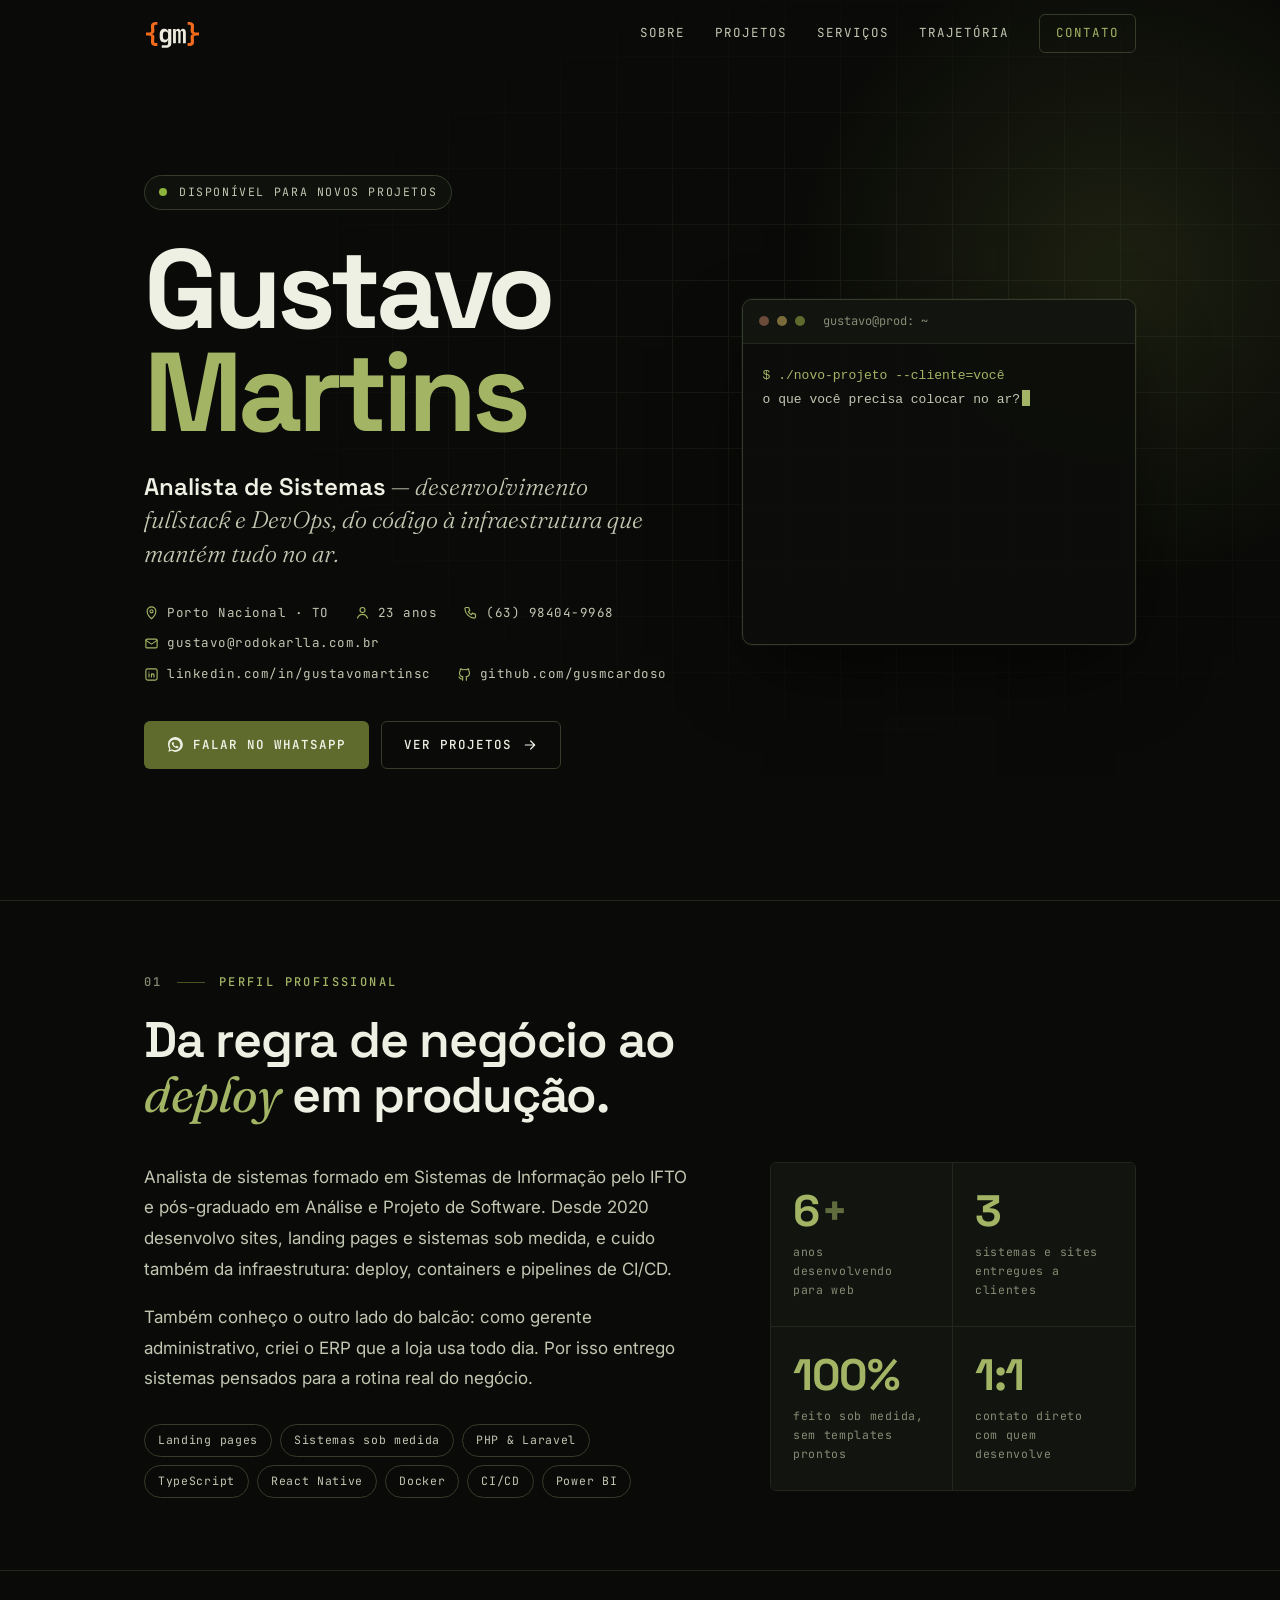
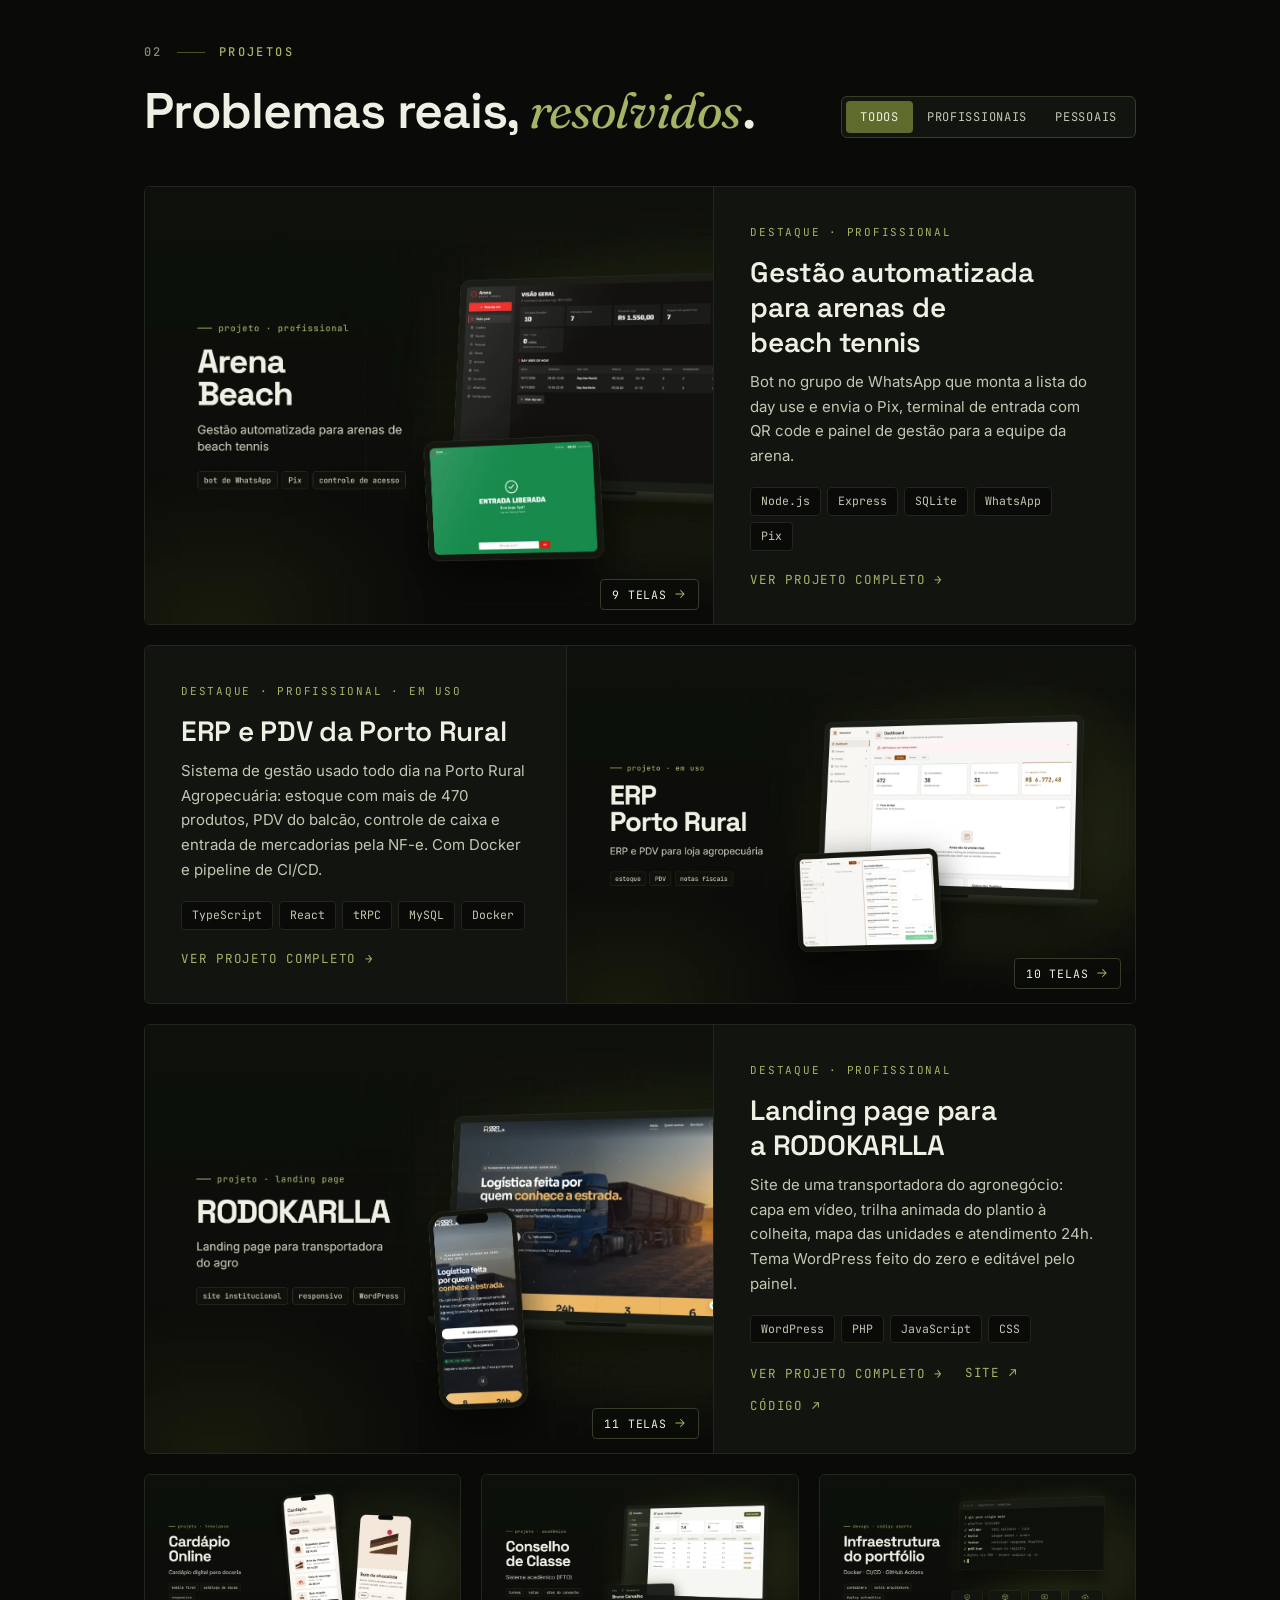
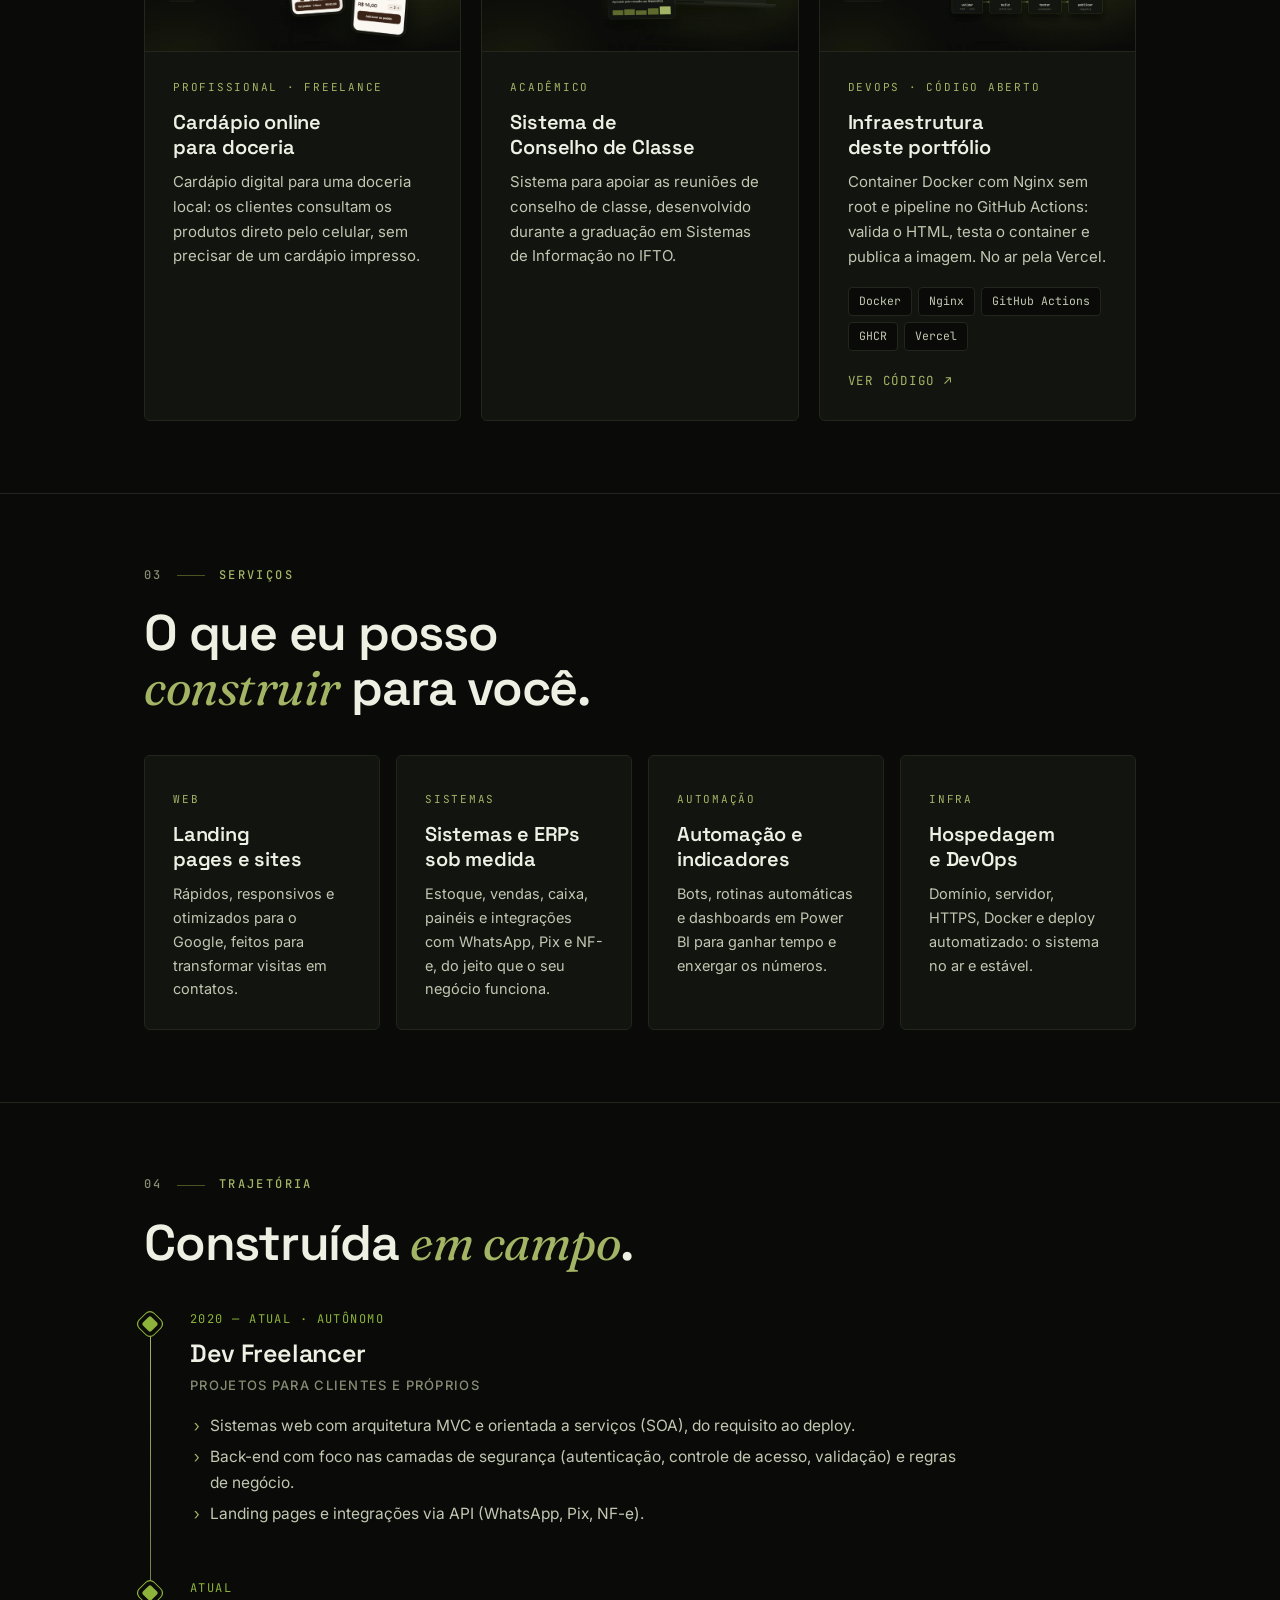
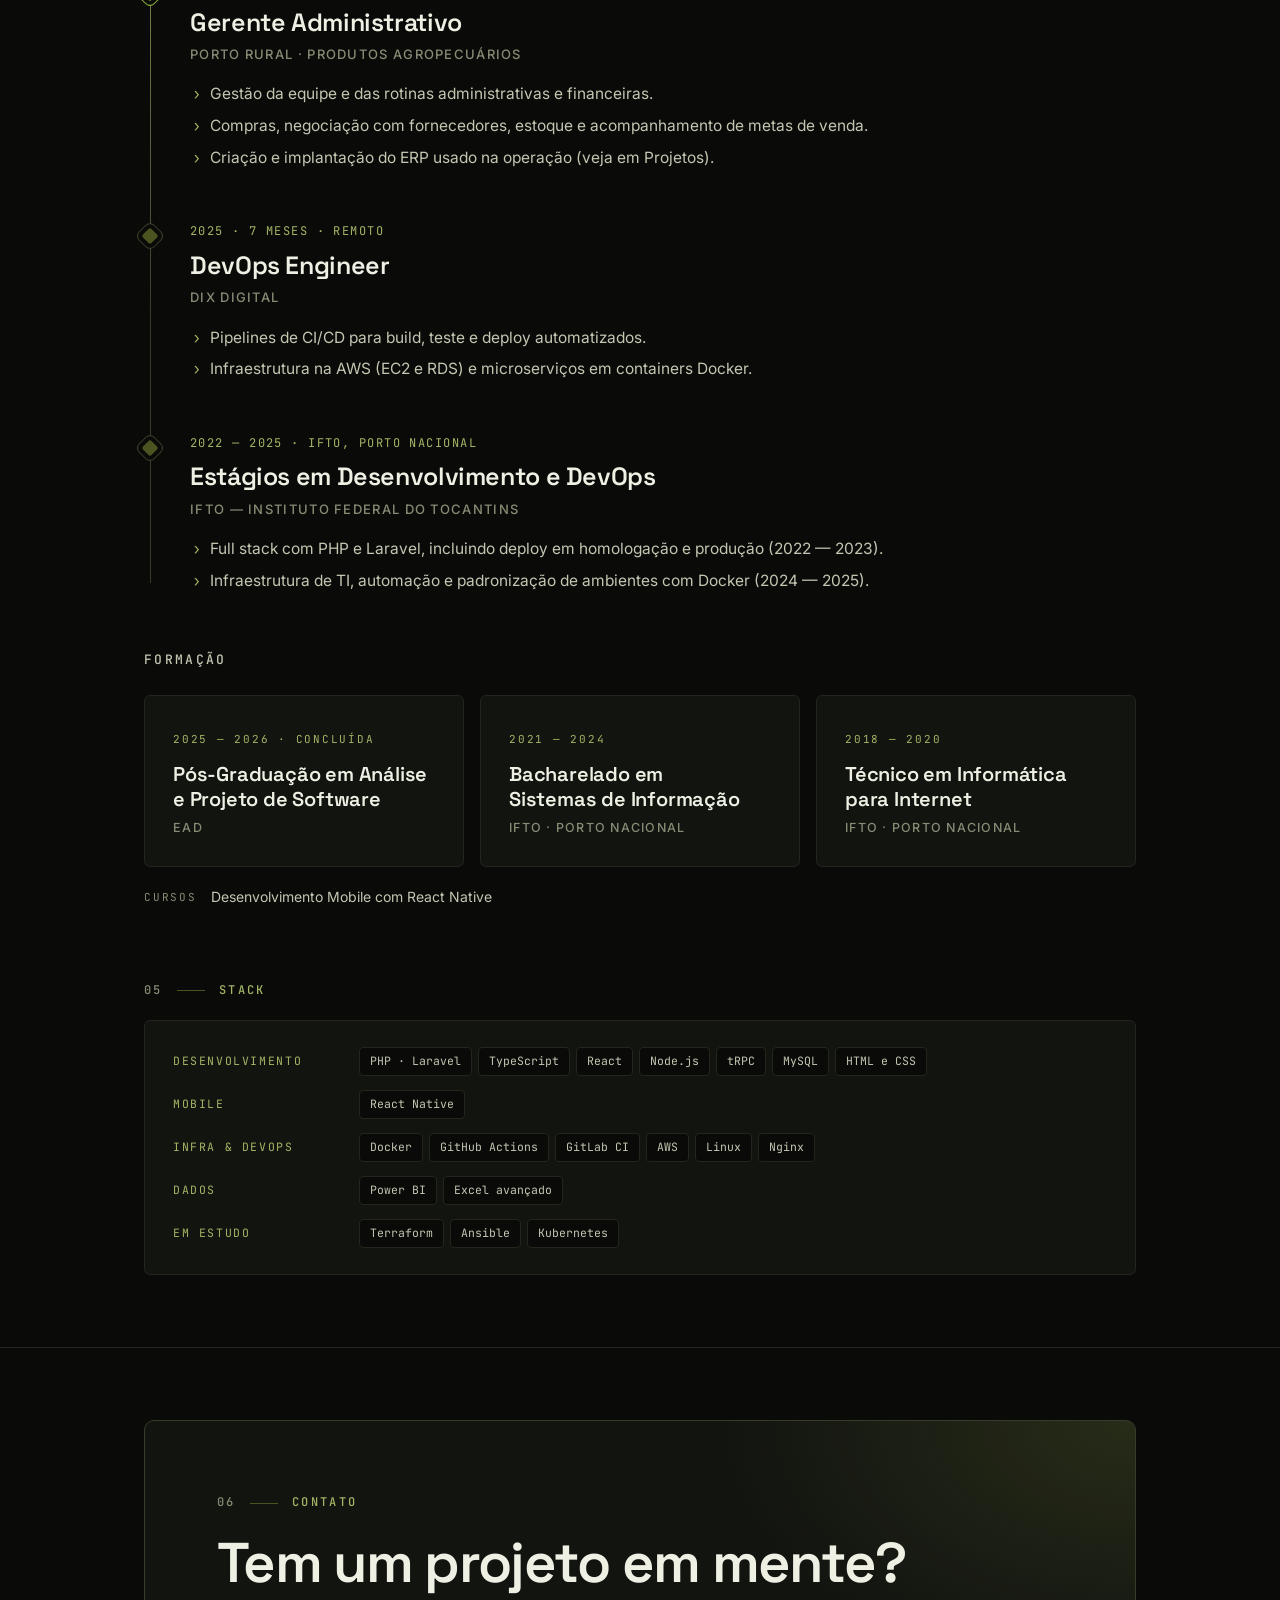
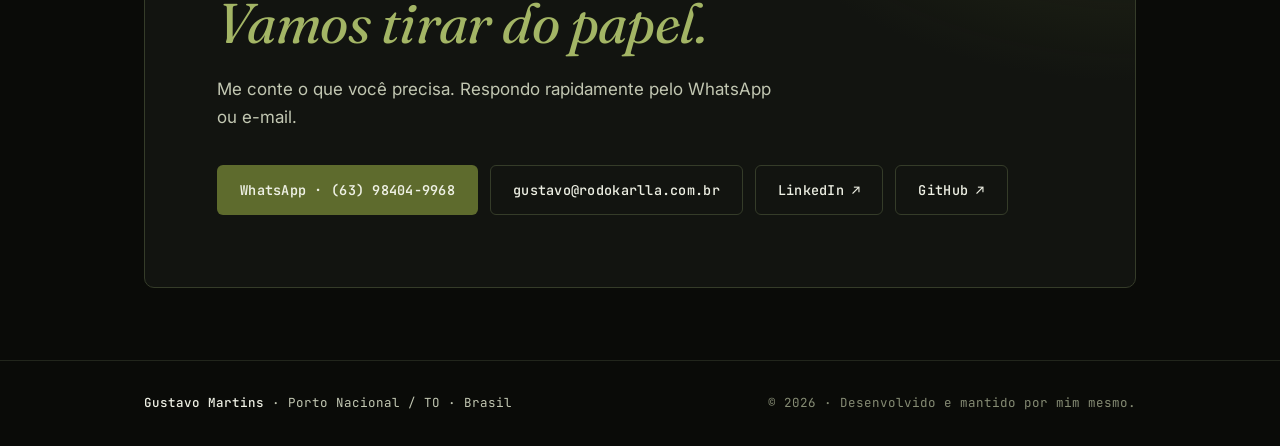
==== index.html @ 07afac82 "Portfólio mais enxuto, focado em quem quer contratar, e capas dos projetos - Menu só com o símbolo {" ====
<!doctype html>
<html lang="pt-BR" class="no-js">

<head>
  <meta charset="utf-8">
  <script>document.documentElement.classList.remove('no-js');</script>
  <meta name="viewport" content="width=device-width, initial-scale=1">
  <title>Gustavo Martins — Desenvolvedor Fullstack &amp; DevOps</title>
  <meta name="description"
    content="Gustavo Martins — Analista de Sistemas, desenvolvedor fullstack e DevOps em Porto Nacional/TO. Sistemas web, sites, APIs, automação e infraestrutura em nuvem.">
  <meta name="author" content="Gustavo Martins">
  <meta name="theme-color" content="#0A0B08">

  <!-- Open Graph (prévia ao compartilhar o link no WhatsApp/LinkedIn) -->
  <meta property="og:type" content="website">
  <meta property="og:title" content="Gustavo Martins — Fullstack &amp; DevOps">
  <meta property="og:description" content="Sistemas web, sites, APIs, automação e infraestrutura. Porto Nacional/TO.">
  <meta property="og:locale" content="pt_BR">
  <!-- WhatsApp/LinkedIn exigem URL absoluta: troque pelo domínio final, ex.: https://seudominio.com.br/assets/img/og-cover.png -->
  <meta property="og:image" content="assets/img/og-cover.png">
  <meta property="og:image:width" content="1200">
  <meta property="og:image:height" content="630">
  <meta property="og:image:alt" content="Logo {gm} — Gustavo Martins">

  <link rel="icon" href="assets/img/favicon.ico" sizes="any">
  <link rel="icon" href="assets/img/favicon.svg" type="image/svg+xml">
  <link rel="apple-touch-icon" href="assets/img/apple-touch-icon.png">
  <link rel="preconnect" href="https://fonts.googleapis.com">
  <link rel="preconnect" href="https://fonts.gstatic.com" crossorigin>
  <link rel="stylesheet"
    href="https://fonts.googleapis.com/css2?family=Space+Grotesk:wght@400;500;600;700&family=Inter:wght@400;500;600;700&family=JetBrains+Mono:wght@400;500;600&family=Fraunces:ital,opsz,wght@1,9..144,300;1,9..144,400&display=swap">
  <link rel="stylesheet" href="assets/css/style.css">
</head>

<body>

  <!-- ═══════════════ NAV ═══════════════ -->
  <header class="nav" id="nav">
    <div class="container nav-inner">
      <a href="#topo" class="brand" aria-label="Gustavo Martins — início">
        <img src="assets/img/logo/simbolo-escuro.svg" width="213" height="127" alt="">
      </a>

      <nav class="nav-links" id="navLinks" aria-label="Navegação principal">
        <a href="#sobre">Sobre</a>
        <a href="#projetos">Projetos</a>
        <a href="#servicos">Serviços</a>
        <a href="#trajetoria">Trajetória</a>
        <a href="#contato" class="nav-cta">Contato</a>
      </nav>

      <button type="button" class="nav-toggle" id="navToggle" aria-label="Abrir menu" aria-expanded="false"
        aria-controls="navLinks">
        <span></span><span></span>
      </button>
    </div>
  </header>

  <main id="topo">

    <!-- ═══════════════ HERO ═══════════════ -->
    <section class="hero">
      <div class="hero-grid-bg" aria-hidden="true"></div>
      <div class="container hero-inner">
        <div class="hero-text">
          <span class="status"><i></i> Disponível para novos projetos</span>

          <h1 class="hero-name">Gustavo<br><em>Martins</em></h1>

          <p class="hero-role">
            <strong>Analista de Sistemas</strong> — desenvolvimento fullstack e DevOps,
            do código à infraestrutura que mantém tudo no ar.
          </p>

          <ul class="hero-meta">
            <li>
              <svg viewBox="0 0 24 24" aria-hidden="true">
                <path d="M12 22s7-6.2 7-12a7 7 0 1 0-14 0c0 5.8 7 12 7 12Z" />
                <circle cx="12" cy="10" r="2.5" />
              </svg>
              Porto Nacional · TO
            </li>
            <li>
              <svg viewBox="0 0 24 24" aria-hidden="true">
                <circle cx="12" cy="8" r="4" />
                <path d="M4 21c1.5-4 4.5-6 8-6s6.5 2 8 6" />
              </svg>
              23 anos
            </li>
            <li>
              <svg viewBox="0 0 24 24" aria-hidden="true">
                <path d="M5 4h4l2 5-2.5 1.5a11 11 0 0 0 5 5L15 13l5 2v4a2 2 0 0 1-2 2A16 16 0 0 1 3 6a2 2 0 0 1 2-2Z" />
              </svg>
              <a href="tel:+5563984049968">(63)&nbsp;98404&#8209;9968</a>
            </li>
            <li>
              <svg viewBox="0 0 24 24" aria-hidden="true">
                <rect x="3" y="5" width="18" height="14" rx="2" />
                <path d="m3 7 9 6 9-6" />
              </svg>
              <a href="mailto:gustavo@rodokarlla.com.br">gustavo@rodokarlla.com.br</a>
            </li>
            <li>
              <svg viewBox="0 0 24 24" aria-hidden="true">
                <rect x="3" y="3" width="18" height="18" rx="3" />
                <path d="M8 11v5M8 8v.01M12 16v-5M16 16v-3a2 2 0 0 0-4 0" />
              </svg>
              <a href="https://www.linkedin.com/in/gustavomartinsc" target="_blank"
                rel="noopener">linkedin.com/in/gustavomartinsc</a>
            </li>
            <li>
              <svg viewBox="0 0 24 24" aria-hidden="true">
                <path
                  d="M9 19c-4.3 1.4-4.3-2.5-6-3m12 5v-3.5c0-1 .1-1.4-.5-2 2.8-.3 5.5-1.4 5.5-6a4.6 4.6 0 0 0-1.3-3.2 4.2 4.2 0 0 0-.1-3.2s-1.1-.3-3.5 1.3a12.3 12.3 0 0 0-6.2 0C6.5 2.8 5.4 3.1 5.4 3.1a4.2 4.2 0 0 0-.1 3.2A4.6 4.6 0 0 0 4 9.5c0 4.6 2.7 5.7 5.5 6-.6.6-.6 1.2-.5 2V21" />
              </svg>
              <a href="https://github.com/gusmcardoso" target="_blank" rel="noopener">github.com/gusmcardoso</a>
            </li>
          </ul>

          <div class="hero-actions">
            <a class="btn btn-primary"
              href="https://wa.me/5563984049968?text=Ol%C3%A1%20Gustavo%2C%20vi%20seu%20portf%C3%B3lio%20e%20gostaria%20de%20conversar%20sobre%20um%20projeto."
              target="_blank" rel="noopener">
              <svg viewBox="0 0 24 24" aria-hidden="true">
                <path
                  d="M20.5 3.5A11 11 0 0 0 3.3 17.1L2 22l5-1.3A11 11 0 0 0 20.5 3.5ZM12 20a8 8 0 0 1-4.2-1.2l-.3-.2-3 .8.8-2.9-.2-.3A8 8 0 1 1 12 20Zm4.4-6c-.2-.1-1.4-.7-1.6-.8-.2-.1-.4-.1-.5.1l-.7.9c-.1.2-.3.2-.5.1a6.6 6.6 0 0 1-3.3-2.9c-.2-.4.2-.4.7-1.3.1-.2 0-.3 0-.4l-.7-1.7c-.2-.4-.4-.4-.5-.4h-.5a.9.9 0 0 0-.6.3 2.7 2.7 0 0 0-.9 2c0 1.2.9 2.4 1 2.5.1.2 1.7 2.7 4.2 3.8 1.6.7 2.2.7 3 .6.5-.1 1.4-.6 1.6-1.1.2-.6.2-1 .1-1.1l-.3-.3Z" />
              </svg>
              Falar no WhatsApp
            </a>
            <a class="btn btn-ghost" href="#projetos">
              Ver projetos
              <svg viewBox="0 0 24 24" aria-hidden="true">
                <path d="M5 12h14M13 6l6 6-6 6" />
              </svg>
            </a>
            <!-- Quando tiver o currículo em PDF, coloque em assets/docs/ e descomente:
            <a class="btn btn-ghost" href="assets/docs/curriculo-gustavo-martins.pdf" download>Baixar CV</a>
            -->
          </div>
        </div>

        <!-- Terminal decorativo -->
        <div class="terminal reveal" aria-hidden="true">
          <div class="terminal-bar">
            <span></span><span></span><span></span>
            <p>gustavo@prod: ~</p>
          </div>
          <pre class="terminal-body"><code id="terminalCode"></code><span class="caret"></span></pre>
        </div>
      </div>
    </section>

    <!-- ═══════════════ SOBRE ═══════════════ -->
    <section id="sobre">
      <div class="container">
        <p class="section-label"><span>01</span> Perfil profissional</p>
        <h2 class="section-title reveal">Da regra de negócio ao <em>deploy</em> em produção.</h2>

        <div class="about-grid">
          <div class="about-body reveal">
            <p>
              Analista de sistemas formado em Sistemas de Informação pelo IFTO e pós-graduado em Análise e
              Projeto de Software. Desde 2020 desenvolvo sites, landing pages e sistemas sob medida, e cuido
              também da infraestrutura: deploy, containers e pipelines de CI/CD.
            </p>
            <p>
              Também conheço o outro lado do balcão: como gerente administrativo, criei o ERP que a loja usa
              todo dia. Por isso entrego sistemas pensados para a rotina real do negócio.
            </p>

            <div class="tags">
              <span>Landing pages</span>
              <span>Sistemas sob medida</span>
              <span>PHP &amp; Laravel</span>
              <span>TypeScript</span>
              <span>React Native</span>
              <span>Docker</span>
              <span>CI/CD</span>
              <span>Power BI</span>
            </div>
          </div>

          <ul class="stats reveal">
            <li><strong class="plus" data-count="6">0</strong><span>anos desenvolvendo para web</span></li>
            <li><strong data-count="3">0</strong><span>sistemas e sites entregues a clientes</span></li>
            <li><strong>100%</strong><span>feito sob medida, sem templates prontos</span></li>
            <li><strong>1:1</strong><span>contato direto com quem desenvolve</span></li>
          </ul>
        </div>
      </div>
    </section>

    <!-- ═══════════════ PROJETOS ═══════════════ -->
    <section id="projetos">
      <div class="container">
        <p class="section-label"><span>02</span> Projetos</p>
        <div class="section-head">
          <h2 class="section-title reveal">Problemas reais, <em>resolvidos</em>.</h2>

          <div class="filters" role="tablist" aria-label="Filtrar projetos">
            <button type="button" class="filter active" data-filter="all" role="tab" aria-selected="true">Todos</button>
            <button type="button" class="filter" data-filter="profissional" role="tab"
              aria-selected="false">Profissionais</button>
            <button type="button" class="filter" data-filter="pessoal" role="tab"
              aria-selected="false">Pessoais</button>
          </div>
        </div>

        <!-- Cada <article> é um projeto; data-type="profissional" ou "pessoal" controla o filtro.
             Capa: o atributo data-capa aponta para assets/img/projetos/NOME/capa.webp; se o arquivo
             existir, ele substitui a imagem/placeholder automaticamente (ver main.js). -->
        <div class="projects">
          <!-- Projeto em destaque. Clicar abre o modal com o conteúdo do <template id="projeto-arena"> -->
          <article class="card project featured reveal" data-type="profissional" data-projeto="arena">
            <button type="button" class="project-shot" data-abrir="arena"
              aria-label="Ver telas do sistema de gestão para arenas">
              <img src="assets/img/projetos/arena/01-visao-geral.webp" data-capa="assets/img/projetos/arena/capa.webp" width="1600" height="1000"
                alt="Painel do sistema de gestão para arenas de beach tennis" loading="lazy">
              <span class="project-shot-hint">9 telas <svg viewBox="0 0 24 24" aria-hidden="true">
                  <path d="M5 12h14M13 6l6 6-6 6" />
                </svg></span>
            </button>
            <div class="project-body">
              <span class="card-tag">Destaque · Profissional</span>
              <h3>Gestão automatizada para arenas de beach tennis</h3>
              <p>Bot no grupo de WhatsApp que monta a lista do day use e envia o Pix, terminal de entrada com QR code e
                painel de gestão para a equipe da arena.</p>
              <ul class="project-stack">
                <li>Node.js</li>
                <li>Express</li>
                <li>SQLite</li>
                <li>WhatsApp</li>
                <li>Pix</li>
              </ul>
              <div class="project-links">
                <button type="button" class="link-btn" data-abrir="arena">Ver projeto completo →</button>
                <!-- Descomentar quando o repositório ficar público:
                <a href="https://github.com/gusmcardoso/arena-beach" target="_blank" rel="noopener">Código ↗</a> -->
              </div>
            </div>
          </article>

          <article class="card project featured reverse reveal" data-type="profissional" data-projeto="porto-rural">
            <button type="button" class="project-shot" data-abrir="porto-rural"
              aria-label="Ver telas do ERP Porto Rural">
              <img src="assets/img/projetos/porto-rural/01-dashboard.webp" data-capa="assets/img/projetos/porto-rural/capa.webp" width="1600" height="1000"
                alt="Dashboard do ERP da Porto Rural Agropecuária" loading="lazy">
              <span class="project-shot-hint">10 telas <svg viewBox="0 0 24 24" aria-hidden="true">
                  <path d="M5 12h14M13 6l6 6-6 6" />
                </svg></span>
            </button>
            <div class="project-body">
              <span class="card-tag">Destaque · Profissional · Em uso</span>
              <h3>ERP e PDV da Porto Rural</h3>
              <p>Sistema de gestão usado todo dia na Porto Rural Agropecuária: estoque com mais de 470 produtos, PDV do
                balcão, controle de caixa e entrada de mercadorias pela NF-e. Com Docker e pipeline de CI/CD.</p>
              <ul class="project-stack">
                <li>TypeScript</li>
                <li>React</li>
                <li>tRPC</li>
                <li>MySQL</li>
                <li>Docker</li>
              </ul>
              <div class="project-links">
                <button type="button" class="link-btn" data-abrir="porto-rural">Ver projeto completo →</button>
                <!-- Descomentar quando o repositório ficar público:
                <a href="https://github.com/gusmcardoso/porto-rural" target="_blank" rel="noopener">Código ↗</a> -->
              </div>
            </div>
          </article>

          <article class="card project featured reveal" data-type="profissional" data-projeto="rodokarlla">
            <button type="button" class="project-shot" data-abrir="rodokarlla"
              aria-label="Ver telas da landing page da RODOKARLLA">
              <img src="assets/img/projetos/rodokarlla/01-inicio.webp" data-capa="assets/img/projetos/rodokarlla/capa.webp" width="1600" height="1000"
                alt="Capa da landing page da RODOKARLLA com vídeo de caminhão" loading="lazy">
              <span class="project-shot-hint">11 telas <svg viewBox="0 0 24 24" aria-hidden="true">
                  <path d="M5 12h14M13 6l6 6-6 6" />
                </svg></span>
            </button>
            <div class="project-body">
              <span class="card-tag">Destaque · Profissional</span>
              <h3>Landing page para a RODOKARLLA</h3>
              <p>Site de uma transportadora do agronegócio: capa em vídeo, trilha animada do plantio à colheita, mapa
                das unidades e atendimento 24h. Tema WordPress feito do zero e editável pelo painel.</p>
              <ul class="project-stack">
                <li>WordPress</li>
                <li>PHP</li>
                <li>JavaScript</li>
                <li>CSS</li>
              </ul>
              <div class="project-links">
                <button type="button" class="link-btn" data-abrir="rodokarlla">Ver projeto completo →</button>
                <a href="https://rodokarlla.com.br" target="_blank" rel="noopener">Site ↗</a>
                <a href="https://github.com/gusmcardoso/rodokarlla-tema" target="_blank" rel="noopener">Código ↗</a>
              </div>
            </div>
          </article>

          <article class="card project reveal" data-type="profissional">
            <div class="project-thumb" data-capa="assets/img/projetos/cardapio/capa.webp"><span>Menu</span></div>
            <div class="project-body">
              <span class="card-tag">Profissional · Freelance</span>
              <h3>Cardápio online para doceria</h3>
              <p>Cardápio digital para uma doceria local: os clientes consultam os produtos direto pelo celular, sem
                precisar de um cardápio impresso.</p>
              <!-- CONFIRMAR: tecnologias usadas -->
              <ul class="project-stack"></ul>
            </div>
          </article>

          <article class="card project reveal" data-type="pessoal">
            <div class="project-thumb" data-capa="assets/img/projetos/conselho/capa.webp"><span>IFTO</span></div>
            <div class="project-body">
              <span class="card-tag">Acadêmico</span>
              <h3>Sistema de Conselho de Classe</h3>
              <p>Sistema para apoiar as reuniões de conselho de classe, desenvolvido durante a graduação em Sistemas de
                Informação no IFTO.</p>
              <!-- CONFIRMAR: tecnologias usadas -->
              <ul class="project-stack"></ul>
            </div>
          </article>

          <article class="card project reveal" data-type="pessoal">
            <div class="project-thumb" data-capa="assets/img/projetos/infra/capa.webp"><span>CI/CD</span></div>
            <div class="project-body">
              <span class="card-tag">DevOps · Código aberto</span>
              <h3>Infraestrutura deste portfólio</h3>
              <p>Container Docker com Nginx sem root e pipeline no GitHub Actions: valida o HTML, testa o container e publica a imagem. No ar pela Vercel.</p>
              <ul class="project-stack">
                <li>Docker</li>
                <li>Nginx</li>
                <li>GitHub Actions</li>
                <li>GHCR</li>
                <li>Vercel</li>
              </ul>
              <div class="project-links">
                <a href="https://github.com/gusmcardoso/portfolio" target="_blank" rel="noopener">Ver código ↗</a>
              </div>
            </div>
          </article>
        </div>
      </div>
    </section>

    <!-- ═══════════════ SERVIÇOS ═══════════════ -->
    <section id="servicos">
      <div class="container">
        <p class="section-label"><span>03</span> Serviços</p>
        <h2 class="section-title reveal">O que eu posso <em>construir</em> para você.</h2>

        <div class="services">
          <article class="card service reveal">
            <span class="card-tag">Web</span>
            <h3>Landing pages e sites</h3>
            <p>Rápidos, responsivos e otimizados para o Google, feitos para transformar visitas em contatos.</p>
          </article>
          <article class="card service reveal">
            <span class="card-tag">Sistemas</span>
            <h3>Sistemas e ERPs sob medida</h3>
            <p>Estoque, vendas, caixa, painéis e integrações com WhatsApp, Pix e NF-e, do jeito que o seu negócio funciona.</p>
          </article>
          <article class="card service reveal">
            <span class="card-tag">Automação</span>
            <h3>Automação e indicadores</h3>
            <p>Bots, rotinas automáticas e dashboards em Power BI para ganhar tempo e enxergar os números.</p>
          </article>
          <article class="card service reveal">
            <span class="card-tag">Infra</span>
            <h3>Hospedagem e DevOps</h3>
            <p>Domínio, servidor, HTTPS, Docker e deploy automatizado: o sistema no ar e estável.</p>
          </article>
        </div>
      </div>
    </section>

    <!-- ═══════════════ TRAJETÓRIA (experiência + formação) ═══════════════ -->
    <section id="trajetoria">
      <div class="container">
        <p class="section-label"><span>04</span> Trajetória</p>
        <h2 class="section-title reveal">Construída <em>em campo</em>.</h2>

        <!-- Itens com class="current" ficam destacados como atuais. -->
        <ol class="timeline">
          <li class="tl-item current reveal">
            <span class="tl-period">2020 — atual · Autônomo</span>
            <h3 class="tl-role">Dev Freelancer</h3>
            <p class="tl-company">Projetos para clientes e próprios</p>
            <ul class="tl-bullets">
              <li>Sistemas web com arquitetura MVC e orientada a serviços (SOA), do requisito ao deploy.</li>
              <li>Back-end com foco nas camadas de segurança (autenticação, controle de acesso, validação) e regras de negócio.</li>
              <li>Landing pages e integrações via API (WhatsApp, Pix, NF-e).</li>
            </ul>
          </li>
          <li class="tl-item current reveal">
            <!-- CONFIRMAR: ano de início -->
            <span class="tl-period">Atual</span>
            <h3 class="tl-role">Gerente Administrativo</h3>
            <p class="tl-company">Porto Rural · Produtos agropecuários</p>
            <ul class="tl-bullets">
              <li>Gestão da equipe e das rotinas administrativas e financeiras.</li>
              <li>Compras, negociação com fornecedores, estoque e acompanhamento de metas de venda.</li>
              <li>Criação e implantação do ERP usado na operação (veja em Projetos).</li>
            </ul>
          </li>
          <li class="tl-item reveal">
            <!-- CONFIRMAR: período exato (mês de início e fim) dos 7 meses na DIX Digital -->
            <span class="tl-period">2025 · 7 meses · Remoto</span>
            <h3 class="tl-role">DevOps Engineer</h3>
            <p class="tl-company">DIX Digital</p>
            <ul class="tl-bullets">
              <li>Pipelines de CI/CD para build, teste e deploy automatizados.</li>
              <li>Infraestrutura na AWS (EC2 e RDS) e microserviços em containers Docker.</li>
            </ul>
          </li>
          <li class="tl-item reveal">
            <span class="tl-period">2022 — 2025 · IFTO, Porto Nacional</span>
            <h3 class="tl-role">Estágios em Desenvolvimento e DevOps</h3>
            <p class="tl-company">IFTO — Instituto Federal do Tocantins</p>
            <ul class="tl-bullets">
              <li>Full stack com PHP e Laravel, incluindo deploy em homologação e produção (2022 — 2023).</li>
              <li>Infraestrutura de TI, automação e padronização de ambientes com Docker (2024 — 2025).</li>
            </ul>
          </li>
        </ol>

        <h3 class="sub-title reveal">Formação</h3>
        <div class="edu-grid">
          <article class="card edu reveal">
            <!-- CONFIRMAR: ano de conclusão -->
            <span class="card-tag">2025 — 2026 · Concluída</span>
            <h3>Pós-Graduação em Análise e Projeto de Software</h3>
            <p class="edu-inst">EAD</p>
          </article>
          <article class="card edu reveal">
            <span class="card-tag">2021 — 2024</span>
            <h3>Bacharelado em Sistemas de Informação</h3>
            <p class="edu-inst">IFTO · Porto Nacional</p>
          </article>
          <article class="card edu reveal">
            <span class="card-tag">2018 — 2020</span>
            <h3>Técnico em Informática para Internet</h3>
            <p class="edu-inst">IFTO · Porto Nacional</p>
          </article>
        </div>
        <!-- CONFIRMAR: instituição/plataforma e ano do curso de React Native -->
        <p class="edu-extra reveal"><span>Cursos</span> Desenvolvimento Mobile com React Native</p>
      </div>
    </section>

    <!-- ═══════════════ STACK ═══════════════ -->
    <section id="stack" class="stack-section">
      <div class="container">
        <p class="section-label"><span>05</span> Stack</p>
        <div class="card stack-strip reveal">
          <div class="stack-row"><span class="stack-label">Desenvolvimento</span>
            <ul class="project-stack"><li>PHP · Laravel</li><li>TypeScript</li><li>React</li><li>Node.js</li><li>tRPC</li><li>MySQL</li><li>HTML e CSS</li></ul></div>
          <div class="stack-row"><span class="stack-label">Mobile</span>
            <ul class="project-stack"><li>React Native</li></ul></div>
          <div class="stack-row"><span class="stack-label">Infra &amp; DevOps</span>
            <ul class="project-stack"><li>Docker</li><li>GitHub Actions</li><li>GitLab CI</li><li>AWS</li><li>Linux</li><li>Nginx</li></ul></div>
          <div class="stack-row"><span class="stack-label">Dados</span>
            <ul class="project-stack"><li>Power BI</li><li>Excel avançado</li></ul></div>
          <div class="stack-row"><span class="stack-label">Em estudo</span>
            <ul class="project-stack"><li>Terraform</li><li>Ansible</li><li>Kubernetes</li></ul></div>
        </div>
      </div>
    </section>

    <!-- ═══════════════ CONTATO ═══════════════ -->
    <section id="contato" class="contact">
      <div class="container">
        <div class="contact-box reveal">
          <p class="section-label"><span>06</span> Contato</p>
          <h2 class="contact-title">Tem um projeto em mente?<br><em>Vamos tirar do papel.</em></h2>
          <p class="contact-text">Me conte o que você precisa. Respondo rapidamente pelo WhatsApp ou e-mail.</p>

          <div class="contact-actions">
            <a class="btn btn-primary"
              href="https://wa.me/5563984049968?text=Ol%C3%A1%20Gustavo%2C%20vi%20seu%20portf%C3%B3lio%20e%20gostaria%20de%20conversar%20sobre%20um%20projeto."
              target="_blank" rel="noopener">
              WhatsApp · (63) 98404-9968
            </a>
            <a class="btn btn-ghost" href="mailto:gustavo@rodokarlla.com.br?subject=Contato%20pelo%20portf%C3%B3lio">
              gustavo@rodokarlla.com.br
            </a>
            <a class="btn btn-ghost" href="https://www.linkedin.com/in/gustavomartinsc" target="_blank" rel="noopener">
              LinkedIn ↗
            </a>
            <a class="btn btn-ghost" href="https://github.com/gusmcardoso" target="_blank" rel="noopener">
              GitHub ↗
            </a>
          </div>
        </div>
      </div>
    </section>
  </main>


  <!-- ═══════════════ MODAL DE PROJETO ═══════════════ -->
  <dialog class="modal" id="modalProjeto" aria-labelledby="modalTitulo">
    <div class="modal-inner">
      <div class="modal-media">
        <div class="carousel" tabindex="0" aria-roledescription="carrossel" aria-label="Telas do projeto"></div>
        <button type="button" class="carousel-btn prev" aria-label="Tela anterior"><svg viewBox="0 0 24 24"
            aria-hidden="true">
            <path d="m15 18-6-6 6-6" />
          </svg></button>
        <button type="button" class="carousel-btn next" aria-label="Próxima tela"><svg viewBox="0 0 24 24"
            aria-hidden="true">
            <path d="m9 18 6-6-6-6" />
          </svg></button>
        <div class="carousel-foot">
          <p class="carousel-caption" aria-live="polite"></p>
          <div class="carousel-dots" role="group" aria-label="Escolher tela"></div>
        </div>
      </div>
      <div class="modal-info" tabindex="-1"></div>
      <button type="button" class="modal-close" aria-label="Fechar"><svg viewBox="0 0 24 24" aria-hidden="true">
          <path d="M18 6 6 18M6 6l12 12" />
        </svg></button>
    </div>
  </dialog>

  <!-- Conteúdo do projeto da arena. Cada <figure> vira um slide; .modal-text vai para o painel lateral. -->
  <template id="projeto-arena">
    <figure><img src="assets/img/projetos/arena/01-visao-geral.webp" width="1600" height="1000"
        alt="Visão geral do painel com entradas, faturamento e day uses do dia">
      <figcaption>Visão geral: entradas, faturamento e day uses do dia</figcaption>
    </figure>
    <figure><img src="assets/img/projetos/arena/02-agenda-quadras.webp" width="1600" height="1000"
        alt="Agenda das quadras por hora com aluguéis e quadras livres" loading="lazy">
      <figcaption>Agenda das quadras: aluguéis e quadras livres para o day use</figcaption>
    </figure>
    <figure><img src="assets/img/projetos/arena/03-day-use.webp" width="1600" height="1000"
        alt="Detalhe de um day use com ocupação e quadras livres no horário" loading="lazy">
      <figcaption>Day use: ocupação, quadras livres no horário e inscritos</figcaption>
    </figure>
    <figure><img src="assets/img/projetos/arena/04-lista-espera.webp" width="1600" height="1000"
        alt="Lista de inscritos com pagos, pendentes e lista de espera" loading="lazy">
      <figcaption>Lista lotada: pagos, pendentes e lista de espera automática</figcaption>
    </figure>
    <figure><img src="assets/img/projetos/arena/05-acessos.webp" width="1600" height="1000"
        alt="Registro de acessos liberados e negados com o motivo" loading="lazy">
      <figcaption>Registro de acessos com o motivo de cada decisão</figcaption>
    </figure>
    <figure><img src="assets/img/projetos/arena/06-pessoas.webp" width="1600" height="1000"
        alt="Cadastro de pessoas com planos ativos" loading="lazy">
      <figcaption>Cadastro de pessoas e planos (CPF e telefone mascarados)</figcaption>
    </figure>
    <figure><img src="assets/img/projetos/arena/07-terminal.webp" width="1600" height="1000"
        alt="Terminal de entrada aguardando leitura do QR code" loading="lazy">
      <figcaption>Terminal de entrada: leitor de QR code ou CPF + PIN</figcaption>
    </figure>
    <figure><img src="assets/img/projetos/arena/08-terminal-liberado.webp" width="1600" height="1000"
        alt="Terminal mostrando entrada liberada" loading="lazy">
      <figcaption>Entrada liberada pelo day use pago</figcaption>
    </figure>
    <figure><img src="assets/img/projetos/arena/09-terminal-negado.webp" width="1600" height="1000"
        alt="Terminal mostrando entrada negada por pagamento pendente" loading="lazy">
      <figcaption>Entrada negada: pagamento pendente</figcaption>
    </figure>

    <div class="modal-text">
      <span class="card-tag">Profissional · Sistema completo</span>
      <h2 id="modalTitulo">Gestão automatizada para arenas de beach tennis</h2>
      <p class="modal-lead">Do grupo do WhatsApp à porta da arena: lista, cobrança, controle de entrada e gestão num
        sistema só.</p>

      <!-- CONFIRMAR: o contexto abaixo foi escrito a partir do sistema; ajuste se a realidade do cliente for outra -->
      <h3>O problema</h3>
      <p>Numa arena de beach tennis, quase tudo acontece no grupo do WhatsApp. A lista do day use é montada à mão,
        alguém precisa cobrar cada jogador e conferir quem pagou, e na porta é preciso saber quem pode entrar. Com
        quadras alugadas ao longo do dia, também fica fácil vender mais vagas do que a arena comporta.</p>

      <h3>A solução</h3>
      <p>Um sistema que atende os jogadores onde eles já estão. O bot publica a lista no grupo, inscreve quem responde e
        manda o Pix no privado. A equipe acompanha tudo num painel e, na entrada, um terminal com leitor de QR code
        libera ou barra a pessoa em segundos, registrando o motivo.</p>

      <h3>Como funciona</h3>
      <ol class="modal-steps">
        <li>O bot publica a lista do day use no grupo da arena</li>
        <li>O jogador manda <code>!eu</code> e entra na lista; quem é novo já é cadastrado</li>
        <li>No privado, recebe o QR do Pix com o valor e o código copia e cola</li>
        <li>A equipe confirma o pagamento no painel e o bot avisa o jogador</li>
        <li>Na arena, um QR temporário enviado pelo bot (ou CPF + PIN) libera a entrada no terminal</li>
      </ol>

      <h3>Funcionalidades</h3>
      <ul class="modal-list">
        <li>Day use com vagas e horário, e lista de espera que sobe sozinha quando alguém cancela</li>
        <li>Planos mensais e trimestrais com acesso livre no período</li>
        <li>Agenda de quadras com aluguéis, quadras livres por hora e aviso quando um aluguel aperta o day use</li>
        <li>Terminal de entrada com leitor de QR code USB ou CPF + PIN</li>
        <li>Registro de cada tentativa de acesso, liberada ou negada, com o motivo</li>
        <li>Painel com faturamento do dia, ocupação, pessoas e planos ativos</li>
        <li>Landing page para o link da bio do Instagram, com vitrine de reels e métricas sem cookies</li>
        <li>Modo noturno e fontes locais: o painel funciona mesmo sem internet na arena</li>
      </ul>

      <h3>Segurança e LGPD</h3>
      <ul class="modal-list">
        <li>QR de entrada temporário, assinado com HMAC e com a validade dentro do código: um print repassado depois do
          prazo não abre nada</li>
        <li>Trava anti-passback, por tempo ou por registro de saída</li>
        <li>PIN guardado com hash, recusa de PINs fáceis e bloqueio após 5 erros</li>
        <li>Limite de tentativas no login do painel</li>
        <li>Cadastro facial só com termo de consentimento aceito pelo WhatsApp, e foto fora da pasta pública</li>
        <li>Política de privacidade, e mapa do Google carregado só depois do aceite de cookies</li>
      </ul>

      <h3>Tecnologias</h3>
      <ul class="project-stack">
        <li>Node.js 22</li>
        <li>Express 5</li>
        <li>SQLite (node:sqlite)</li>
        <li>Baileys · WhatsApp</li>
        <li>Pix BR Code</li>
        <li>HMAC</li>
        <li>JavaScript</li>
        <li>HTML &amp; CSS</li>
      </ul>

      <h3>Próximos passos</h3>
      <ul class="modal-list">
        <li>Pix automático: cobrança com QR dinâmico pela API Pix e confirmação sem a equipe</li>
        <li>Integração com a catraca Control iD e reconhecimento facial (a API de validação para a catraca já está
          pronta)</li>
      </ul>

      <p class="modal-note">As telas são de uma instância de demonstração com dados fictícios. A identidade visual do
        cliente foi omitida.</p>
    </div>
  </template>


  <!-- Conteúdo do projeto da RODOKARLLA -->
  <template id="projeto-rodokarlla">
    <figure><img src="assets/img/projetos/rodokarlla/01-inicio.webp" width="1600" height="1000"
        alt="Capa com vídeo de caminhão na estrada">
      <figcaption>Capa: vídeo em loop, partículas e chamada para o atendimento 24h</figcaption>
    </figure>
    <figure><img src="assets/img/projetos/rodokarlla/02-numeros-parceiros.webp" width="1600" height="1000"
        alt="Faixa de números e carrossel de parceiros" loading="lazy">
      <figcaption>Números animados e parceiros do agronegócio</figcaption>
    </figure>
    <figure><img src="assets/img/projetos/rodokarlla/03-do-plantio-a-colheita.webp" width="1600" height="1000"
        alt="Trilha do plantio à colheita" loading="lazy">
      <figcaption>Do plantio à colheita: trilha animada com os segmentos atendidos</figcaption>
    </figure>
    <figure><img src="assets/img/projetos/rodokarlla/04-unidades.webp" width="1600" height="1000"
        alt="Mapa do Brasil com as unidades" loading="lazy">
      <figcaption>Onde estamos: mapa com as unidades no TO, MA e PI</figcaption>
    </figure>
    <figure><img src="assets/img/projetos/rodokarlla/05-quem-somos.webp" width="1600" height="1000"
        alt="Página Quem somos" loading="lazy">
      <figcaption>Quem somos: a história da empresa</figcaption>
    </figure>
    <figure><img src="assets/img/projetos/rodokarlla/06-servicos.webp" width="1600" height="1000"
        alt="Página de serviços" loading="lazy">
      <figcaption>Serviços: fretes, CT-e, MDF-e, NF-e e frota própria</figcaption>
    </figure>
    <figure><img src="assets/img/projetos/rodokarlla/07-como-trabalhamos.webp" width="1600" height="1000"
        alt="Seção Como trabalhamos" loading="lazy">
      <figcaption>Como trabalhamos: cada viagem em 4 passos</figcaption>
    </figure>
    <figure><img src="assets/img/projetos/rodokarlla/08-contato.webp" width="1600" height="1000" alt="Página de contato"
        loading="lazy">
      <figcaption>Contato: canais de atendimento e unidades</figcaption>
    </figure>
    <figure><img src="assets/img/projetos/rodokarlla/09-perguntas.webp" width="1600" height="1000"
        alt="Perguntas frequentes" loading="lazy">
      <figcaption>Perguntas frequentes em acordeão</figcaption>
    </figure>
    <figure><img src="assets/img/projetos/rodokarlla/10-chamada-rodape.webp" width="1600" height="1000"
        alt="Chamada para contato e rodapé" loading="lazy">
      <figcaption>Chamada para contato e rodapé</figcaption>
    </figure>
    <figure><img src="assets/img/projetos/rodokarlla/11-celular.webp" width="1600" height="1000"
        alt="Versão para celular" loading="lazy">
      <figcaption>Responsivo: pensado primeiro para o celular</figcaption>
    </figure>

    <div class="modal-text">
      <span class="card-tag">Profissional · Landing page</span>
      <h2 id="modalTitulo">Landing page para a RODOKARLLA</h2>
      <p class="modal-lead">Um site com a cara de quem conhece a estrada, que leva o visitante direto ao atendimento
        24h.</p>

      <!-- CONFIRMAR: contexto escrito a partir do site; ajuste se o pedido do cliente foi outro -->
      <h3>O desafio</h3>
      <p>A RODOKARLLA agencia fretes, emite os documentos de transporte e leva cargas do agronegócio, com matriz no
        Tocantins e filiais no Maranhão e no Piauí. Ela precisava de um site que passasse a seriedade de quem vive a
        estrada, mostrasse os parceiros e as unidades e colocasse o cliente em contato com a equipe a qualquer hora.</p>

      <h3>A solução</h3>
      <p>Um tema WordPress feito do zero, sem page builder. O visual escuro e dourado conversa com a marca, a capa em
        vídeo coloca o visitante na estrada e o WhatsApp está sempre a um toque. E tudo pode ser atualizado pela própria
        empresa, pelo painel do WordPress, sem mexer em código.</p>

      <h3>Destaques</h3>
      <ul class="modal-list">
        <li>Capa com vídeo em loop, botão de pausa e partículas animadas em canvas</li>
        <li>Faixa de números com contadores animados</li>
        <li>Carrossel infinito com as logos dos parceiros do agro</li>
        <li>Trilha "do plantio à colheita" com um caminhão que percorre as etapas</li>
        <li>Mapa do Brasil em SVG com os estados das unidades</li>
        <li>Botão flutuante do WhatsApp com selo "Online 24h"</li>
        <li>Perguntas frequentes em acordeão</li>
        <li>Tela de carregamento, cursor personalizado e entrada animada dos blocos</li>
      </ul>

      <h3>Editável pelo painel</h3>
      <ul class="modal-list">
        <li>17 seções no Personalizar: textos, vídeos, imagens, contatos, SEO e liga/desliga de cada bloco</li>
        <li>Tipos de conteúdo próprios para Serviços, Parceiros e Avaliações, com campos personalizados</li>
        <li>Conteúdo inicial criado automaticamente ao ativar o tema</li>
      </ul>

      <h3>SEO e desempenho</h3>
      <ul class="modal-list">
        <li>Open Graph e Twitter Card para uma prévia bonita no WhatsApp</li>
        <li>Dados estruturados schema.org LocalBusiness, com endereço, horário e contato</li>
        <li>Fontes e ícones servidos pelo próprio tema, sem bibliotecas externas</li>
        <li>Animações que respeitam a preferência por menos movimento</li>
      </ul>

      <h3>Tecnologias</h3>
      <ul class="project-stack">
        <li>WordPress</li>
        <li>PHP</li>
        <li>JavaScript</li>
        <li>CSS</li>
        <li>Customizer API</li>
        <li>Custom Post Types</li>
        <li>Schema.org</li>
      </ul>

      <h3>Links</h3>
      <ul class="modal-list">
        <li><a href="https://rodokarlla.com.br" target="_blank" rel="noopener">rodokarlla.com.br</a></li>
        <li><a href="https://github.com/gusmcardoso/rodokarlla-tema" target="_blank" rel="noopener">Código no GitHub</a>
        </li>
      </ul>
    </div>
  </template>


  <!-- Conteúdo do projeto ERP Porto Rural -->
  <template id="projeto-porto-rural">
    <figure><img src="assets/img/projetos/porto-rural/01-dashboard.webp" width="1600" height="1000"
        alt="Dashboard com indicadores da loja">
      <figcaption>Dashboard: produtos, pedidos, receita e alerta de estoque baixo</figcaption>
    </figure>
    <figure><img src="assets/img/projetos/porto-rural/02-produtos.webp" width="1600" height="1000"
        alt="Lista de produtos com custo, preço e margem" loading="lazy">
      <figcaption>Produtos: custo, preço, margem calculada e avisos de estoque</figcaption>
    </figure>
    <figure><img src="assets/img/projetos/porto-rural/03-cadastro-produto.webp" width="1600" height="1000"
        alt="Formulário de cadastro de produto" loading="lazy">
      <figcaption>Cadastro de produto com preço sugerido pela margem</figcaption>
    </figure>
    <figure><img src="assets/img/projetos/porto-rural/04-lista-de-falta.webp" width="1600" height="1000"
        alt="Nova lista de falta com busca no estoque" loading="lazy">
      <figcaption>Lista de Falta: itens do estoque para pedir cotação</figcaption>
    </figure>
    <figure><img src="assets/img/projetos/porto-rural/05-pdv.webp" width="1600" height="1000"
        alt="PDV com busca de produtos" loading="lazy">
      <figcaption>PDV do balcão: busca rápida, carrinho e desconto</figcaption>
    </figure>
    <figure><img src="assets/img/projetos/porto-rural/06-controle-de-caixa.webp" width="1600" height="1000"
        alt="Controle de caixa com formas de pagamento" loading="lazy">
      <figcaption>Controle de caixa: fundo de troco, entradas, sangrias e pagamentos</figcaption>
    </figure>
    <figure><img src="assets/img/projetos/porto-rural/07-notas-fiscais.webp" width="1600" height="1000"
        alt="Notas fiscais importadas dos fornecedores" loading="lazy">
      <figcaption>Notas fiscais importadas dos fornecedores</figcaption>
    </figure>
    <figure><img src="assets/img/projetos/porto-rural/08-nfe-detalhe.webp" width="1600" height="1000"
        alt="Detalhe de uma NF-e com itens e NCM" loading="lazy">
      <figcaption>NF-e: chave de acesso, itens, NCM e valores</figcaption>
    </figure>
    <figure><img src="assets/img/projetos/porto-rural/09-importar-nfe.webp" width="1600" height="1000"
        alt="Importação de NF-e por XML ou SEFAZ" loading="lazy">
      <figcaption>Importar NF-e por XML ou consulta na SEFAZ</figcaption>
    </figure>
    <figure><img src="assets/img/projetos/porto-rural/10-configuracoes.webp" width="1600" height="1000"
        alt="Configurações da loja" loading="lazy">
      <figcaption>Configurações: dados da loja, razão social, CNPJ e WhatsApp</figcaption>
    </figure>

    <div class="modal-text">
      <span class="card-tag">Profissional · Em uso</span>
      <h2 id="modalTitulo">ERP e PDV da Porto Rural</h2>
      <p class="modal-lead">Um sistema feito dentro da loja, por quem vive a rotina do balcão.</p>

      <!-- CONFIRMAR: contexto escrito a partir do sistema e da sua função de gerente; ajuste se quiser -->
      <h3>O desafio</h3>
      <p>Uma loja agropecuária vende de tudo: ração, arame, ferragens, veterinária e defensivos, em unidade, metro ou
        quilo. Controlar centenas de itens, saber o que está acabando, vender no balcão, fechar o caixa e dar entrada
        nas notas dos fornecedores exigia um sistema que acompanhasse a operação de verdade.</p>

      <h3>A solução</h3>
      <p>Um ERP sob medida, que desenvolvi como gerente da loja. O estoque é alimentado pela própria NF-e do fornecedor,
        o PDV agiliza o balcão e o caixa fecha com a conferência por forma de pagamento. Cada tela resolve uma
        necessidade real do dia a dia.</p>

      <h3>Funcionalidades</h3>
      <ul class="modal-list">
        <li>Dashboard com indicadores e alerta de estoque baixo</li>
        <li>Produtos com custo, preço, margem calculada, unidades e queima de estoque</li>
        <li>Lista de Falta para montar compras e pedir cotação aos fornecedores</li>
        <li>PDV do balcão com fila de pedidos, busca rápida e desconto</li>
        <li>Controle de caixa: fundo de troco, suprimento, sangria e fechamento</li>
        <li>Importação de NF-e por XML ou consulta na SEFAZ com certificado A1</li>
        <li>Auditoria de cada movimentação de estoque</li>
        <li>Relatórios por período com exportação em PDF e CSV</li>
      </ul>

      <h3>Infra e DevOps</h3>
      <ul class="modal-list">
        <li>Dockerfile multi-stage: imagem final só com dependências de produção, sem root e com healthcheck</li>
        <li>docker compose com MySQL 8.4, serviço de migrations e o app</li>
        <li>Pipeline no GitHub Actions: typecheck, build, ambiente completo no Docker e teste de fumaça (health, login,
          catálogo)</li>
        <li>Imagem publicada no GitHub Container Registry a cada push; produção no Railway</li>
      </ul>

      <h3>Segurança</h3>
      <ul class="modal-list">
        <li>Senhas com bcrypt e sessão JWT em cookie HttpOnly</li>
        <li>Helmet, CORS restrito e limite de tentativas no login e na API</li>
        <li>Preços sempre validados no servidor, e custo nunca exposto em rotas públicas</li>
      </ul>

      <h3>Tecnologias</h3>
      <ul class="project-stack">
        <li>TypeScript</li>
        <li>React 19</li>
        <li>tRPC</li>
        <li>Express</li>
        <li>Drizzle ORM</li>
        <li>MySQL</li>
        <li>Tailwind</li>
        <li>Docker</li>
        <li>GitHub Actions</li>
      </ul>

      <p class="modal-note">Nos prints, nomes, telefones e e-mails de clientes e usuários foram substituídos por dados
        fictícios.</p>
    </div>
  </template>

  <!-- ═══════════════ FOOTER ═══════════════ -->
  <footer class="footer">
    <div class="container footer-inner">
      <p><strong>Gustavo Martins</strong> · Porto Nacional / TO · Brasil</p>
      <p class="footer-dim">© <span id="year"></span> · Desenvolvido e mantido por mim mesmo.</p>
    </div>
  </footer>

  <script src="assets/js/main.js" defer></script>
</body>

</html>
---- assets/css/style.css ----
/* ==========================================================
   Gustavo Martins — Portfólio
   Tema: verde militar + preto
   Para mudar a identidade visual, altere apenas as variáveis do :root
   ========================================================== */

:root {
  /* Base (pretos esverdeados) */
  --ink: #0A0B08;
  --surface: #121410;
  --surface-2: #181B14;
  --line: #22261C;
  --line-strong: #353C29;

  /* Texto */
  --text: #EEF0E4;
  --text-dim: #C2C7B2;
  --muted: #868C74;

  /* Verde militar */
  --olive: #4B5320;        /* olive drab clássico — fundos */
  --accent: #5E6B2D;       /* botões */
  --accent-hover: #6F7E36;
  --accent-lift: #A3B565;  /* texto/destaques sobre o preto */
  --accent-glow: rgba(163, 181, 101, .14);
  --on-accent: #EEF0E4;    /* texto sobre os botões verdes */
  --signal: #8DB33A;       /* status "online" */

  /* Tipografia */
  --display: "Space Grotesk", system-ui, sans-serif;
  --sans: "Inter", -apple-system, BlinkMacSystemFont, "Segoe UI", sans-serif;
  --mono: "JetBrains Mono", ui-monospace, "Cascadia Code", Consolas, monospace;
  --serif: "Fraunces", Georgia, serif;

  --pad-x: clamp(16px, 5vw, 72px);
  --radius: 6px;
  --nav-h: 68px;
}

/* ---------- Reset / base ---------- */
*, *::before, *::after { box-sizing: border-box; }
html { scroll-behavior: smooth; scroll-padding-top: var(--nav-h); }
body {
  margin: 0;
  background: var(--ink);
  color: var(--text);
  font-family: var(--sans);
  font-size: 16px;
  line-height: 1.65;
  -webkit-font-smoothing: antialiased;
  overflow-x: hidden;
}
a { color: inherit; text-decoration: none; transition: color .2s ease; }
a:hover { color: var(--accent-lift); }
h1, h2, h3, p { margin: 0; }
h1, h2, h3 { text-wrap: balance; }
ul, ol { margin: 0; padding: 0; list-style: none; }
svg { fill: none; stroke: currentColor; stroke-width: 1.8; stroke-linecap: round; stroke-linejoin: round; }
::selection { background: var(--olive); color: var(--text); }
:focus-visible { outline: 2px solid var(--accent-lift); outline-offset: 3px; border-radius: 2px; }

.container {
  max-width: 1120px;
  margin: 0 auto;
  padding-inline: var(--pad-x);
}

/* ---------- Botões ---------- */
.btn {
  display: inline-flex;
  align-items: center;
  gap: 10px;
  padding: 13px 22px;
  border-radius: var(--radius);
  border: 1px solid transparent;
  font-family: var(--mono);
  font-size: 12.5px;
  font-weight: 500;
  letter-spacing: .08em;
  text-transform: uppercase;
  transition: background .2s ease, border-color .2s ease, color .2s ease, transform .2s ease;
}
.btn svg { width: 16px; height: 16px; }
.btn-primary { background: var(--accent); color: var(--on-accent); font-weight: 600; }
.btn-primary svg { fill: currentColor; stroke: none; }
.btn-primary:hover { background: var(--accent-hover); color: var(--on-accent); transform: translateY(-2px); }
.btn-ghost { border-color: var(--line-strong); color: var(--text); }
.btn-ghost:hover { border-color: var(--accent-lift); color: var(--accent-lift); }

/* ---------- Navegação ---------- */
.nav {
  position: fixed;
  inset: 0 0 auto;
  z-index: 50;
  height: var(--nav-h);
  transition: background .3s ease, border-color .3s ease;
  border-bottom: 1px solid transparent;
}
.nav.scrolled {
  background: rgba(10, 11, 8, .82);
  backdrop-filter: blur(12px);
  -webkit-backdrop-filter: blur(12px);
  border-color: var(--line);
}
.nav-inner { height: 100%; display: flex; align-items: center; justify-content: space-between; gap: 24px; }

.brand { display: inline-flex; align-items: center; gap: 12px; }
.brand:hover { color: var(--text); }
/* Logo {gm} — o cursor pisca via CSS dentro do próprio SVG */
.brand img { display: block; height: 36px; width: auto; }
@media (max-width: 400px) { .brand img { height: 30px; } }

.nav-links { display: flex; align-items: center; gap: 30px; }
.nav-links a {
  font-family: var(--mono);
  font-size: 12.5px;
  letter-spacing: .08em;
  text-transform: uppercase;
  color: var(--text-dim);
}
.nav-links a:hover, .nav-links a.active { color: var(--accent-lift); }
.nav-links .nav-cta {
  padding: 8px 16px;
  border: 1px solid var(--line-strong);
  border-radius: var(--radius);
  color: var(--text);
}
.nav-links .nav-cta:hover { border-color: var(--accent-lift); }

.nav-toggle {
  display: none;
  width: 42px; height: 42px;
  background: none;
  border: 1px solid var(--line-strong);
  border-radius: var(--radius);
  cursor: pointer;
  position: relative;
}
.nav-toggle span {
  position: absolute; left: 11px; right: 11px;
  height: 1.5px; background: var(--text);
  transition: transform .25s ease, top .25s ease;
}
.nav-toggle span:first-child { top: 16px; }
.nav-toggle span:last-child { top: 24px; }
.nav-toggle[aria-expanded="true"] span:first-child { top: 20px; transform: rotate(45deg); }
.nav-toggle[aria-expanded="true"] span:last-child { top: 20px; transform: rotate(-45deg); }

@media (max-width: 860px) {
  .nav-toggle { display: block; }
  .nav-links {
    position: fixed;
    top: var(--nav-h); left: 0; right: 0;
    flex-direction: column;
    align-items: stretch;
    gap: 0;
    padding: 8px var(--pad-x) 24px;
    background: rgba(10, 11, 8, .97);
    border-bottom: 1px solid var(--line);
    transform: translateY(-8px);
    opacity: 0;
    visibility: hidden;
    transition: opacity .25s ease, transform .25s ease, visibility .25s;
  }
  .nav-links.open { opacity: 1; visibility: visible; transform: none; }
  .nav-links a { padding: 14px 0; border-bottom: 1px solid var(--line); font-size: 13px; }
  .nav-links .nav-cta { margin-top: 16px; text-align: center; border-bottom: 1px solid var(--line-strong); }
  .nav.menu-open { background: rgba(10, 11, 8, .97); border-color: var(--line); }
}

/* ---------- Seções (padrão) ---------- */
section {
  padding: clamp(72px, 11vh, 120px) 0;
  border-top: 1px solid var(--line);
  position: relative;
}
.section-label {
  display: flex;
  align-items: center;
  gap: 14px;
  margin-bottom: 20px;
  font-family: var(--mono);
  font-size: 12px;
  font-weight: 500;
  letter-spacing: .2em;
  text-transform: uppercase;
  color: var(--accent-lift);
}
.section-label span {
  color: var(--muted);
  display: inline-flex; align-items: center; gap: 14px;
}
.section-label span::after { content: ""; width: 28px; height: 1px; background: var(--olive); }

.section-title {
  font-family: var(--display);
  font-size: clamp(30px, 4.4vw, 50px);
  font-weight: 600;
  line-height: 1.08;
  letter-spacing: -.025em;
  max-width: 22ch;
  margin-bottom: 48px;
}
.section-title em, .contact-title em {
  font-family: var(--serif);
  font-style: italic;
  font-weight: 400;
  color: var(--accent-lift);
  letter-spacing: -.01em;
}

/* ---------- Cards (cantos estilo HUD/tático) ---------- */
.card {
  position: relative;
  background: var(--surface);
  border: 1px solid var(--line);
  border-radius: var(--radius);
  padding: 28px;
  transition: border-color .25s ease, transform .25s ease, background .25s ease;
}
.card::before, .card::after {
  content: "";
  position: absolute;
  width: 14px; height: 14px;
  border-color: var(--accent-lift);
  border-style: solid;
  opacity: 0;
  transition: opacity .25s ease;
  pointer-events: none;
}
.card::before { top: -1px; left: -1px; border-width: 1px 0 0 1px; border-top-left-radius: var(--radius); }
.card::after { bottom: -1px; right: -1px; border-width: 0 1px 1px 0; border-bottom-right-radius: var(--radius); }
.card:hover { border-color: var(--line-strong); background: var(--surface-2); transform: translateY(-3px); }
.card:hover::before, .card:hover::after { opacity: 1; }

.card-tag {
  display: inline-block;
  margin-bottom: 14px;
  font-family: var(--mono);
  font-size: 11px;
  letter-spacing: .16em;
  text-transform: uppercase;
  color: var(--accent-lift);
}
.card h3 {
  font-family: var(--display);
  font-size: 20px;
  font-weight: 600;
  letter-spacing: -.01em;
  line-height: 1.25;
  margin-bottom: 10px;
}
.card p { color: var(--text-dim); font-size: 15px; line-height: 1.65; }

/* ---------- Hero ---------- */
.hero {
  border-top: 0;
  min-height: 100vh;
  min-height: 100svh;
  display: flex;
  align-items: center;
  padding: calc(var(--nav-h) + 48px) 0 72px;
  overflow: hidden;
}
.hero-grid-bg {
  position: absolute; inset: 0;
  background-image:
    linear-gradient(var(--line) 1px, transparent 1px),
    linear-gradient(90deg, var(--line) 1px, transparent 1px);
  background-size: 56px 56px;
  mask-image: radial-gradient(ellipse 70% 60% at 70% 40%, #000 20%, transparent 75%);
  -webkit-mask-image: radial-gradient(ellipse 70% 60% at 70% 40%, #000 20%, transparent 75%);
  opacity: .55;
  pointer-events: none;
}
.hero::after {
  content: "";
  position: absolute;
  top: -10%; right: -15%;
  width: 720px; height: 720px;
  background: radial-gradient(circle, rgba(94, 107, 45, .22), transparent 62%);
  pointer-events: none;
}
.hero-inner {
  position: relative;
  z-index: 1;
  width: 100%;
  display: grid;
  grid-template-columns: 1.15fr .85fr;
  gap: clamp(32px, 5vw, 64px);
  align-items: center;
}

.status {
  display: inline-flex;
  align-items: center;
  gap: 12px;
  padding: 7px 14px;
  border: 1px solid var(--line-strong);
  border-radius: 999px;
  background: rgba(18, 20, 16, .7);
  font-family: var(--mono);
  font-size: 11.5px;
  letter-spacing: .14em;
  text-transform: uppercase;
  color: var(--text-dim);
  margin-bottom: 28px;
}
.status i {
  width: 8px; height: 8px;
  border-radius: 50%;
  background: var(--signal);
  box-shadow: 0 0 0 0 rgba(141, 179, 58, .6);
  animation: pulse 2.2s infinite;
}
@keyframes pulse {
  0% { box-shadow: 0 0 0 0 rgba(141, 179, 58, .55); }
  70% { box-shadow: 0 0 0 9px rgba(141, 179, 58, 0); }
  100% { box-shadow: 0 0 0 0 rgba(141, 179, 58, 0); }
}

.hero-name {
  font-family: var(--display);
  font-weight: 700;
  font-size: clamp(52px, 9vw, 112px);
  line-height: .92;
  letter-spacing: -.045em;
}
.hero-name em { font-style: normal; color: var(--accent-lift); }

.hero-role {
  margin-top: 26px;
  max-width: 44ch;
  font-family: var(--serif);
  font-style: italic;
  font-weight: 300;
  font-size: clamp(19px, 2.2vw, 24px);
  line-height: 1.4;
  color: var(--text-dim);
}
.hero-role strong { font-family: var(--display); font-style: normal; font-weight: 600; color: var(--text); }

.hero-meta {
  margin-top: 32px;
  display: flex;
  flex-wrap: wrap;
  gap: 10px 26px;
  font-family: var(--mono);
  font-size: 12.5px;
  letter-spacing: .04em;
  color: var(--text-dim);
}
.hero-meta li { display: inline-flex; align-items: center; gap: 8px; }
.hero-meta svg { width: 15px; height: 15px; color: var(--accent-lift); flex-shrink: 0; }
.hero-meta a { overflow-wrap: anywhere; }

.hero-actions { margin-top: 36px; display: flex; flex-wrap: wrap; gap: 12px; }

/* Terminal */
.terminal {
  background: rgba(12, 14, 10, .92);
  border: 1px solid var(--line-strong);
  border-radius: 10px;
  box-shadow: 0 30px 80px -20px rgba(0, 0, 0, .7), 0 0 0 1px rgba(163, 181, 101, .05);
  overflow: hidden;
  min-width: 0;
}
.terminal-bar {
  display: flex; align-items: center; gap: 8px;
  padding: 12px 16px;
  border-bottom: 1px solid var(--line);
  background: var(--surface);
}
.terminal-bar span { width: 10px; height: 10px; border-radius: 50%; background: var(--line-strong); }
.terminal-bar span:first-child { background: #6B4A3A; }
.terminal-bar span:nth-child(2) { background: #7A6B3A; }
.terminal-bar span:nth-child(3) { background: var(--accent); }
.terminal-bar p { margin-left: 10px; font-family: var(--mono); font-size: 12px; color: var(--muted); }
.terminal-body {
  margin: 0;
  padding: 20px 20px 24px;
  min-height: 300px;
  font-family: var(--mono);
  font-size: 13px;
  line-height: 1.75;
  color: var(--text-dim);
  white-space: pre-wrap;
  word-break: break-word;
}
.terminal-body .t-prompt { color: var(--accent-lift); }
.terminal-body .t-key { color: var(--muted); }
.terminal-body .t-ok { color: var(--signal); }
.caret {
  display: inline-block;
  width: 8px; height: 16px;
  margin-left: 2px;
  vertical-align: -3px;
  background: var(--accent-lift);
  animation: blink 1s steps(1) infinite;
}
@keyframes blink { 50% { opacity: 0; } }

@media (max-width: 900px) {
  .hero-inner { grid-template-columns: 1fr; }
  .terminal-body { min-height: 0; }
}

/* ---------- Sobre ---------- */
.about-grid {
  display: grid;
  grid-template-columns: 1.5fr 1fr;
  gap: clamp(32px, 6vw, 80px);
  align-items: start;
}
.about-body p { color: var(--text-dim); font-size: 17px; line-height: 1.8; max-width: 64ch; }
.about-body p + p { margin-top: 18px; }

.tags { margin-top: 30px; display: flex; flex-wrap: wrap; gap: 8px; }
.tags span {
  padding: 6px 13px;
  border: 1px solid var(--line-strong);
  border-radius: 999px;
  font-family: var(--mono);
  font-size: 11.5px;
  letter-spacing: .06em;
  color: var(--text-dim);
}

.stats {
  display: grid;
  grid-template-columns: 1fr 1fr;
  border: 1px solid var(--line);
  border-radius: var(--radius);
  overflow: hidden;
}
.stats li {
  padding: 26px 22px;
  border-right: 1px solid var(--line);
  border-bottom: 1px solid var(--line);
  background: var(--surface);
}
.stats li:nth-child(2n) { border-right: 0; }
.stats li:nth-last-child(-n+2) { border-bottom: 0; }
.stats strong {
  display: block;
  font-family: var(--display);
  font-size: clamp(32px, 4vw, 44px);
  font-weight: 700;
  line-height: 1;
  letter-spacing: -.03em;
  color: var(--accent-lift);
}
.stats strong.plus::after { content: "+"; color: var(--accent-lift); opacity: .55; margin-left: 2px; }
.stats span {
  display: block;
  margin-top: 10px;
  font-family: var(--mono);
  font-size: 11.5px;
  letter-spacing: .06em;
  color: var(--muted);
}

@media (max-width: 860px) {
  .about-grid { grid-template-columns: 1fr; }
}

/* ---------- Serviços ---------- */
.services {
  display: grid;
  grid-template-columns: repeat(3, 1fr);
  gap: 16px;
}
@media (max-width: 960px) { .services { grid-template-columns: repeat(2, 1fr); } }
@media (max-width: 600px) { .services { grid-template-columns: 1fr; } }

/* ---------- Timeline ---------- */
.timeline {
  position: relative;
  margin-left: 6px;
  padding-left: 40px;
  max-width: 820px;
}
.timeline::before {
  content: "";
  position: absolute;
  left: 0; top: 10px; bottom: 10px;
  width: 1px;
  background: linear-gradient(180deg, var(--accent-lift), var(--line-strong) 70%);
}
.tl-item { position: relative; padding-bottom: 52px; }
.tl-item:last-child { padding-bottom: 0; }
.tl-item::before {
  content: "";
  position: absolute;
  left: -46px; top: 8px;
  width: 12px; height: 12px;
  border-radius: 2px;
  transform: rotate(45deg);
  background: var(--olive);
  box-shadow: 0 0 0 4px var(--ink), 0 0 0 5px var(--line-strong);
}
.tl-item.current::before { background: var(--signal); box-shadow: 0 0 0 4px var(--ink), 0 0 0 5px var(--signal); }
.tl-period {
  display: block;
  margin-bottom: 8px;
  font-family: var(--mono);
  font-size: 12px;
  letter-spacing: .12em;
  text-transform: uppercase;
  color: var(--accent-lift);
}
.tl-item.current .tl-period { color: var(--signal); }
.tl-role {
  font-family: var(--display);
  font-size: clamp(20px, 2.4vw, 25px);
  font-weight: 600;
  letter-spacing: -.015em;
  line-height: 1.25;
}
.tl-company {
  margin-top: 6px;
  font-size: 13px;
  font-weight: 500;
  letter-spacing: .1em;
  text-transform: uppercase;
  color: var(--muted);
}
.tl-bullets { margin-top: 16px; color: var(--text-dim); font-size: 15.5px; }
.tl-bullets li { position: relative; padding-left: 20px; }
.tl-bullets li + li { margin-top: 6px; }
.tl-bullets li::before {
  content: "›";
  position: absolute; left: 2px;
  color: var(--accent-lift);
  font-family: var(--mono);
}

/* ---------- Formação ---------- */
.sub-title {
  margin: 72px 0 24px;
  font-family: var(--mono);
  font-size: 13px;
  font-weight: 500;
  letter-spacing: .18em;
  text-transform: uppercase;
  color: var(--text-dim);
}
.edu-grid {
  display: grid;
  grid-template-columns: repeat(2, 1fr);
  gap: 16px;
  max-width: 920px;
}
.edu .edu-inst {
  margin: -4px 0 12px;
  font-size: 12.5px;
  font-weight: 500;
  letter-spacing: .1em;
  text-transform: uppercase;
  color: var(--muted);
}
.edu-live { color: var(--signal); }
@media (max-width: 700px) { .edu-grid { grid-template-columns: 1fr; } }

/* ---------- Projetos ---------- */
.section-head {
  display: flex;
  justify-content: space-between;
  align-items: flex-end;
  gap: 24px;
  flex-wrap: wrap;
  margin-bottom: 48px;
}
.section-head .section-title { margin-bottom: 0; }

.filters {
  display: inline-flex;
  padding: 4px;
  border: 1px solid var(--line-strong);
  border-radius: var(--radius);
  background: var(--surface);
}
.filter {
  padding: 8px 14px;
  border: 0;
  border-radius: 4px;
  background: transparent;
  color: var(--text-dim);
  font-family: var(--mono);
  font-size: 12px;
  letter-spacing: .06em;
  text-transform: uppercase;
  cursor: pointer;
  transition: background .2s ease, color .2s ease;
}
.filter:hover { color: var(--text); }
.filter.active { background: var(--accent); color: var(--on-accent); }

.projects {
  display: grid;
  grid-template-columns: repeat(2, 1fr);
  gap: 20px;
}
.project { padding: 0; overflow: hidden; display: flex; flex-direction: column; }
.project.hidden { display: none; }
.project-thumb {
  display: grid;
  place-items: center;
  width: 100%;
  aspect-ratio: 16 / 9;
  object-fit: cover;
  border-bottom: 1px solid var(--line);
  background:
    repeating-linear-gradient(135deg, transparent 0 14px, rgba(163, 181, 101, .04) 14px 15px),
    linear-gradient(135deg, #1A1E13, #0E100B);
}
.project-thumb span {
  font-family: var(--display);
  font-size: 56px;
  font-weight: 700;
  color: var(--line-strong);
  letter-spacing: -.04em;
}
.project-body { padding: 26px 28px 28px; display: flex; flex-direction: column; flex: 1; }
.project-body p { flex: 1; }
.project-stack:empty { display: none; }
.project-stack { margin-top: 18px; display: flex; flex-wrap: wrap; gap: 6px; }
.project-stack li {
  padding: 4px 10px;
  background: var(--ink);
  border: 1px solid var(--line);
  border-radius: 4px;
  font-family: var(--mono);
  font-size: 11.5px;
  color: var(--text-dim);
}
.project-links { margin-top: 20px; display: flex; gap: 20px; }
.project-links a {
  font-family: var(--mono);
  font-size: 12.5px;
  letter-spacing: .06em;
  text-transform: uppercase;
  color: var(--accent-lift);
}
.project-links a:hover { color: var(--text); }

/* Projeto em destaque */
.project.featured {
  grid-column: 1 / -1;
  display: grid;
  grid-template-columns: 1.15fr .85fr;
}
.project.featured .project-body { padding: 36px; justify-content: center; }
.project.featured h3 { font-size: clamp(22px, 2.4vw, 28px); }
.project[data-projeto] { cursor: pointer; }

.project-shot {
  position: relative;
  display: block;
  padding: 0;
  border: 0;
  border-right: 1px solid var(--line);
  background: #060705;
  cursor: zoom-in;
  overflow: hidden;
}
.project-shot img {
  display: block;
  width: 100%;
  height: 100%;
  aspect-ratio: 16 / 10;
  object-fit: cover;
  object-position: left top;
  transition: transform .6s ease;
}
.project.featured:hover .project-shot img { transform: scale(1.03); }
.project-shot-hint {
  position: absolute;
  right: 14px; bottom: 14px;
  display: inline-flex; align-items: center; gap: 6px;
  padding: 7px 11px;
  border: 1px solid var(--line-strong);
  border-radius: 4px;
  background: rgba(10, 11, 8, .82);
  font-family: var(--mono);
  font-size: 11.5px;
  letter-spacing: .08em;
  text-transform: uppercase;
  color: var(--text);
}
.project-shot-hint svg { width: 14px; height: 14px; color: var(--accent-lift); }

.link-btn {
  padding: 0;
  border: 0;
  background: none;
  font-family: var(--mono);
  font-size: 12.5px;
  letter-spacing: .06em;
  text-transform: uppercase;
  color: var(--accent-lift);
  cursor: pointer;
}
.link-btn:hover { color: var(--text); }

@media (max-width: 860px) {
  .project.featured { grid-template-columns: 1fr; }
  .project-shot { border-right: 0; border-bottom: 1px solid var(--line); }
  .project.featured .project-body { padding: 26px 28px 28px; }
}

/* ---------- Modal de projeto (estilo post: carrossel + texto ao lado) ---------- */
body.modal-open { overflow: hidden; }
.modal {
  width: 100%; height: 100%;
  max-width: none; max-height: none;
  margin: 0; padding: 0;
  border: 0;
  background: transparent;
  color: var(--text);
}
.modal[open] { display: grid; place-items: center; }
.modal::backdrop { background: rgba(5, 6, 4, .88); backdrop-filter: blur(6px); }
.modal[open] .modal-inner { animation: modal-in .28s ease; }
@keyframes modal-in { from { opacity: 0; transform: translateY(12px) scale(.985); } to { opacity: 1; transform: none; } }

.modal-inner {
  position: relative;
  width: min(1320px, calc(100vw - 48px));
  height: min(800px, calc(100vh - 48px));
  display: grid;
  grid-template-columns: minmax(0, 1.7fr) minmax(340px, 1fr);
  background: var(--surface);
  border: 1px solid var(--line-strong);
  border-radius: 10px;
  overflow: hidden;
  box-shadow: 0 40px 120px -30px rgba(0, 0, 0, .8);
}

.modal-media {
  position: relative;
  display: flex;
  flex-direction: column;
  min-height: 0;
  background: #060705;
  border-right: 1px solid var(--line);
}
.carousel {
  flex: 1;
  display: flex;
  min-height: 0;
  overflow-x: auto;
  overflow-y: hidden;
  scroll-snap-type: x mandatory;
  scroll-behavior: smooth;
  scrollbar-width: none;
  outline: none;
}
.carousel::-webkit-scrollbar { display: none; }
.carousel figure {
  flex: 0 0 100%;
  margin: 0;
  padding: 24px 24px 8px;
  scroll-snap-align: center;
  min-height: 0;
}
.carousel img { display: block; width: 100%; height: 100%; object-fit: contain; }
.carousel figcaption { display: none; }

.carousel-btn {
  position: absolute;
  top: calc(50% - 40px);
  display: grid; place-items: center;
  width: 44px; height: 44px;
  border: 1px solid var(--line-strong);
  border-radius: 50%;
  background: rgba(10, 11, 8, .78);
  color: var(--text);
  cursor: pointer;
  transition: opacity .2s ease, border-color .2s ease;
}
.carousel-btn:hover { border-color: var(--accent-lift); }
.carousel-btn:disabled { opacity: 0; pointer-events: none; }
.carousel-btn svg { width: 20px; height: 20px; }
.carousel-btn.prev { left: 16px; }
.carousel-btn.next { right: 16px; }

.carousel-foot {
  display: flex;
  align-items: center;
  justify-content: space-between;
  gap: 16px;
  padding: 12px 24px 18px;
}
.carousel-caption { font-family: var(--mono); font-size: 12.5px; color: var(--text-dim); }
.carousel-caption b { color: var(--accent-lift); font-weight: 500; margin-right: 10px; }
.carousel-dots { display: flex; gap: 6px; flex-shrink: 0; }
.carousel-dots button {
  width: 8px; height: 8px;
  padding: 0;
  border: 0;
  border-radius: 50%;
  background: var(--line-strong);
  cursor: pointer;
  transition: background .2s ease, width .2s ease;
}
.carousel-dots button[aria-current="true"] { width: 22px; border-radius: 4px; background: var(--accent-lift); }

.modal-info {
  min-height: 0;
  overflow-y: auto;
  padding: 40px 34px 36px;
  outline: none;
  scrollbar-width: thin;
  scrollbar-color: var(--line-strong) transparent;
}
.modal-info h2 {
  font-family: var(--display);
  font-size: 26px;
  font-weight: 600;
  line-height: 1.15;
  letter-spacing: -.02em;
  padding-right: 32px;
}
.modal-lead { margin-top: 12px; font-family: var(--serif); font-style: italic; font-weight: 300; font-size: 18px; line-height: 1.45; color: var(--text-dim); }
.modal-info h3 {
  margin: 30px 0 10px;
  font-family: var(--mono);
  font-size: 11.5px;
  font-weight: 500;
  letter-spacing: .18em;
  text-transform: uppercase;
  color: var(--accent-lift);
}
.modal-info p { color: var(--text-dim); font-size: 15px; line-height: 1.7; }
.modal-info code {
  padding: 1px 6px;
  border: 1px solid var(--line-strong);
  border-radius: 3px;
  background: var(--ink);
  font-family: var(--mono);
  font-size: 12.5px;
  color: var(--text);
}
.modal-list { display: grid; gap: 8px; }
.modal-list li { position: relative; padding-left: 20px; font-size: 14.5px; line-height: 1.6; color: var(--text-dim); }
.modal-list li::before { content: "›"; position: absolute; left: 2px; color: var(--accent-lift); font-family: var(--mono); }
.modal-steps { display: grid; gap: 10px; counter-reset: passo; }
.modal-steps li {
  position: relative;
  padding-left: 40px;
  min-height: 28px;
  font-size: 14.5px;
  line-height: 1.55;
  color: var(--text-dim);
  counter-increment: passo;
}
.modal-steps li::before {
  content: counter(passo, decimal-leading-zero);
  position: absolute; left: 0; top: -1px;
  display: grid; place-items: center;
  width: 28px; height: 28px;
  border: 1px solid var(--line-strong);
  border-radius: 4px;
  background: var(--ink);
  font-family: var(--mono);
  font-size: 11px;
  color: var(--accent-lift);
}
.modal-info .project-stack { margin-top: 0; }
.modal-note {
  margin-top: 30px;
  padding-top: 16px;
  border-top: 1px solid var(--line);
  font-size: 12.5px !important;
  color: var(--muted) !important;
}

.modal-close {
  position: absolute;
  top: 14px; right: 14px;
  z-index: 2;
  display: grid; place-items: center;
  width: 40px; height: 40px;
  border: 1px solid var(--line-strong);
  border-radius: 50%;
  background: rgba(18, 20, 16, .9);
  color: var(--text);
  cursor: pointer;
}
.modal-close:hover { border-color: var(--accent-lift); color: var(--accent-lift); }
.modal-close svg { width: 18px; height: 18px; }

@media (max-width: 900px) {
  .modal-inner {
    width: 100vw;
    height: 100vh;
    height: 100dvh;
    display: block;
    overflow-y: auto;
    border: 0;
    border-radius: 0;
  }
  .modal-media { border-right: 0; border-bottom: 1px solid var(--line); }
  .carousel { flex: none; aspect-ratio: 16 / 10.4; }
  .carousel figure { padding: 12px 12px 4px; }
  .carousel-btn { top: calc(50% - 46px); width: 38px; height: 38px; }
  .carousel-btn.prev { left: 8px; }
  .carousel-btn.next { right: 8px; }
  .carousel-foot { flex-direction: column; align-items: flex-start; gap: 10px; padding: 10px 16px 16px; }
  .modal-info { overflow: visible; padding: 28px 16px 40px; }
  .modal-close { position: fixed; }
}

@media (max-width: 680px) { .projects { grid-template-columns: 1fr; } }

/* ---------- Stack ---------- */
.stack-grid {
  display: grid;
  grid-template-columns: repeat(3, 1fr);
  gap: 16px;
}
.stack-col ul { margin-top: 6px; }
.stack-col li {
  padding: 9px 0;
  border-bottom: 1px dashed var(--line);
  font-size: 14.5px;
  color: var(--text-dim);
}
.stack-col li:last-child { border-bottom: 0; }
.stack-col small {
  display: inline-block;
  margin-left: 6px;
  font-family: var(--mono);
  font-size: 10.5px;
  letter-spacing: .04em;
  color: var(--muted);
}
@media (max-width: 960px) { .stack-grid { grid-template-columns: repeat(2, 1fr); } }
@media (max-width: 520px) { .stack-grid { grid-template-columns: 1fr; } }

/* ---------- Contato ---------- */
.contact-box {
  position: relative;
  padding: clamp(36px, 6vw, 72px);
  border: 1px solid var(--line-strong);
  border-radius: 10px;
  overflow: hidden;
  background:
    radial-gradient(ellipse 60% 80% at 100% 0%, rgba(94, 107, 45, .28), transparent 70%),
    var(--surface);
}
.contact-title {
  font-family: var(--display);
  font-size: clamp(30px, 5vw, 56px);
  font-weight: 600;
  line-height: 1.08;
  letter-spacing: -.03em;
}
.contact-text { margin-top: 20px; max-width: 52ch; color: var(--text-dim); font-size: 17px; }
.contact-actions { margin-top: 34px; display: flex; flex-wrap: wrap; gap: 12px; }
.contact-actions .btn { text-transform: none; letter-spacing: .02em; font-size: 13.5px; }

/* ---------- Footer ---------- */
.footer { border-top: 1px solid var(--line); padding: 32px 0; }
.footer-inner {
  display: flex;
  justify-content: space-between;
  align-items: center;
  gap: 12px 24px;
  flex-wrap: wrap;
  font-family: var(--mono);
  font-size: 12.5px;
  color: var(--text-dim);
}
.footer strong { color: var(--text); font-weight: 500; }
.footer-dim { color: var(--muted); }

/* ---------- Animação de entrada ---------- */
.reveal { opacity: 0; transform: translateY(18px); transition: opacity .7s ease, transform .7s ease; }
.reveal.visible { opacity: 1; transform: none; }
.no-js .reveal { opacity: 1; transform: none; }

@media (prefers-reduced-motion: reduce) {
  html { scroll-behavior: auto; }
  *, *::before, *::after { animation: none !important; transition: none !important; }
  .reveal { opacity: 1; transform: none; }
}

/* Destaque com a imagem à direita (alterna com o anterior) */
.project.featured.reverse { grid-template-columns: .85fr 1.15fr; }
.project.featured.reverse .project-shot { order: 2; border-right: 0; border-left: 1px solid var(--line); }
.modal-info a { color: var(--accent-lift); text-decoration: underline; text-underline-offset: 3px; }
.modal-info a:hover { color: var(--text); }
@media (max-width: 860px) {
  .project.featured.reverse { grid-template-columns: 1fr; }
  .project.featured.reverse .project-shot { order: 0; border-left: 0; }
}
.project-links { flex-wrap: wrap; gap: 12px 22px; }
.project-links a, .project-links .link-btn { white-space: nowrap; text-align: left; }

/* Grade de projetos: destaques na largura toda; cards menores em 3 colunas */
.projects { grid-template-columns: repeat(6, minmax(0, 1fr)); }
.projects > .project:not(.featured) { grid-column: span 2; }
@media (max-width: 1000px) { .projects > .project:not(.featured) { grid-column: span 3; } }
@media (max-width: 680px) {
  .projects { grid-template-columns: repeat(6, minmax(0, 1fr)); }
  .projects > .project:not(.featured) { grid-column: 1 / -1; }
}

/* ==========================================================
   Página mais enxuta (reorganização de 2026-11)
   ========================================================== */
section { padding: clamp(56px, 8vh, 96px) 0; }
.section-title { margin-bottom: 40px; }

/* Menu: só o símbolo {gm} */
.brand img { height: 34px; }
@media (max-width: 400px) { .brand img { height: 30px; } }

/* Serviços: 4 cards compactos */
.services { grid-template-columns: repeat(4, minmax(0, 1fr)); }
.service p { font-size: 14.5px; }
@media (max-width: 1000px) { .services { grid-template-columns: repeat(2, minmax(0, 1fr)); } }
@media (max-width: 560px) { .services { grid-template-columns: 1fr; } }

/* Formação: técnico, faculdade e pós lado a lado; cursos numa linha discreta */
.sub-title { margin-top: 56px; }
.edu-grid { grid-template-columns: repeat(3, minmax(0, 1fr)); max-width: none; }
.edu .edu-inst { margin-bottom: 0; }
@media (max-width: 860px) { .edu-grid { grid-template-columns: 1fr; } }
.edu-extra {
  margin-top: 18px;
  display: flex; flex-wrap: wrap; align-items: center; gap: 8px 14px;
  font-size: 14px;
  color: var(--text-dim);
}
.edu-extra span {
  font-family: var(--mono);
  font-size: 11px;
  letter-spacing: .16em;
  text-transform: uppercase;
  color: var(--muted);
}

/* Stack: um bloco só, com grupos de etiquetas */
.stack-section { padding-top: 0; border-top: 0; }
.stack-strip { display: grid; gap: 14px; padding: 26px 28px; }
.stack-strip:hover { transform: none; }
.stack-row { display: grid; grid-template-columns: 170px 1fr; align-items: center; gap: 16px; }
.stack-row .project-stack { margin-top: 0; }
.stack-label {
  font-family: var(--mono);
  font-size: 11.5px;
  letter-spacing: .14em;
  text-transform: uppercase;
  color: var(--accent-lift);
}
@media (max-width: 640px) {
  .stack-row { grid-template-columns: 1fr; gap: 8px; }
  .stack-strip { padding: 22px 20px; }
}

/* Capa no lugar do placeholder dos cards menores */
img.project-thumb { display: block; height: auto; }
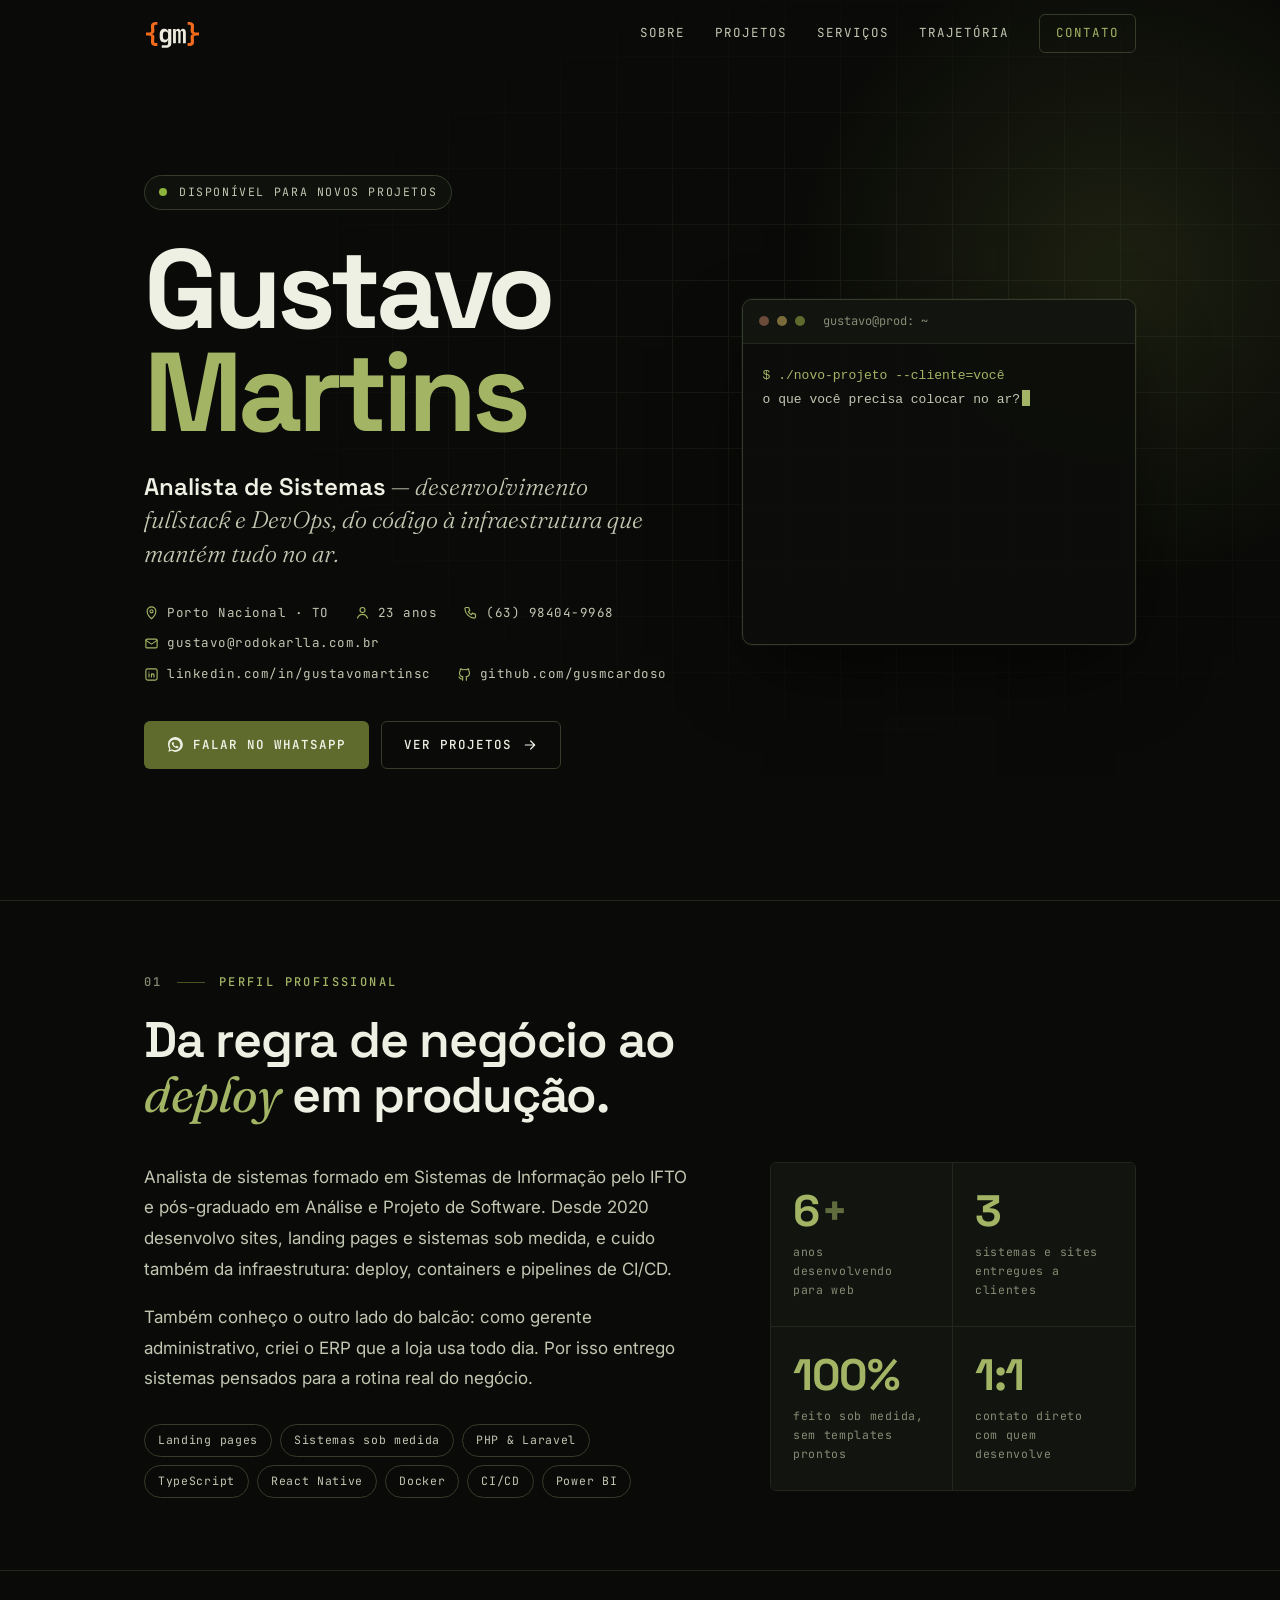
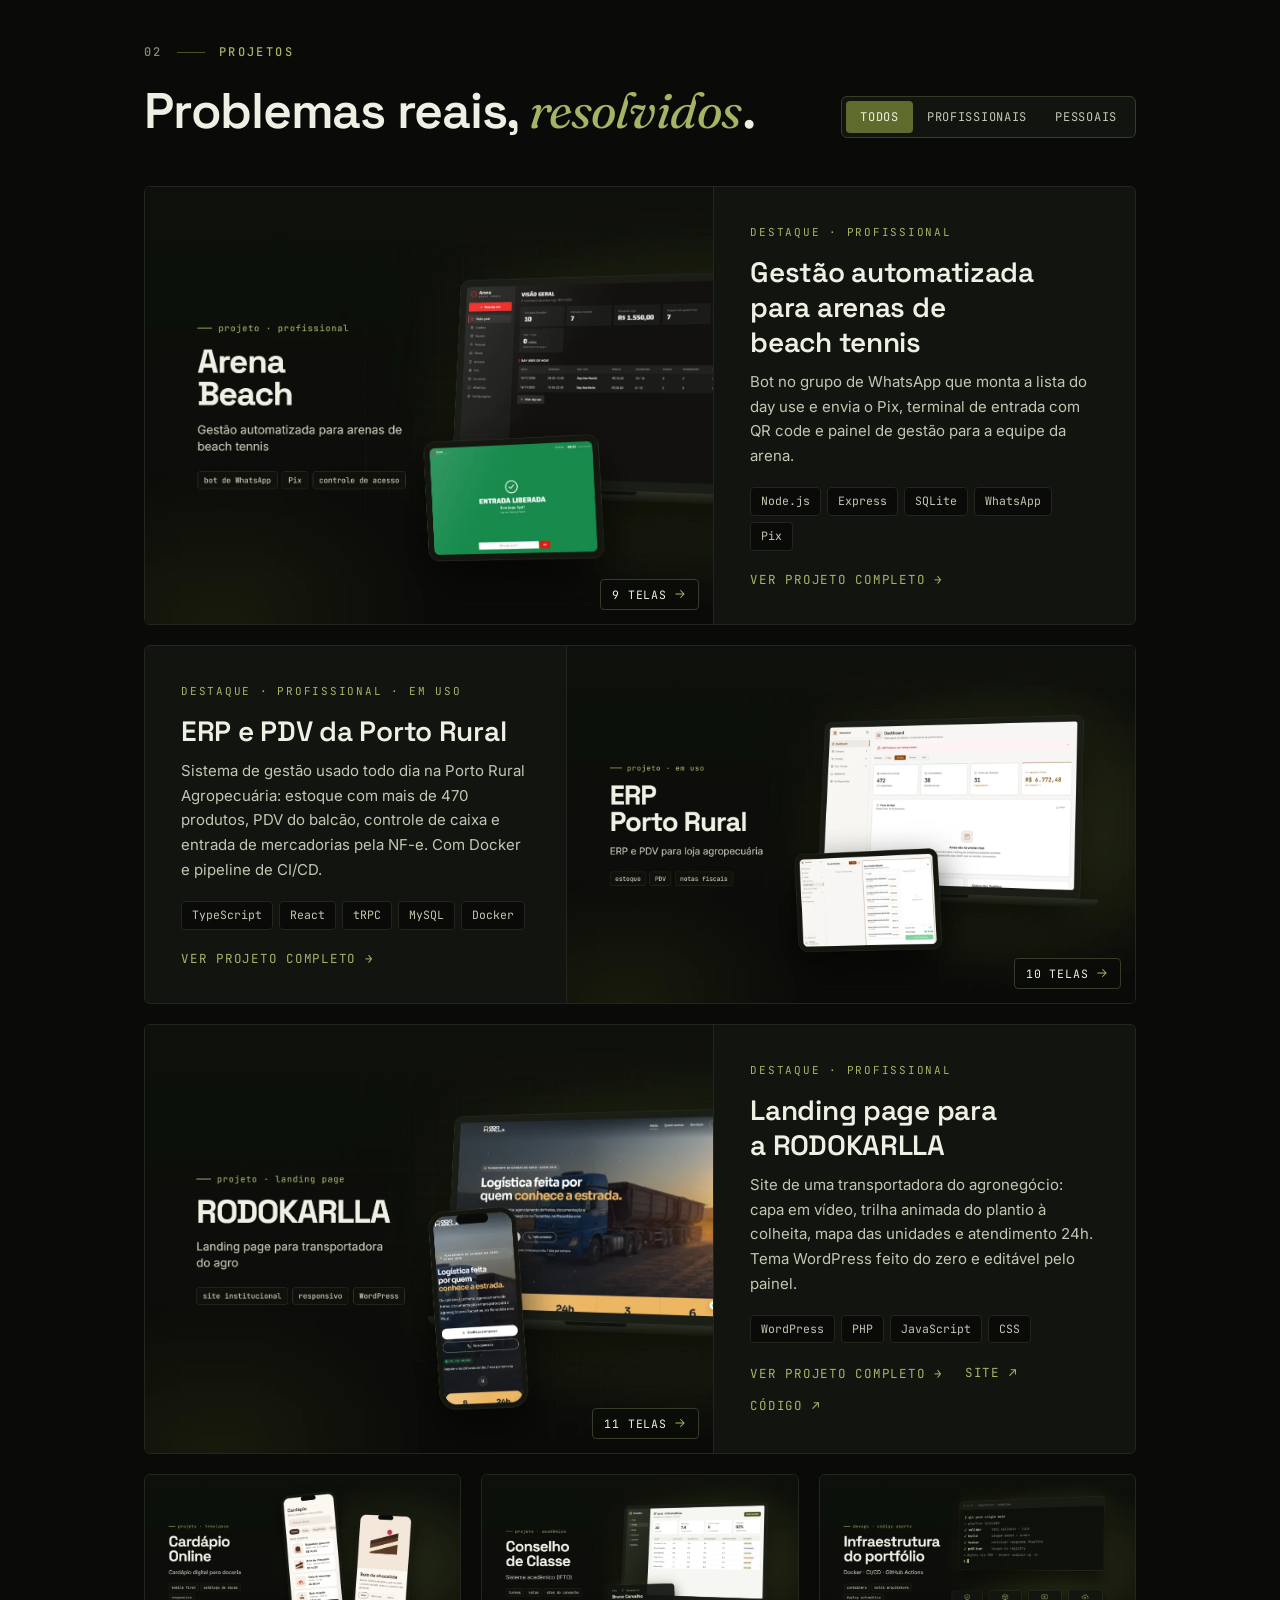
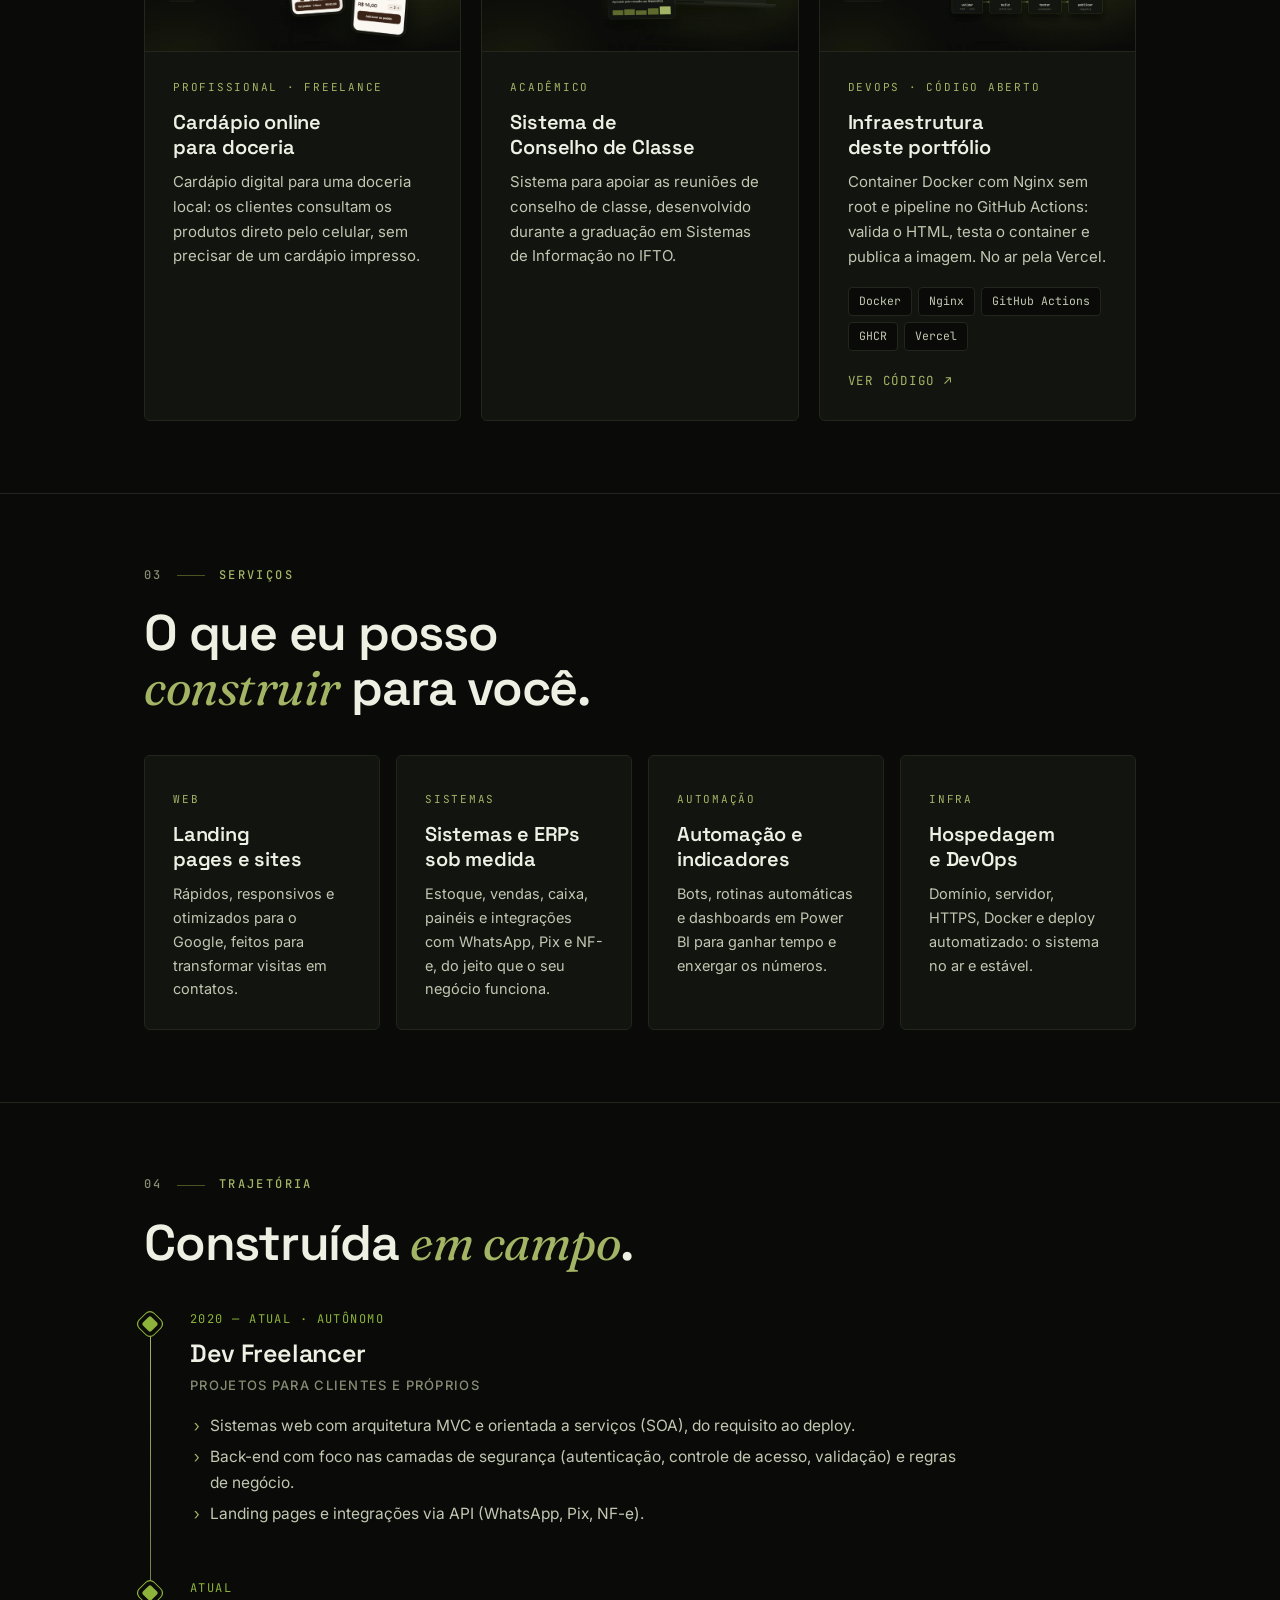
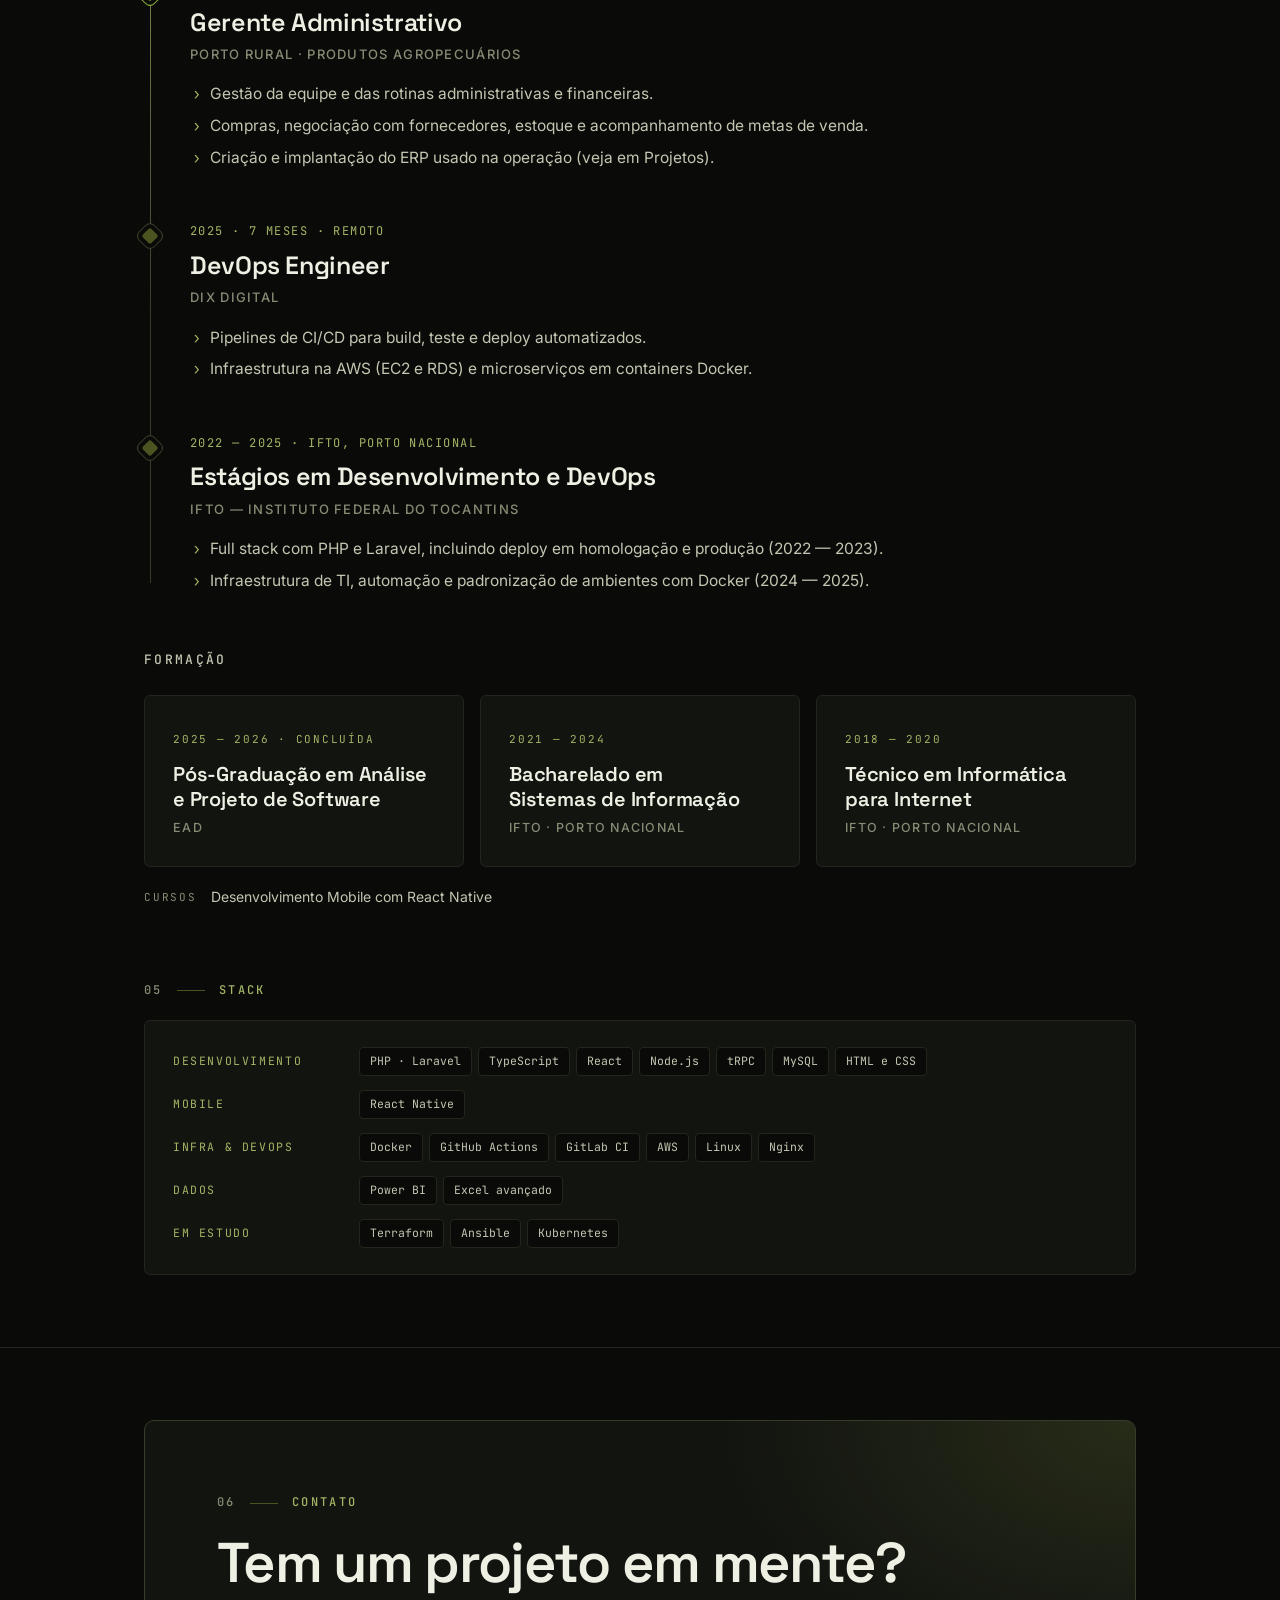
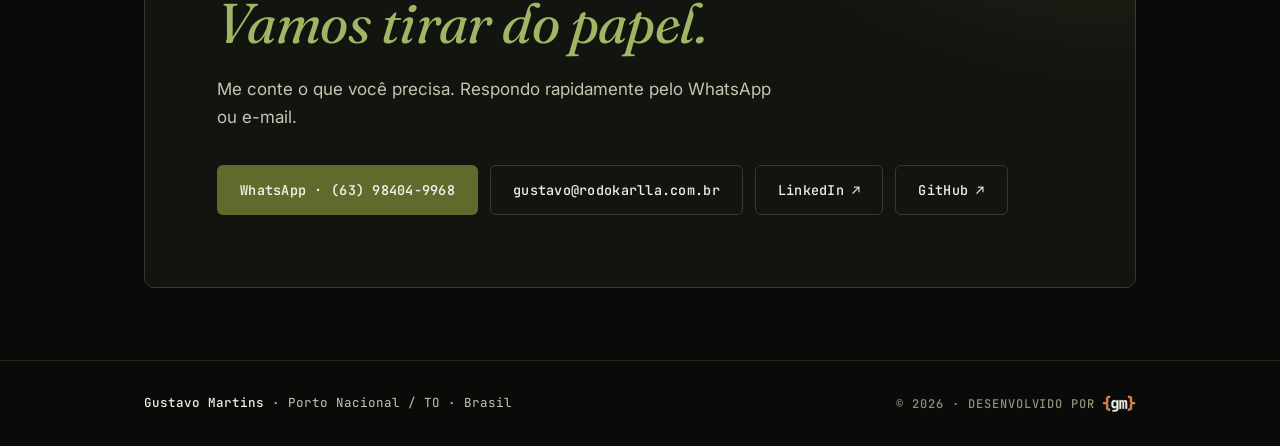
==== commit 73d6bfa4: "Selo "Desenvolvido por {gm}" com luz verde no rodapé e na página de crédito Trechos prontos para cop" ====
--- a/index.html
+++ b/index.html
@@ -856,7 +856,7 @@
   <footer class="footer">
     <div class="container footer-inner">
       <p><strong>Gustavo Martins</strong> · Porto Nacional / TO · Brasil</p>
-      <p class="footer-dim">© <span id="year"></span> · Desenvolvido e mantido por mim mesmo.</p>
+      <a class="gm-credito" href="#topo" title="Gustavo Martins — Desenvolvimento web"><span class="gm-credito__texto">© 2026 · Desenvolvido por</span><svg class="gm-credito__logo" viewBox="0 0 213 127" role="img" aria-label="gm"><path d="M43.392 108.656C39.808 108.656 36.64 107.952 33.888 106.544C31.2 105.136 29.152 103.152 27.744 100.592C26.336 98.096 25.728 95.088 25.92 91.568L26.88 76.976C27.072 74.352 26.528 72.368 25.248 71.024C24.032 69.68 21.952 69.008 19.008 69.008H7.584V57.968H19.008C21.952 57.968 24.032 57.296 25.248 55.952C26.528 54.608 27.072 52.656 26.88 50.096L25.92 35.024C25.728 31.568 26.336 28.592 27.744 26.096C29.152 23.6 31.2 21.68 33.888 20.336C36.64 18.992 39.808 18.32 43.392 18.32H50.016V29.36H45.12C42.816 29.36 40.992 29.904 39.648 30.992C38.368 32.08 37.792 33.808 37.92 36.176L38.88 51.152C39.136 54.928 38.016 57.968 35.52 60.272C33.024 62.576 29.536 63.728 25.056 63.728V63.056C29.472 63.056 32.928 64.24 35.424 66.608C37.984 68.912 39.136 71.984 38.88 75.824L37.92 90.8C37.856 92.912 38.464 94.576 39.744 95.792C41.088 96.944 42.88 97.52 45.12 97.52H50.016V108.656H43.392ZM162.992 108.656V97.52H167.888C170.128 97.52 171.92 96.944 173.264 95.792C174.608 94.576 175.216 92.912 175.088 90.8L174.128 75.824C173.872 71.984 174.992 68.912 177.488 66.608C180.048 64.24 183.536 63.056 187.952 63.056V63.728C183.536 63.728 180.048 62.576 177.488 60.272C174.992 57.968 173.872 54.928 174.128 51.152L175.088 36.176C175.216 33.808 174.608 32.08 173.264 30.992C171.984 29.904 170.192 29.36 167.888 29.36H162.992V18.32H169.616C173.2 18.32 176.336 18.992 179.024 20.336C181.776 21.68 183.856 23.6 185.264 26.096C186.672 28.592 187.28 31.568 187.088 35.024L186.128 50.096C185.936 52.656 186.48 54.608 187.76 55.952C189.04 57.296 191.12 57.968 194 57.968H205.424V69.008H194C191.12 69.008 189.04 69.68 187.76 71.024C186.48 72.368 185.936 74.352 186.128 76.976L187.088 91.568C187.28 95.088 186.672 98.096 185.264 100.592C183.856 103.152 181.776 105.136 179.024 106.544C176.336 107.952 173.2 108.656 169.616 108.656H162.992Z" fill="#F26B1D"/><path d="M66.3945 115.28V105.296H82.0425C84.7305 105.296 86.7465 104.624 88.0905 103.28C89.4345 102 90.1065 100.144 90.1065 97.712V93.776L90.2985 83.888H87.7065L90.2985 81.296C90.2985 85.584 89.0185 88.944 86.4585 91.376C83.9625 93.744 80.5705 94.928 76.2825 94.928C70.9065 94.928 66.6185 93.104 63.4185 89.456C60.2825 85.808 58.7145 80.88 58.7145 74.672V64.4C58.7145 58.256 60.2825 53.36 63.4185 49.712C66.6185 46.064 70.9065 44.24 76.2825 44.24C80.5705 44.24 83.9625 45.456 86.4585 47.888C89.0185 50.256 90.2985 53.584 90.2985 57.872L87.7065 55.28H90.2985L90.0105 45.2H102.01V98C102.01 103.312 100.25 107.504 96.7305 110.576C93.2105 113.712 88.3785 115.28 82.2345 115.28H66.3945ZM80.3145 84.56C83.3865 84.56 85.7545 83.664 87.4185 81.872C89.1465 80.016 90.0105 77.456 90.0105 74.192V64.976C90.0105 61.712 89.1465 59.184 87.4185 57.392C85.7545 55.536 83.3865 54.608 80.3145 54.608C77.2425 54.608 74.8745 55.504 73.2105 57.296C71.5465 59.088 70.7145 61.648 70.7145 64.976V74.192C70.7145 77.52 71.5465 80.08 73.2105 81.872C74.8745 83.664 77.2425 84.56 80.3145 84.56ZM108.597 98V45.2H118.389V52.304H120.405L118.773 54.032C118.773 51.088 119.605 48.72 121.269 46.928C122.933 45.136 125.077 44.24 127.701 44.24C130.517 44.24 132.693 45.392 134.229 47.696C135.829 50 136.629 53.104 136.629 57.008L134.517 52.304H137.781L136.533 54.032C136.533 51.088 137.365 48.72 139.029 46.928C140.693 45.136 142.901 44.24 145.653 44.24C148.917 44.24 151.509 45.456 153.429 47.888C155.349 50.32 156.309 53.616 156.309 57.776V98H145.749V58.256C145.749 56.528 145.365 55.184 144.597 54.224C143.829 53.2 142.709 52.688 141.237 52.688C139.829 52.688 138.709 53.168 137.877 54.128C137.109 55.088 136.725 56.464 136.725 58.256V98H128.085V58.256C128.085 56.464 127.701 55.088 126.933 54.128C126.165 53.168 125.045 52.688 123.573 52.688C122.101 52.688 120.981 53.168 120.213 54.128C119.509 55.088 119.157 56.464 119.157 58.256V98H108.597Z" fill="currentColor"/></svg></a>
     </div>
   </footer>
 
--- a/assets/css/style.css
+++ b/assets/css/style.css
@@ -1063,3 +1063,44 @@
 
 /* Capa no lugar do placeholder dos cards menores */
 img.project-thumb { display: block; height: auto; }
+
+
+/* >>> gm-credito */
+/* Selo "Desenvolvido por {gm}" — luz verde passando da esquerda para a direita */
+.gm-credito {
+  display: inline-flex;
+  align-items: center;
+  gap: .55em;
+  font: 500 12px/1 "JetBrains Mono", ui-monospace, "Cascadia Code", Consolas, monospace;
+  letter-spacing: .08em;
+  text-transform: uppercase;
+  text-decoration: none;
+  color: #9AA088;
+  --gm-luz: #D4EC7E;
+  --gm-base: rgba(154, 160, 136, .9);
+  --gm-letras: #EEF0E4;
+}
+.gm-credito--claro { color: #5B6150; --gm-luz: #5E7A12; --gm-base: rgba(91, 97, 80, .95); --gm-letras: #0B0C0A; }
+.gm-credito__logo { height: 1.7em; width: auto; flex: none; color: var(--gm-letras); }
+@supports ((-webkit-background-clip: text) or (background-clip: text)) {
+  .gm-credito__texto {
+    background-image: linear-gradient(100deg, var(--gm-base) 38%, var(--gm-luz) 50%, var(--gm-base) 62%);
+    background-size: 250% 100%;
+    -webkit-background-clip: text;
+    background-clip: text;
+    -webkit-text-fill-color: transparent;
+    animation: gm-credito-luz 4.5s linear infinite;
+  }
+  /* quando a luz chega ao fim do texto, o {gm} acende em verde */
+  .gm-credito__logo { animation: gm-credito-brilho 4.5s linear infinite; }
+}
+.gm-credito:hover .gm-credito__texto { -webkit-text-fill-color: var(--gm-luz); }
+@keyframes gm-credito-luz { from { background-position: 100% 0; } to { background-position: 0 0; } }
+@keyframes gm-credito-brilho {
+  0%, 55%, 100% { filter: none; }
+  70% { filter: drop-shadow(0 0 6px var(--gm-luz)); }
+}
+@media (prefers-reduced-motion: reduce) {
+  .gm-credito__texto, .gm-credito__logo { animation: none; }
+}
+/* <<< gm-credito */
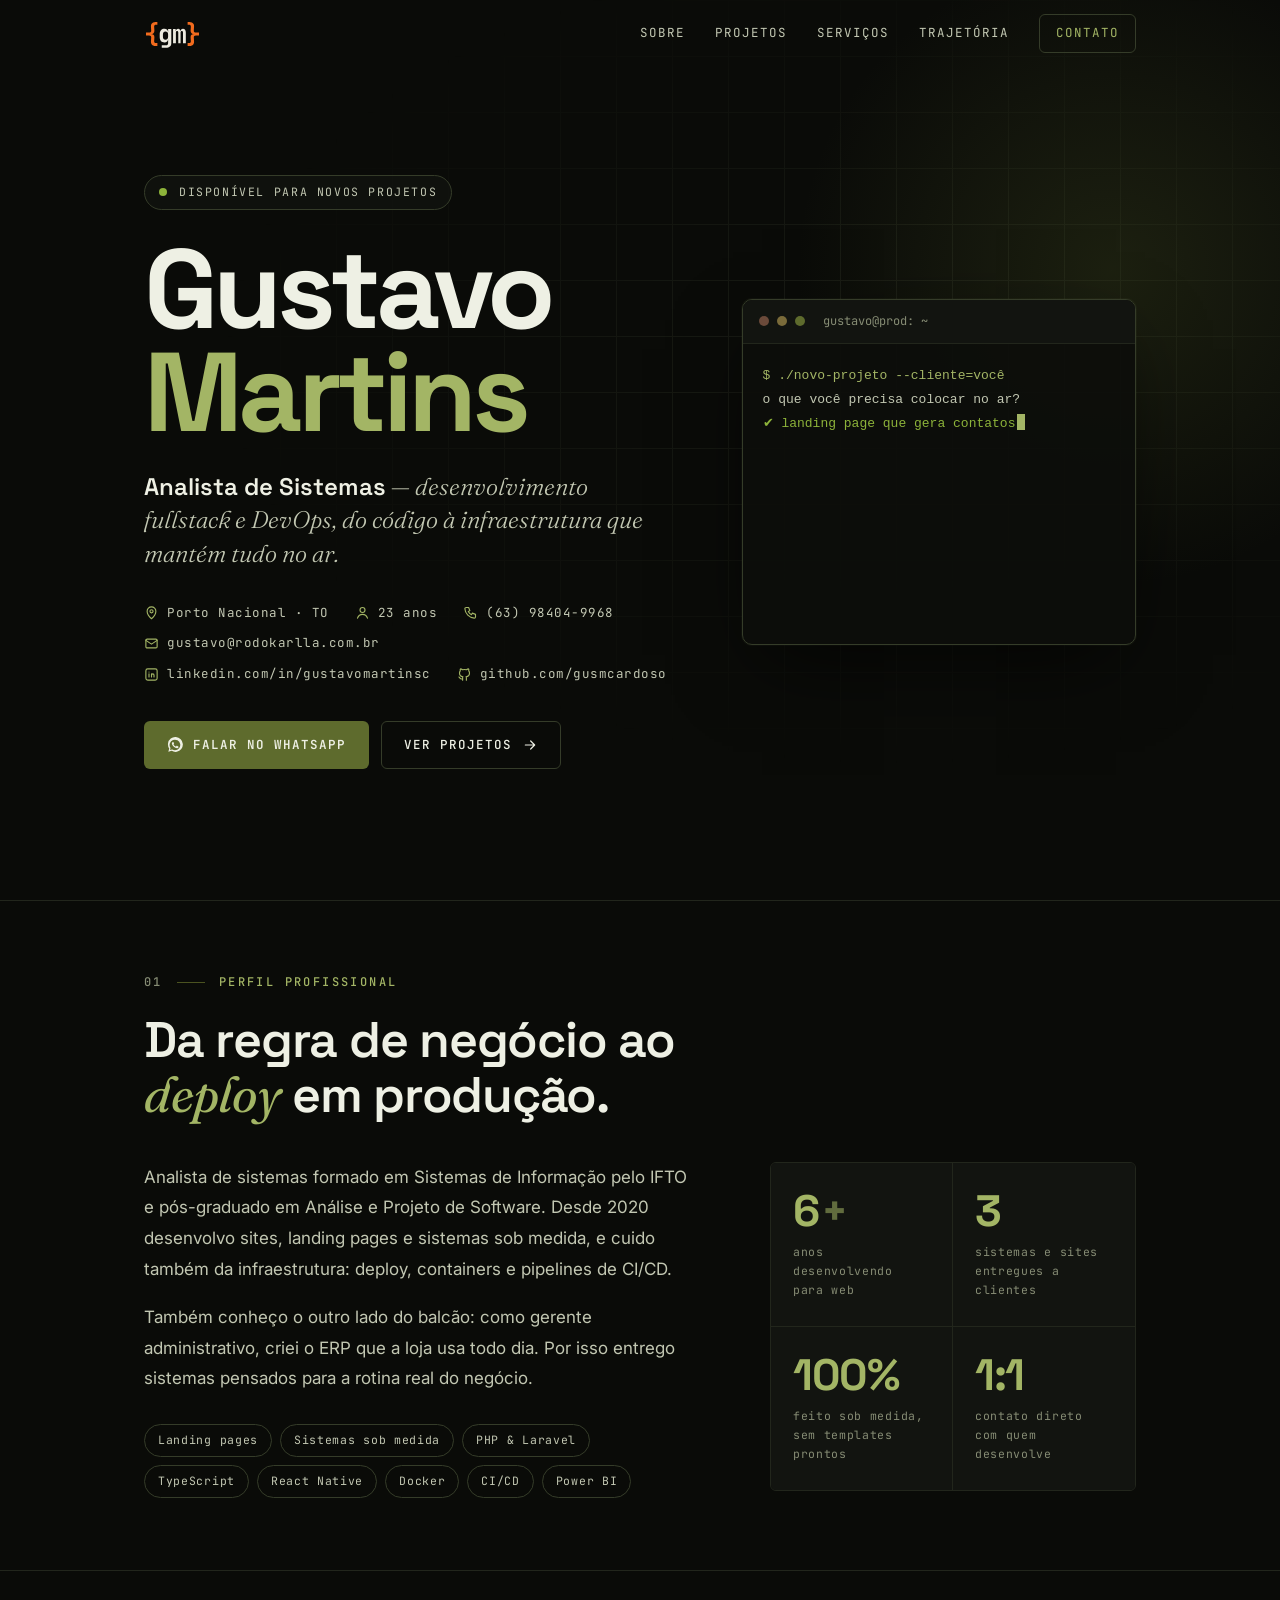
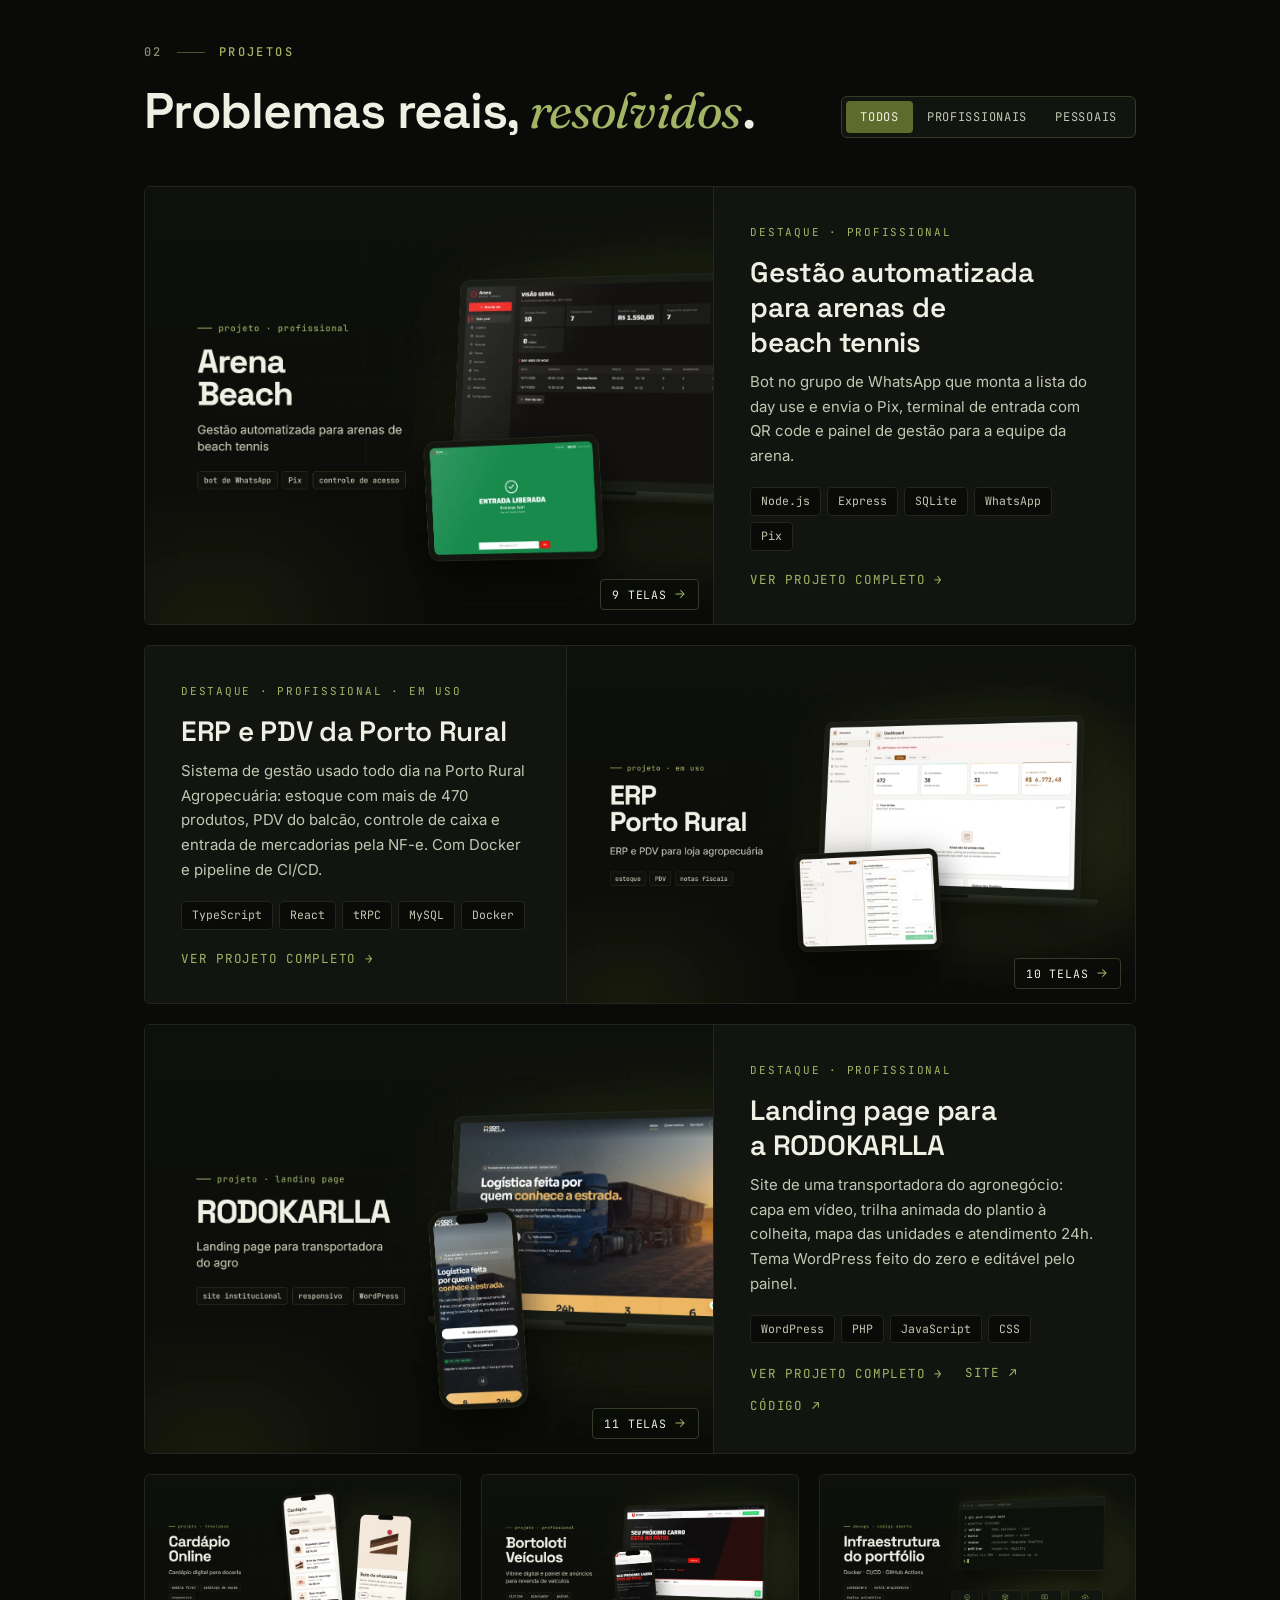
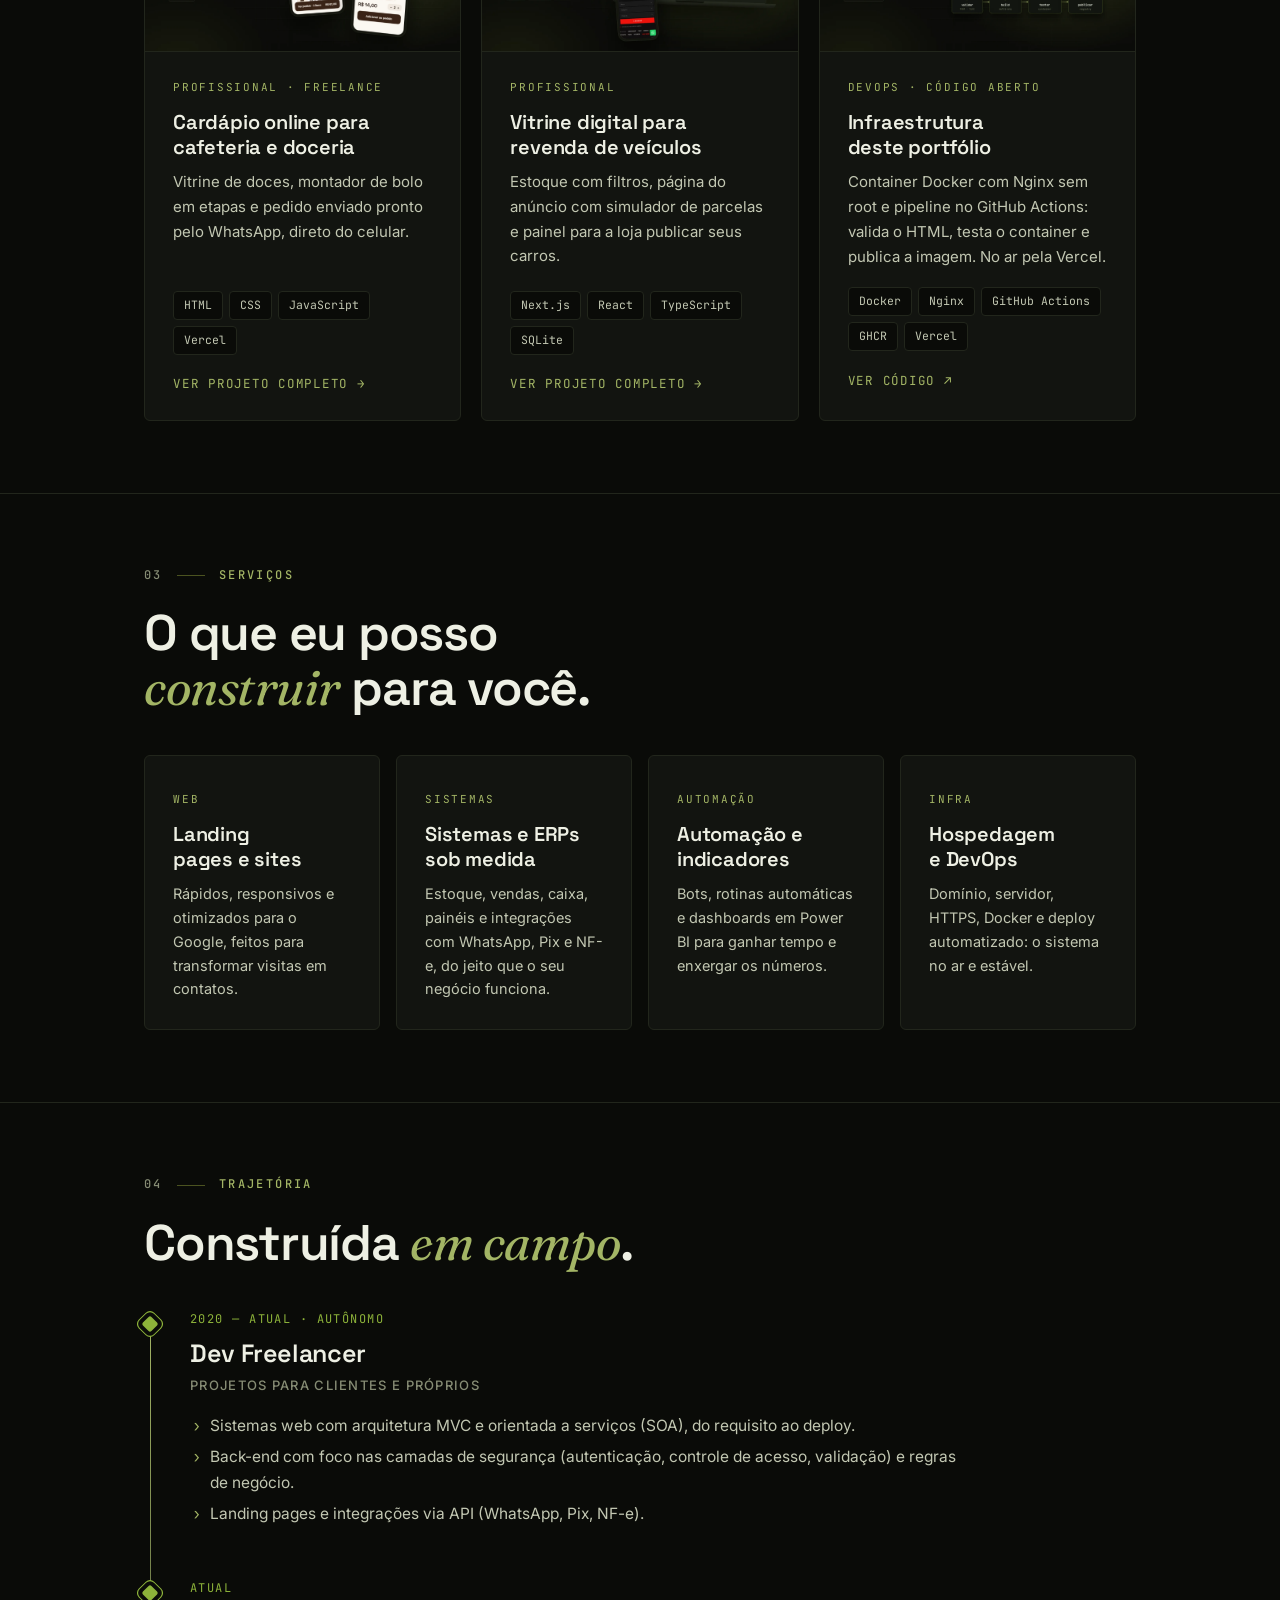
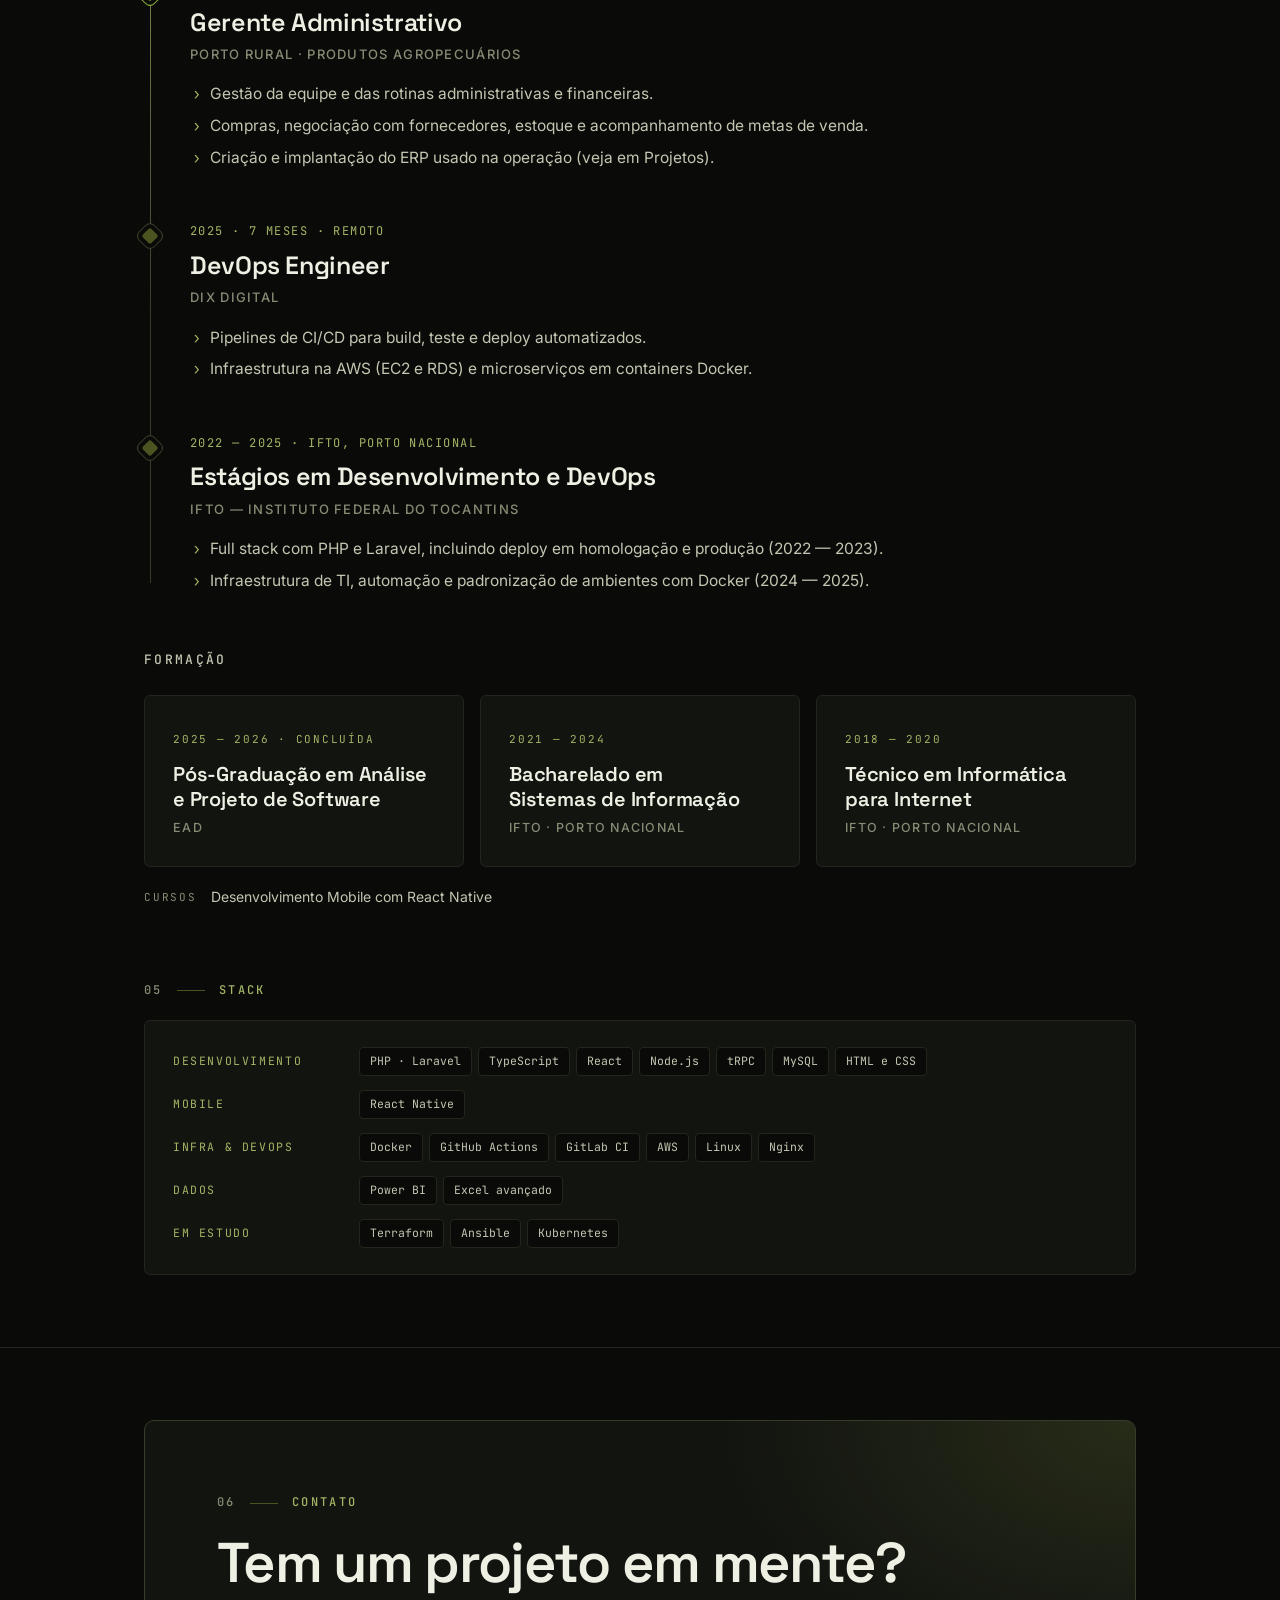
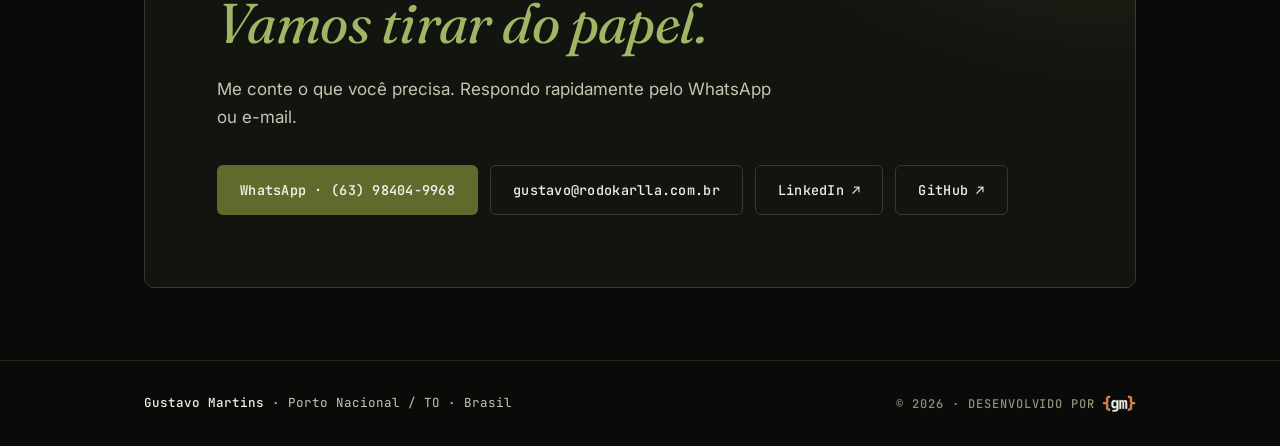
==== commit a4a27760: "Projetos: cardápio online (marca oculta) e vitrine de veículos no lugar do conselho de classe Modais" ====
--- a/index.html
+++ b/index.html
@@ -297,27 +297,29 @@
             </div>
           </article>
 
-          <article class="card project reveal" data-type="profissional">
+          <article class="card project reveal" data-type="profissional" data-projeto="cardapio">
             <div class="project-thumb" data-capa="assets/img/projetos/cardapio/capa.webp"><span>Menu</span></div>
             <div class="project-body">
               <span class="card-tag">Profissional · Freelance</span>
-              <h3>Cardápio online para doceria</h3>
-              <p>Cardápio digital para uma doceria local: os clientes consultam os produtos direto pelo celular, sem
-                precisar de um cardápio impresso.</p>
-              <!-- CONFIRMAR: tecnologias usadas -->
-              <ul class="project-stack"></ul>
+              <h3>Cardápio online para cafeteria e doceria</h3>
+              <p>Vitrine de doces, montador de bolo em etapas e pedido enviado pronto pelo WhatsApp, direto do celular.</p>
+              <ul class="project-stack"><li>HTML</li><li>CSS</li><li>JavaScript</li><li>Vercel</li></ul>
+              <div class="project-links">
+                <button type="button" class="link-btn" data-abrir="cardapio">Ver projeto completo →</button>
+              </div>
             </div>
           </article>
 
-          <article class="card project reveal" data-type="pessoal">
-            <div class="project-thumb" data-capa="assets/img/projetos/conselho/capa.webp"><span>IFTO</span></div>
+          <article class="card project reveal" data-type="profissional" data-projeto="veiculos">
+            <div class="project-thumb" data-capa="assets/img/projetos/veiculos/capa.webp"><span>Auto</span></div>
             <div class="project-body">
-              <span class="card-tag">Acadêmico</span>
-              <h3>Sistema de Conselho de Classe</h3>
-              <p>Sistema para apoiar as reuniões de conselho de classe, desenvolvido durante a graduação em Sistemas de
-                Informação no IFTO.</p>
-              <!-- CONFIRMAR: tecnologias usadas -->
-              <ul class="project-stack"></ul>
+              <span class="card-tag">Profissional</span>
+              <h3>Vitrine digital para revenda de veículos</h3>
+              <p>Estoque com filtros, página do anúncio com simulador de parcelas e painel para a loja publicar seus carros.</p>
+              <ul class="project-stack"><li>Next.js</li><li>React</li><li>TypeScript</li><li>SQLite</li></ul>
+              <div class="project-links">
+                <button type="button" class="link-btn" data-abrir="veiculos">Ver projeto completo →</button>
+              </div>
             </div>
           </article>
 
@@ -852,6 +854,85 @@
     </div>
   </template>
 
+
+  <!-- Cardápio online (marca da cliente oculta: em negociação) -->
+  <template id="projeto-cardapio">
+    <figure><img src="assets/img/projetos/cardapio/01-inicio.webp" width="1600" height="1000" alt="Capa do cardápio com horário de funcionamento"><figcaption>Capa: status "aberto agora" e horários ao vivo</figcaption></figure>
+    <figure><img src="assets/img/projetos/cardapio/02-vitrine.webp" width="1600" height="1000" alt="Vitrine de doces com busca e categorias" loading="lazy"><figcaption>Vitrine com busca e categorias</figcaption></figure>
+    <figure><img src="assets/img/projetos/cardapio/03-monte-seu-bolo.webp" width="1600" height="1000" alt="Montador de bolo por tamanho" loading="lazy"><figcaption>Monte seu bolo: tamanho, massa, recheios e toque final</figcaption></figure>
+    <figure><img src="assets/img/projetos/cardapio/04-lojas.webp" width="1600" height="1000" alt="Lojas com mapa" loading="lazy"><figcaption>Duas lojas, com mapa carregado só após o consentimento</figcaption></figure>
+    <figure><img src="assets/img/projetos/cardapio/05-celular.webp" width="1600" height="1000" alt="Cardápio no celular" loading="lazy"><figcaption>Pensado primeiro para o celular</figcaption></figure>
+
+    <div class="modal-text">
+      <span class="card-tag">Profissional · Freelance</span>
+      <h2 id="modalTitulo">Cardápio online para cafeteria e doceria</h2>
+      <p class="modal-lead">Do cardápio impresso para o celular: o cliente escolhe, monta o bolo e envia o pedido pronto pelo WhatsApp.</p>
+
+      <h3>O desafio</h3>
+      <p>Uma cafeteria e doceria com duas lojas recebia pedidos de bolos e doces por mensagens soltas, com muita troca de informação até fechar cada encomenda.</p>
+
+      <h3>A solução</h3>
+      <p>Um cardápio digital rápido e bonito no celular. O cliente navega pela vitrine, monta o bolo passo a passo e o pedido chega organizado no WhatsApp da loja escolhida.</p>
+
+      <h3>Destaques</h3>
+      <ul class="modal-list">
+        <li>Vitrine de produtos com busca e categorias (sob encomenda, pronta entrega, doces, salgados, bebidas…)</li>
+        <li>Montador de bolo em etapas: tamanho, massa, recheios e toque final, com o preço de cada opção</li>
+        <li>Pedido enviado pronto pelo WhatsApp</li>
+        <li>Status "aberto agora" e horários de funcionamento</li>
+        <li>Duas lojas, com o mapa do Google carregado só depois do aceite de cookies (LGPD)</li>
+        <li>Campanhas sazonais que ligam e desligam sem mexer no layout</li>
+      </ul>
+
+      <h3>Tecnologias</h3>
+      <ul class="project-stack"><li>HTML</li><li>CSS</li><li>JavaScript</li><li>Schema.org</li><li>Vercel</li></ul>
+
+      <p class="modal-note">Projeto em fase de aprovação com a cliente: nome, logo, endereços e telefones foram ocultados nas telas.</p>
+    </div>
+  </template>
+
+  <!-- Bortoloti Veículos -->
+  <template id="projeto-veiculos">
+    <figure><img src="assets/img/projetos/veiculos/01-inicio.webp" width="1600" height="1000" alt="Página inicial da Bortoloti Veículos"><figcaption>Início: busca por marca, categoria e preço</figcaption></figure>
+    <figure><img src="assets/img/projetos/veiculos/02-estoque.webp" width="1600" height="1000" alt="Estoque de veículos com filtros" loading="lazy"><figcaption>Estoque com filtros por marca, categoria e combustível</figcaption></figure>
+    <figure><img src="assets/img/projetos/veiculos/03-anuncio.webp" width="1600" height="1000" alt="Página do anúncio com galeria de fotos" loading="lazy"><figcaption>Anúncio com galeria de fotos e contato pelo WhatsApp</figcaption></figure>
+    <figure><img src="assets/img/projetos/veiculos/04-ficha-e-simulador.webp" width="1600" height="1000" alt="Ficha técnica e simulador de financiamento" loading="lazy"><figcaption>Ficha técnica, opcionais e simulador de parcelas</figcaption></figure>
+    <figure><img src="assets/img/projetos/veiculos/05-contato.webp" width="1600" height="1000" alt="Página de contato" loading="lazy"><figcaption>Contato: a mensagem cai direto no painel</figcaption></figure>
+    <figure><img src="assets/img/projetos/veiculos/06-painel.webp" width="1600" height="1000" alt="Visão geral do painel" loading="lazy"><figcaption>Painel: anúncios no ar, mensagens e mais vistos</figcaption></figure>
+    <figure><img src="assets/img/projetos/veiculos/07-anuncios.webp" width="1600" height="1000" alt="Lista de anúncios no painel" loading="lazy"><figcaption>Anúncios: no ar, rascunho, destaque e vendido</figcaption></figure>
+    <figure><img src="assets/img/projetos/veiculos/08-novo-anuncio.webp" width="1600" height="1000" alt="Cadastro de novo anúncio" loading="lazy"><figcaption>Novo anúncio com envio de fotos</figcaption></figure>
+    <figure><img src="assets/img/projetos/veiculos/09-mensagens.webp" width="1600" height="1000" alt="Mensagens recebidas" loading="lazy"><figcaption>Mensagens dos interessados (dados fictícios)</figcaption></figure>
+
+    <div class="modal-text">
+      <span class="card-tag">Profissional</span>
+      <h2 id="modalTitulo">Vitrine digital para revenda de veículos</h2>
+      <p class="modal-lead">Site e painel da Bortoloti Veículos: o cliente encontra o carro, simula a parcela e chama no WhatsApp; a loja publica sozinha.</p>
+
+      <h3>O desafio</h3>
+      <p>Uma revenda de seminovos precisava mostrar o estoque de forma profissional e publicar carros novos sem depender de terceiros.</p>
+
+      <h3>A solução</h3>
+      <p>Uma vitrine rápida com filtros e página completa de cada veículo, mais um painel onde o vendedor cadastra, destaca e marca como vendido em poucos cliques.</p>
+
+      <h3>Destaques</h3>
+      <ul class="modal-list">
+        <li>Busca e filtros por marca, categoria, combustível e preço</li>
+        <li>Página do anúncio com galeria, ficha técnica e opcionais</li>
+        <li>Simulador de financiamento com entrada e prazo</li>
+        <li>Favoritos salvos no navegador do visitante</li>
+        <li>Formulário de contato que vira mensagem no painel, com resposta pelo WhatsApp</li>
+        <li>Painel: anúncios no ar, rascunhos, destaques, vendidos, visualizações e envio de fotos</li>
+        <li>Login com senha protegida (scrypt) e sessão em cookie assinado</li>
+        <li>SEO com sitemap e robots</li>
+      </ul>
+
+      <h3>Tecnologias</h3>
+      <ul class="project-stack"><li>Next.js 16</li><li>React 19</li><li>TypeScript</li><li>Tailwind 4</li><li>SQLite</li><li>Server Actions</li></ul>
+
+      <p class="modal-note">Nas telas, os dados de interessados foram substituídos por fictícios.</p>
+    </div>
+  </template>
+
   <!-- ═══════════════ FOOTER ═══════════════ -->
   <footer class="footer">
     <div class="container footer-inner">
--- a/assets/css/style.css
+++ b/assets/css/style.css
@@ -1065,8 +1065,7 @@
 img.project-thumb { display: block; height: auto; }
 
 
-/* >>> gm-credito */
-/* Selo "Desenvolvido por {gm}" — luz verde passando da esquerda para a direita */
+/* >>> gm-credito: selo "Desenvolvido por {gm}" (luz verde passando) */
 .gm-credito {
   display: inline-flex;
   align-items: center;
@@ -1081,7 +1080,13 @@
   --gm-letras: #EEF0E4;
 }
 .gm-credito--claro { color: #5B6150; --gm-luz: #5E7A12; --gm-base: rgba(91, 97, 80, .95); --gm-letras: #0B0C0A; }
+.dark .gm-credito--claro, [data-tema="escuro"] .gm-credito--claro {
+  color: #9AA088; --gm-luz: #D4EC7E; --gm-base: rgba(154, 160, 136, .9); --gm-letras: #EEF0E4;
+}
 .gm-credito__logo { height: 1.7em; width: auto; flex: none; color: var(--gm-letras); }
+.gm-credito__texto { white-space: nowrap; }
+.gm-credito__ano { white-space: nowrap; color: var(--gm-base); }
+.gm-credito--compacto { font-size: 10px; letter-spacing: .04em; gap: .45em; }
 @supports ((-webkit-background-clip: text) or (background-clip: text)) {
   .gm-credito__texto {
     background-image: linear-gradient(100deg, var(--gm-base) 38%, var(--gm-luz) 50%, var(--gm-base) 62%);
@@ -1091,7 +1096,6 @@
     -webkit-text-fill-color: transparent;
     animation: gm-credito-luz 4.5s linear infinite;
   }
-  /* quando a luz chega ao fim do texto, o {gm} acende em verde */
   .gm-credito__logo { animation: gm-credito-brilho 4.5s linear infinite; }
 }
 .gm-credito:hover .gm-credito__texto { -webkit-text-fill-color: var(--gm-luz); }
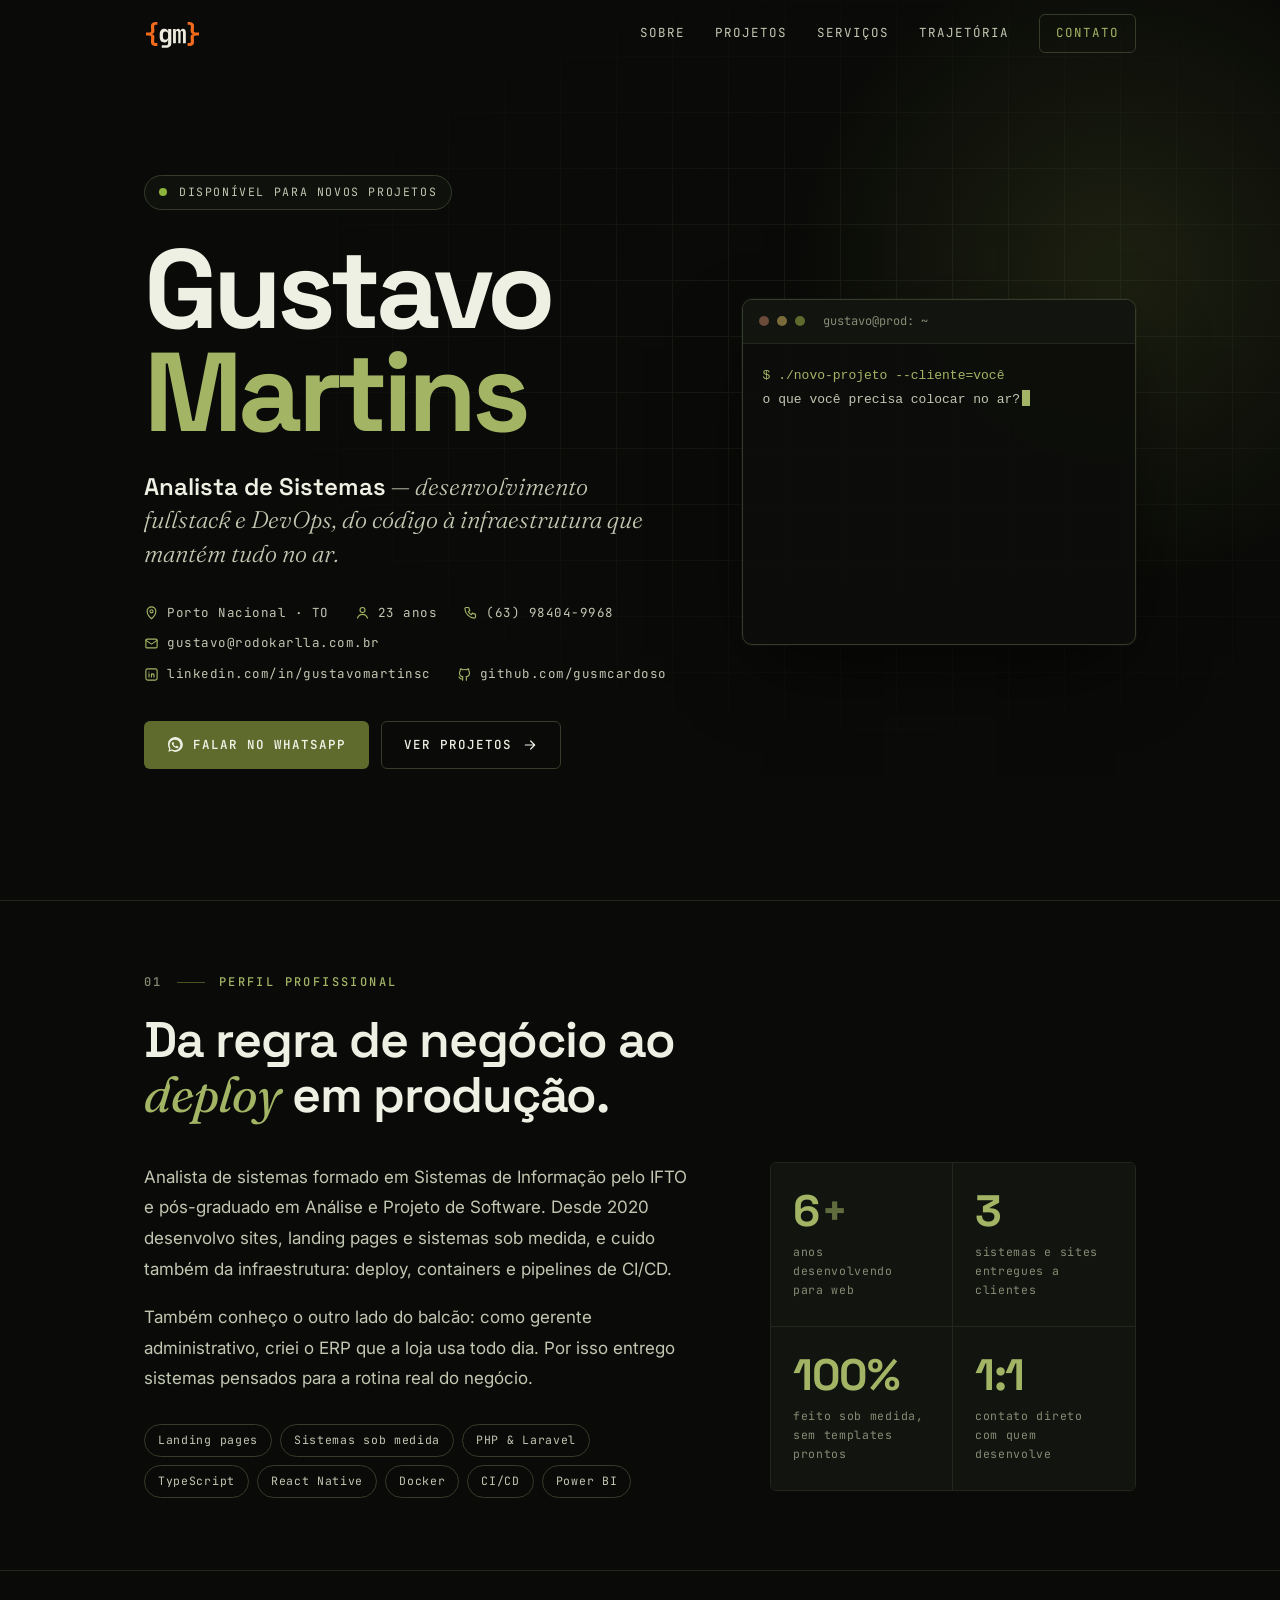
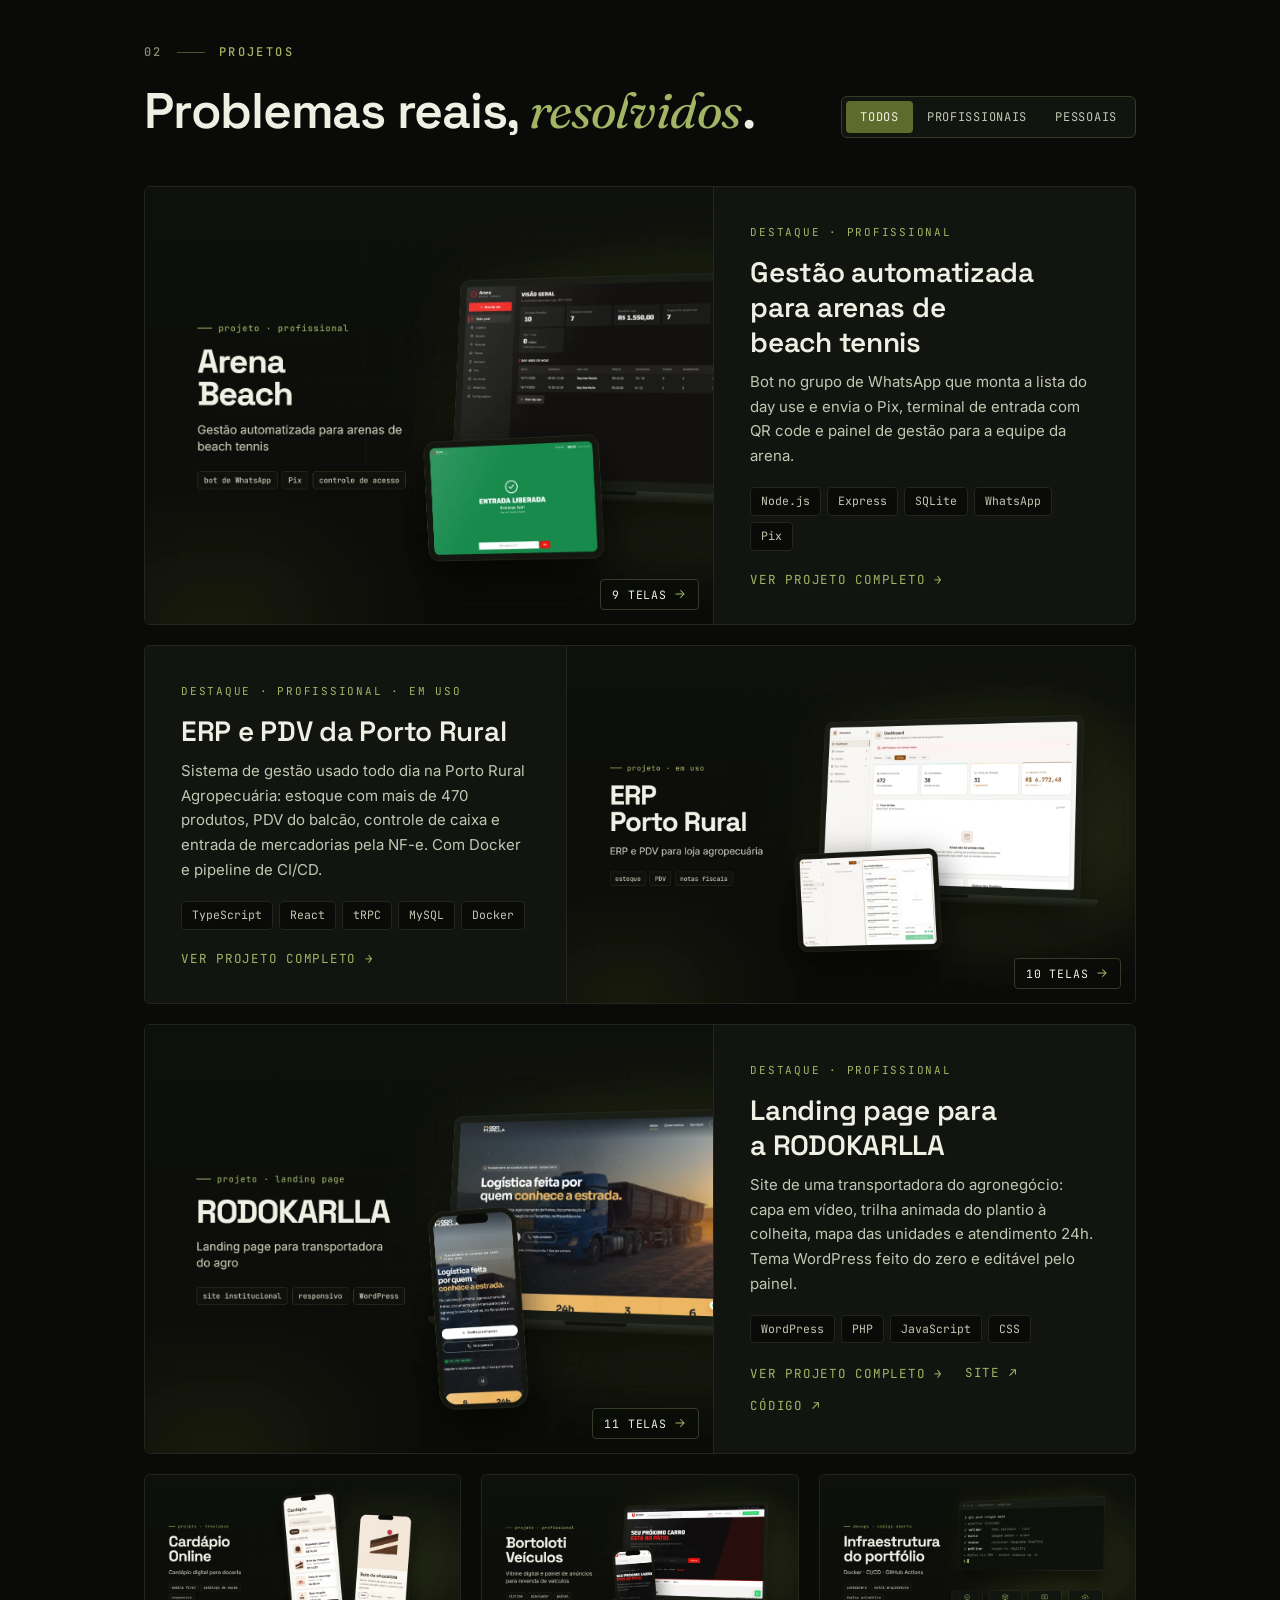
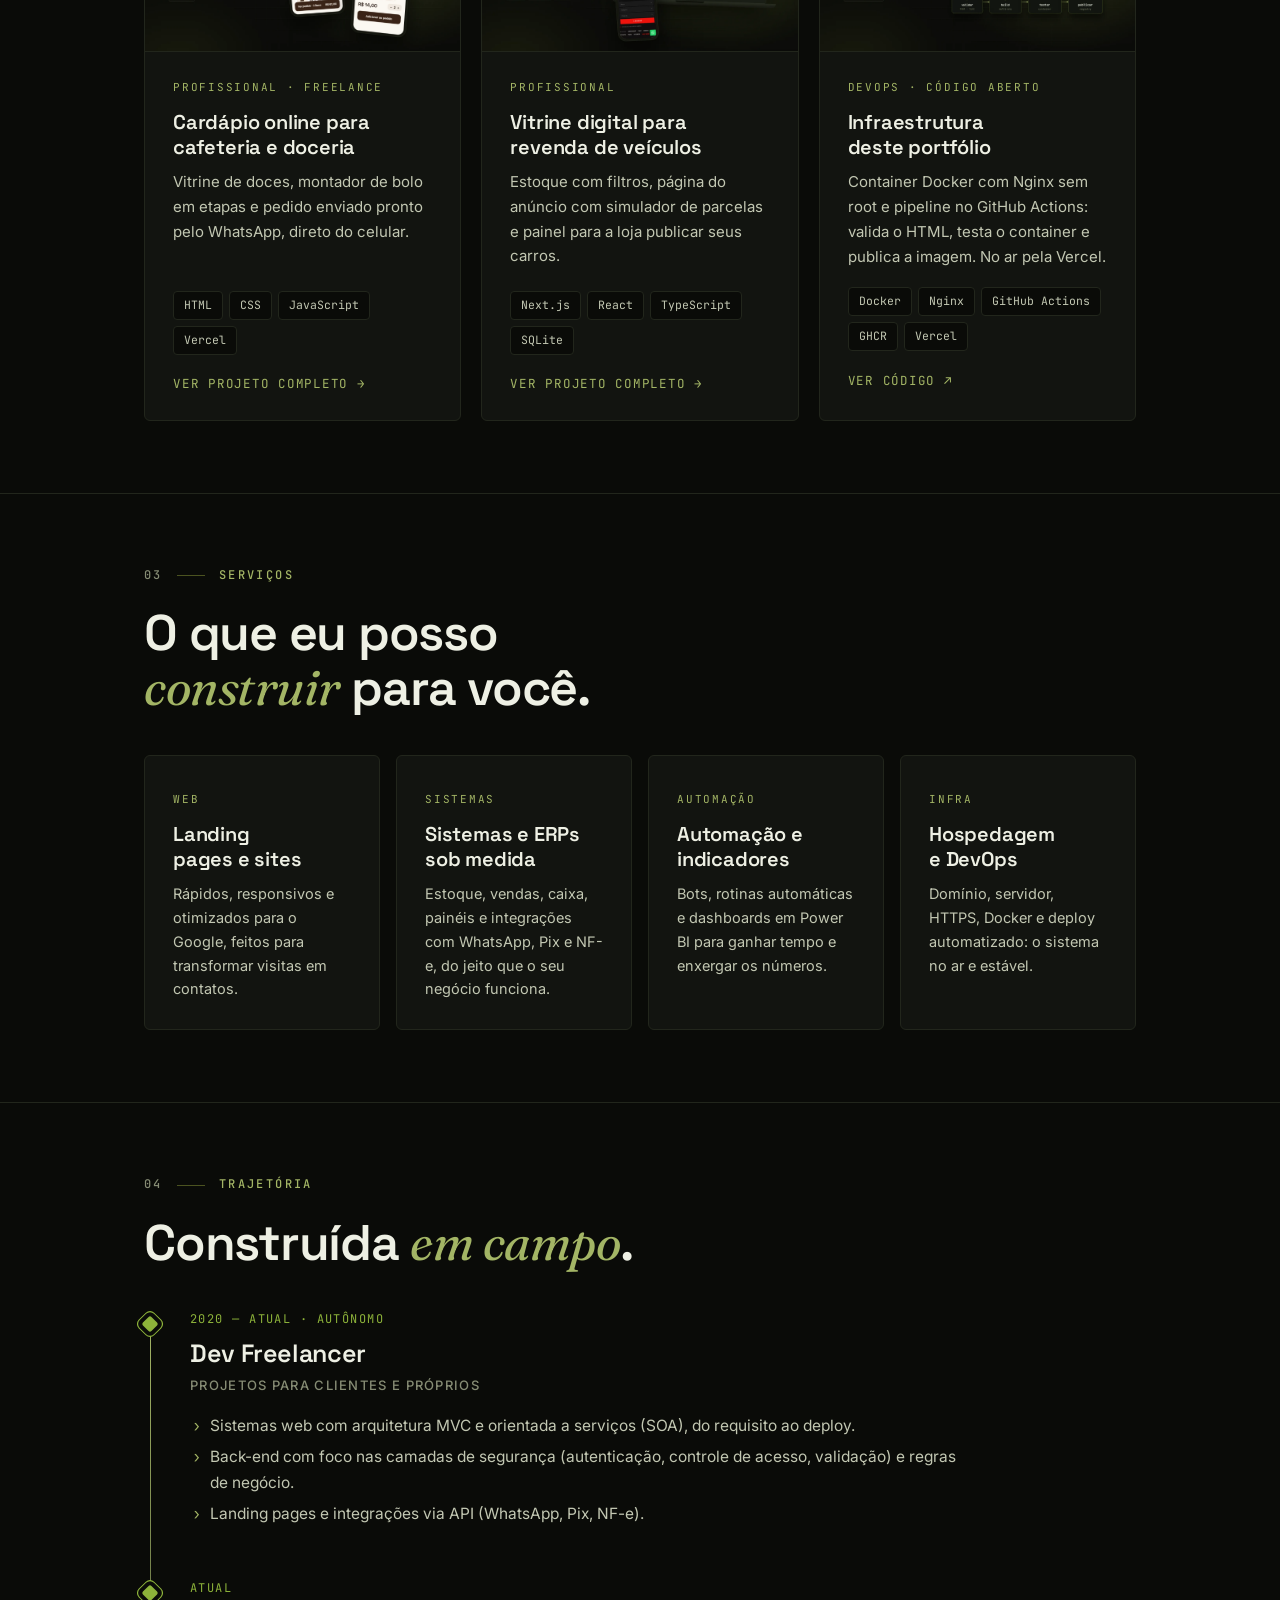
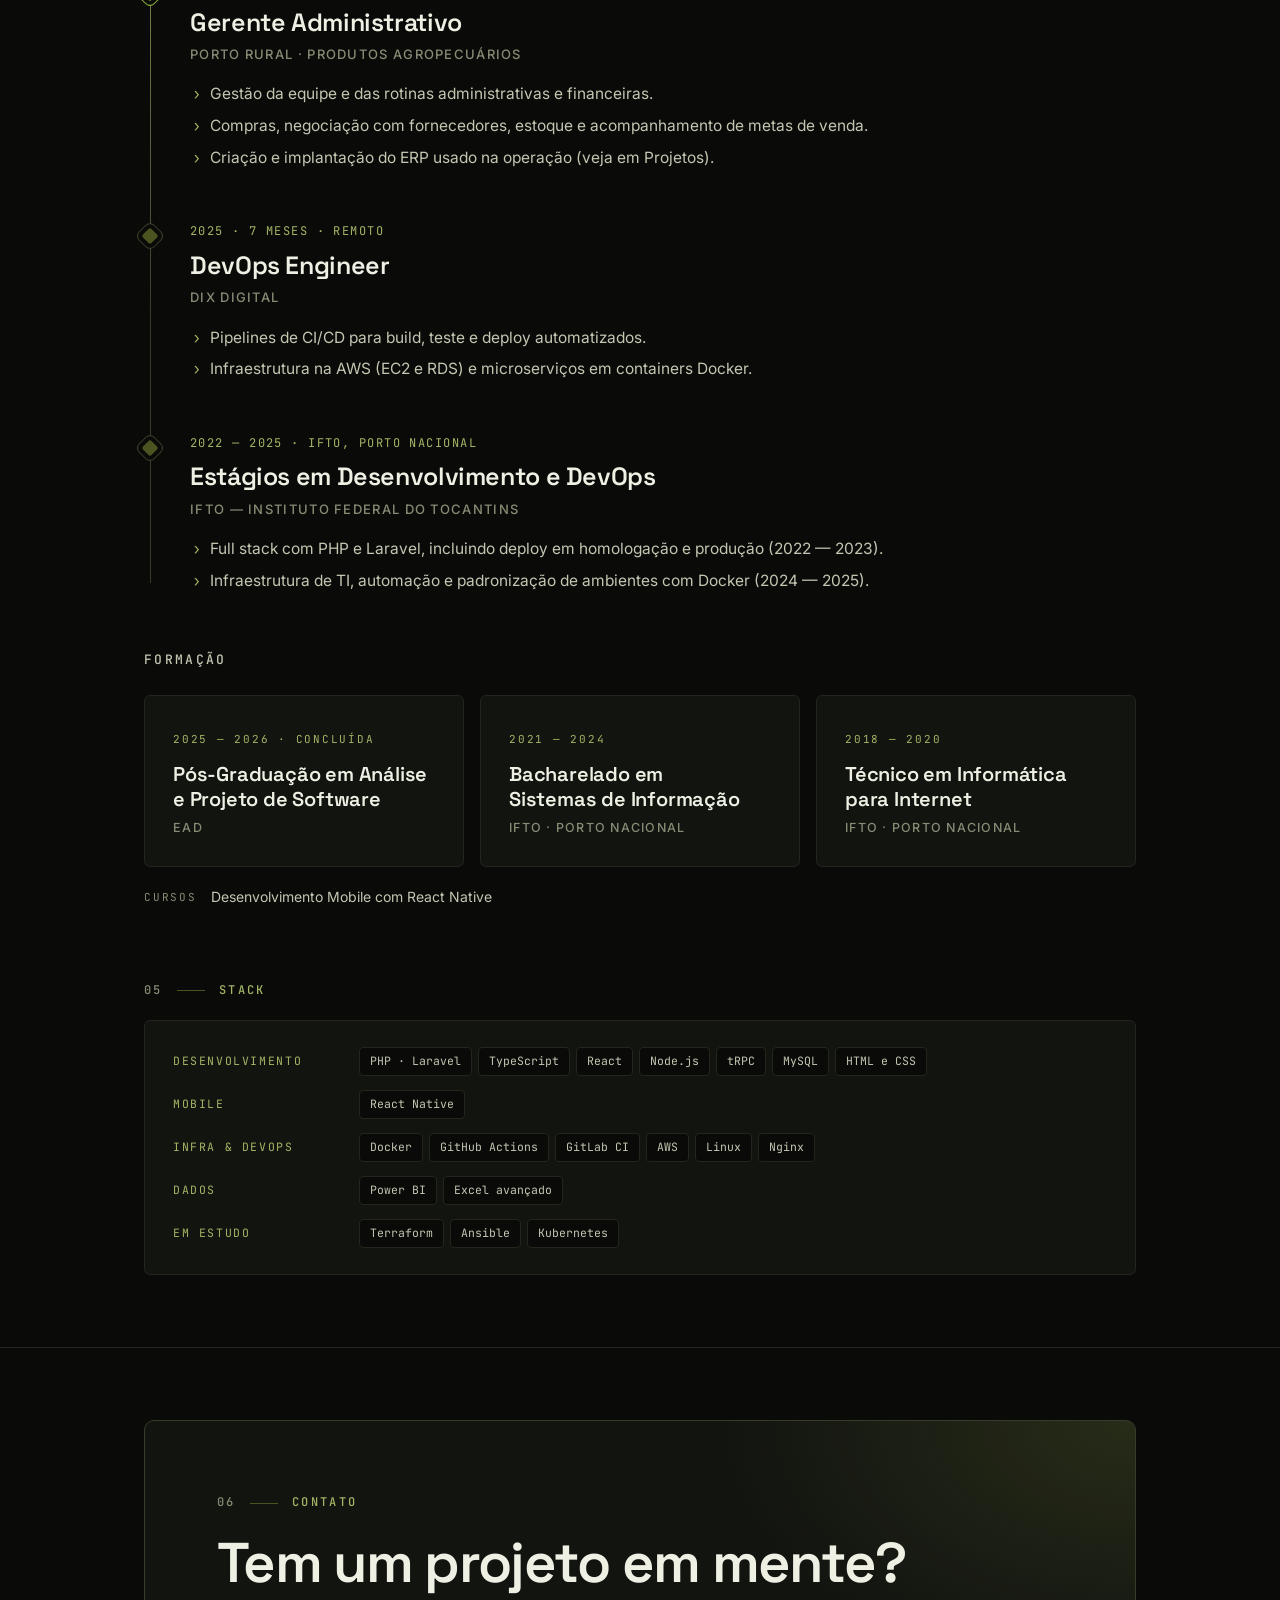
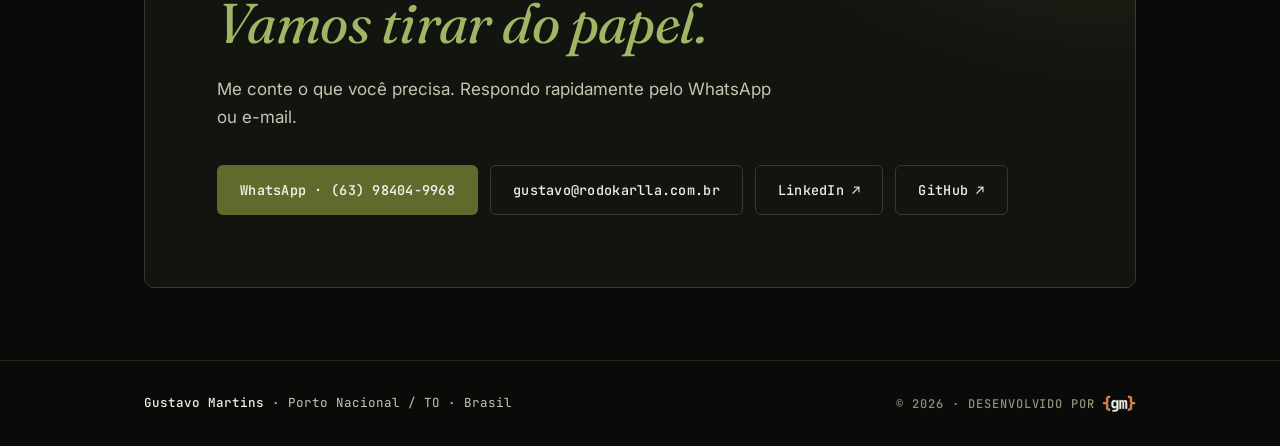
==== commit f9eed324: "Vitrine de veículos: slide com as telas no celular Co-Authored-By: Claude Opus 5.5 <noreply@anthropi" ====
--- a/index.html
+++ b/index.html
@@ -902,6 +902,7 @@
     <figure><img src="assets/img/projetos/veiculos/07-anuncios.webp" width="1600" height="1000" alt="Lista de anúncios no painel" loading="lazy"><figcaption>Anúncios: no ar, rascunho, destaque e vendido</figcaption></figure>
     <figure><img src="assets/img/projetos/veiculos/08-novo-anuncio.webp" width="1600" height="1000" alt="Cadastro de novo anúncio" loading="lazy"><figcaption>Novo anúncio com envio de fotos</figcaption></figure>
     <figure><img src="assets/img/projetos/veiculos/09-mensagens.webp" width="1600" height="1000" alt="Mensagens recebidas" loading="lazy"><figcaption>Mensagens dos interessados (dados fictícios)</figcaption></figure>
+    <figure><img src="assets/img/projetos/veiculos/10-celular.webp" width="1600" height="1000" alt="Vitrine de veículos no celular" loading="lazy"><figcaption>Vitrine, estoque e anúncio no celular</figcaption></figure>
 
     <div class="modal-text">
       <span class="card-tag">Profissional</span>
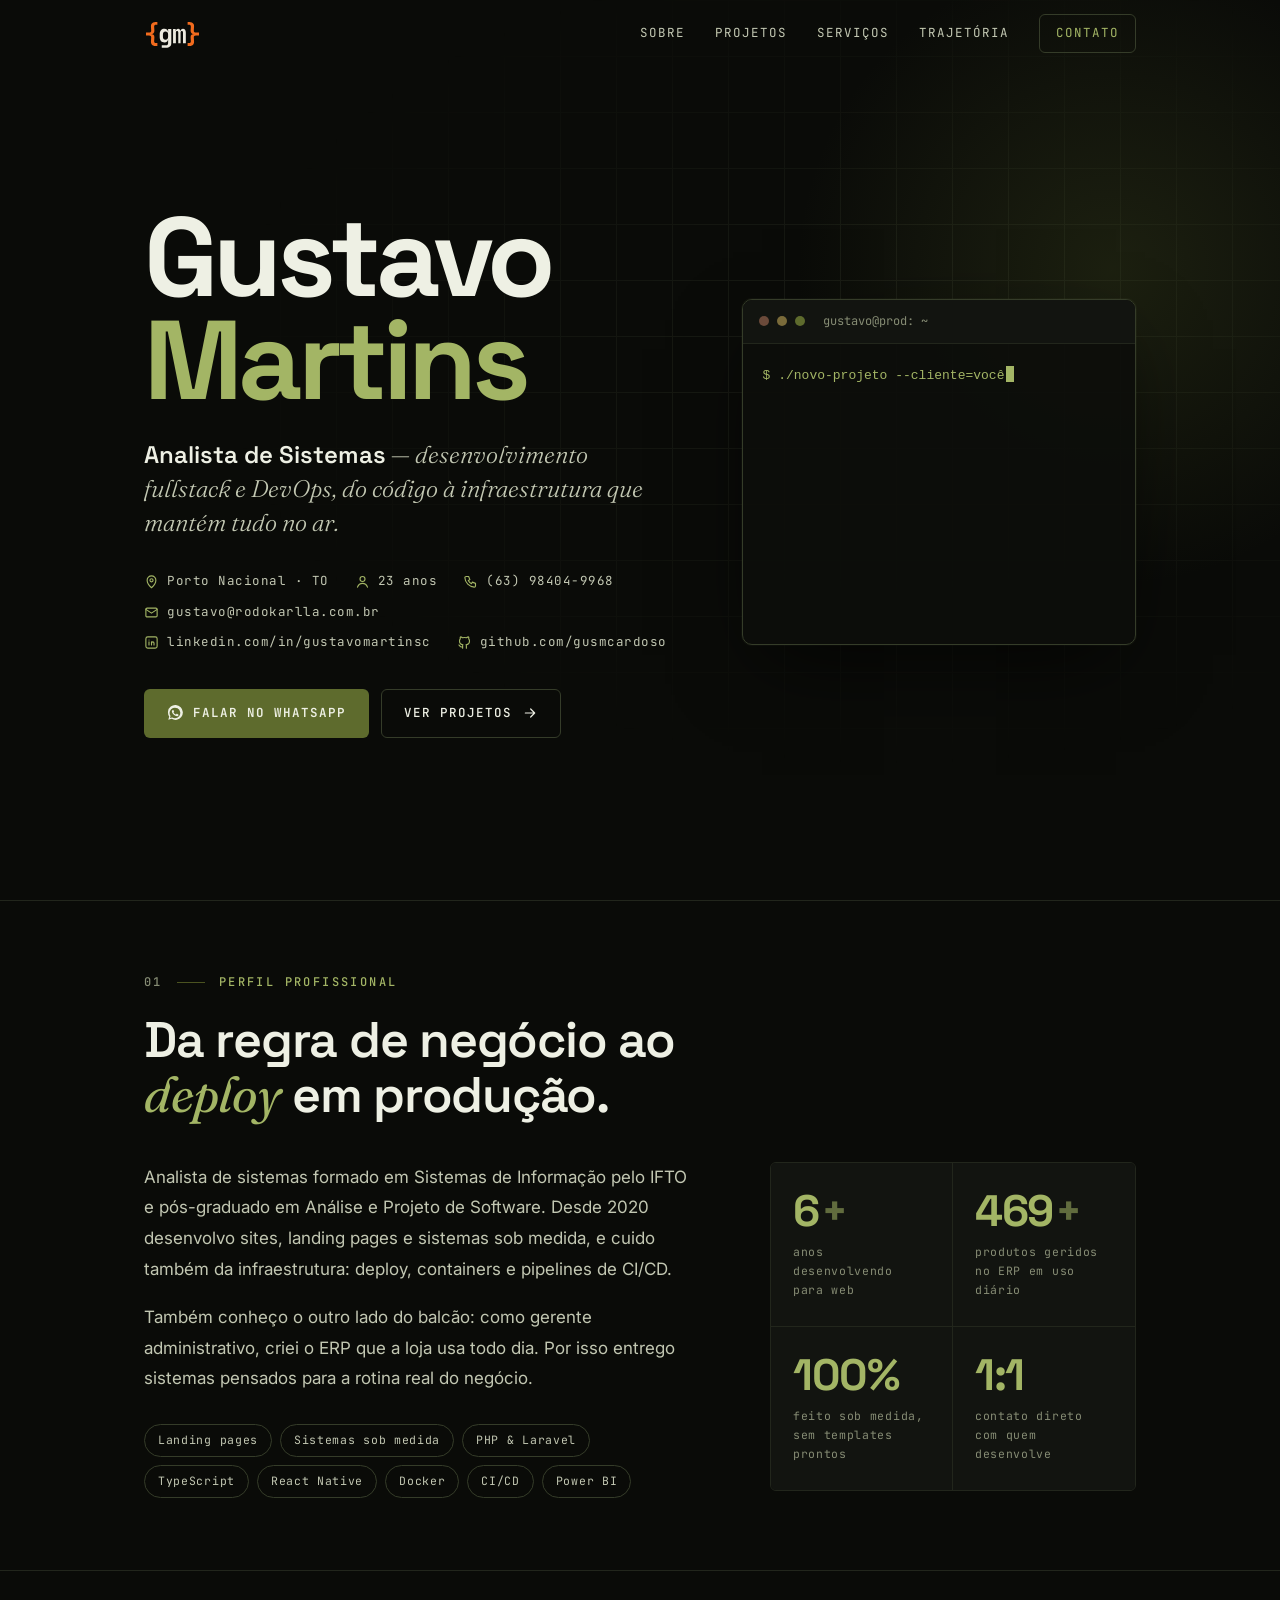
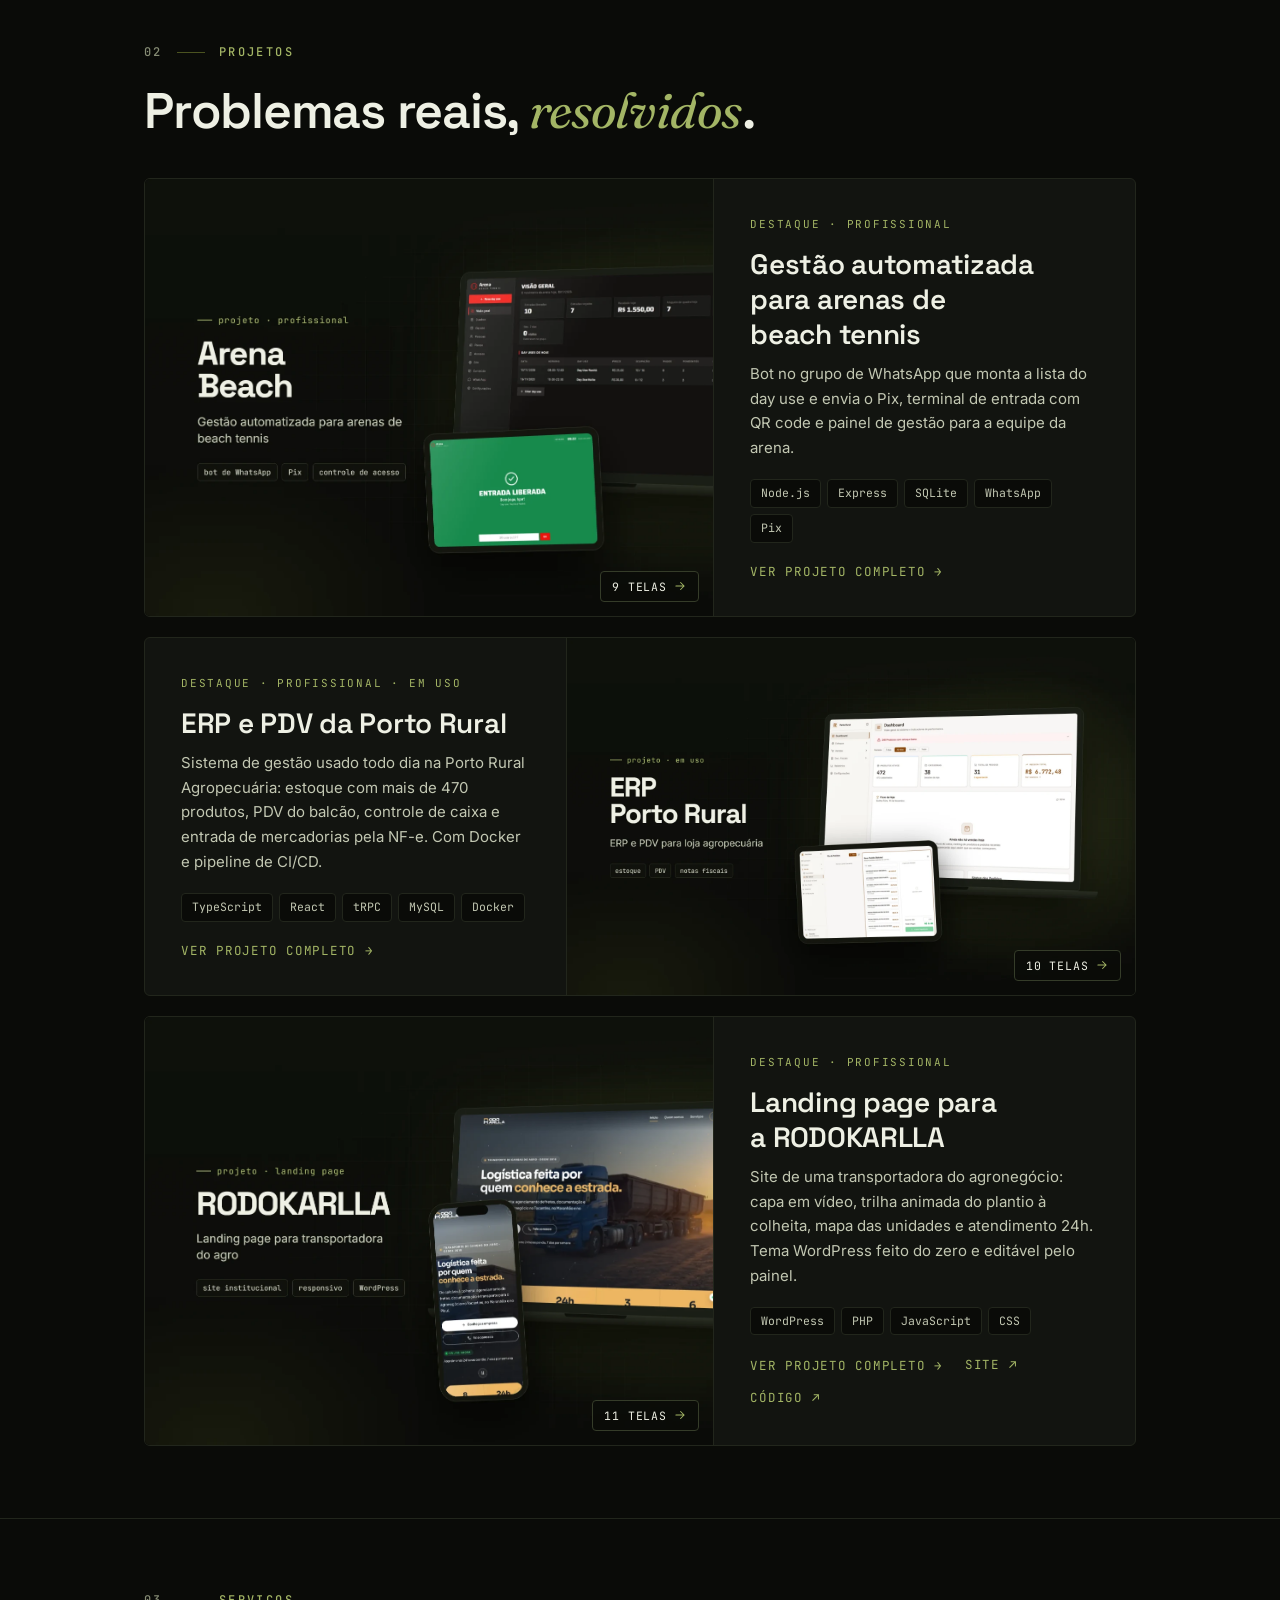
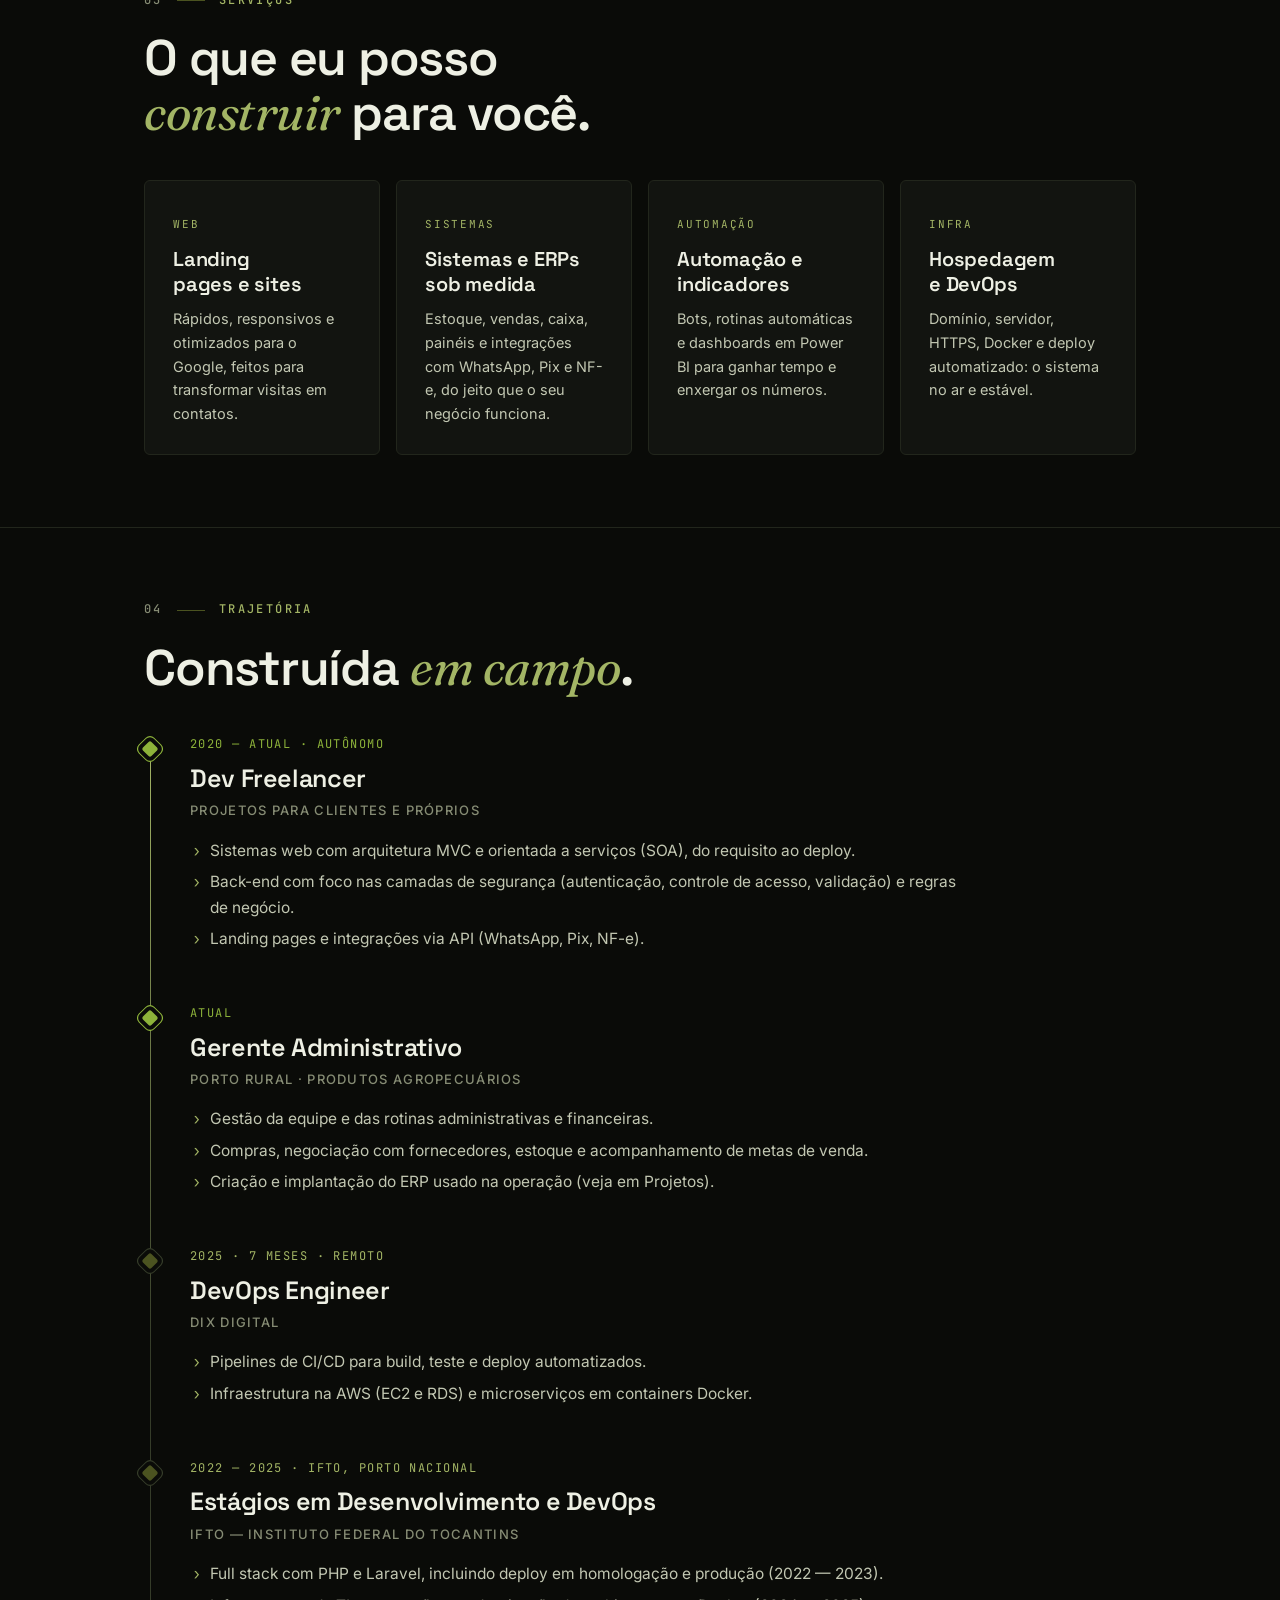
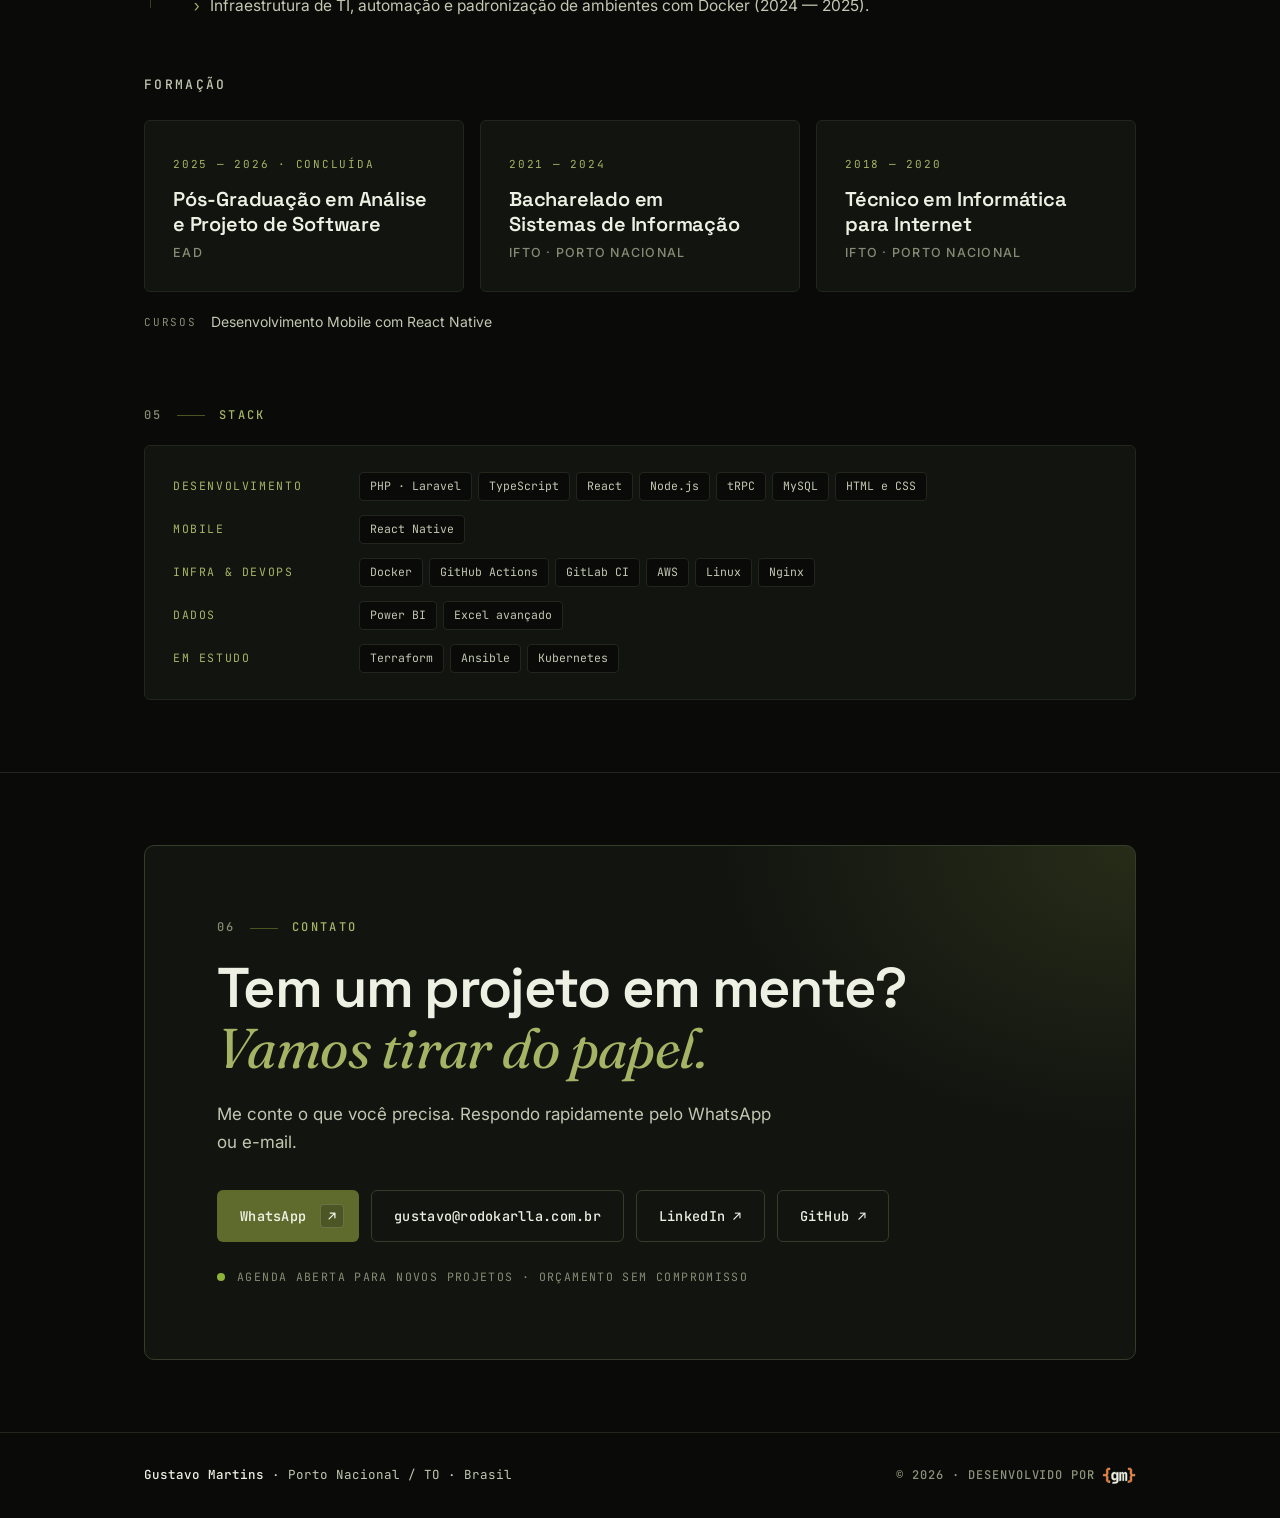
==== commit f2cc9bfb: "Projetos enxutos, efeitos de luz e ajustes no contato - Remove o filtro de projetos e mantém só Aren" ====
--- a/index.html
+++ b/index.html
@@ -63,8 +63,6 @@
       <div class="hero-grid-bg" aria-hidden="true"></div>
       <div class="container hero-inner">
         <div class="hero-text">
-          <span class="status"><i></i> Disponível para novos projetos</span>
-
           <h1 class="hero-name">Gustavo<br><em>Martins</em></h1>
 
           <p class="hero-role">
@@ -182,7 +180,7 @@
 
           <ul class="stats reveal">
             <li><strong class="plus" data-count="6">0</strong><span>anos desenvolvendo para web</span></li>
-            <li><strong data-count="3">0</strong><span>sistemas e sites entregues a clientes</span></li>
+            <li><strong class="plus" data-count="470">0</strong><span>produtos geridos no ERP em uso diário</span></li>
             <li><strong>100%</strong><span>feito sob medida, sem templates prontos</span></li>
             <li><strong>1:1</strong><span>contato direto com quem desenvolve</span></li>
           </ul>
@@ -194,24 +192,13 @@
     <section id="projetos">
       <div class="container">
         <p class="section-label"><span>02</span> Projetos</p>
-        <div class="section-head">
-          <h2 class="section-title reveal">Problemas reais, <em>resolvidos</em>.</h2>
-
-          <div class="filters" role="tablist" aria-label="Filtrar projetos">
-            <button type="button" class="filter active" data-filter="all" role="tab" aria-selected="true">Todos</button>
-            <button type="button" class="filter" data-filter="profissional" role="tab"
-              aria-selected="false">Profissionais</button>
-            <button type="button" class="filter" data-filter="pessoal" role="tab"
-              aria-selected="false">Pessoais</button>
-          </div>
-        </div>
-
-        <!-- Cada <article> é um projeto; data-type="profissional" ou "pessoal" controla o filtro.
+        <h2 class="section-title reveal">Problemas reais, <em>resolvidos</em>.</h2>
+
+        <!-- Só os projetos mais relevantes. Cada <article> abre o modal com o <template id="projeto-NOME">.
              Capa: o atributo data-capa aponta para assets/img/projetos/NOME/capa.webp; se o arquivo
-             existir, ele substitui a imagem/placeholder automaticamente (ver main.js). -->
+             existir, ele substitui a imagem automaticamente (ver main.js). -->
         <div class="projects">
-          <!-- Projeto em destaque. Clicar abre o modal com o conteúdo do <template id="projeto-arena"> -->
-          <article class="card project featured reveal" data-type="profissional" data-projeto="arena">
+          <article class="card project featured reveal" data-projeto="arena">
             <button type="button" class="project-shot" data-abrir="arena"
               aria-label="Ver telas do sistema de gestão para arenas">
               <img src="assets/img/projetos/arena/01-visao-geral.webp" data-capa="assets/img/projetos/arena/capa.webp" width="1600" height="1000"
@@ -240,7 +227,7 @@
             </div>
           </article>
 
-          <article class="card project featured reverse reveal" data-type="profissional" data-projeto="porto-rural">
+          <article class="card project featured reverse reveal" data-projeto="porto-rural">
             <button type="button" class="project-shot" data-abrir="porto-rural"
               aria-label="Ver telas do ERP Porto Rural">
               <img src="assets/img/projetos/porto-rural/01-dashboard.webp" data-capa="assets/img/projetos/porto-rural/capa.webp" width="1600" height="1000"
@@ -269,7 +256,7 @@
             </div>
           </article>
 
-          <article class="card project featured reveal" data-type="profissional" data-projeto="rodokarlla">
+          <article class="card project featured reveal" data-projeto="rodokarlla">
             <button type="button" class="project-shot" data-abrir="rodokarlla"
               aria-label="Ver telas da landing page da RODOKARLLA">
               <img src="assets/img/projetos/rodokarlla/01-inicio.webp" data-capa="assets/img/projetos/rodokarlla/capa.webp" width="1600" height="1000"
@@ -293,51 +280,6 @@
                 <button type="button" class="link-btn" data-abrir="rodokarlla">Ver projeto completo →</button>
                 <a href="https://rodokarlla.com.br" target="_blank" rel="noopener">Site ↗</a>
                 <a href="https://github.com/gusmcardoso/rodokarlla-tema" target="_blank" rel="noopener">Código ↗</a>
-              </div>
-            </div>
-          </article>
-
-          <article class="card project reveal" data-type="profissional" data-projeto="cardapio">
-            <div class="project-thumb" data-capa="assets/img/projetos/cardapio/capa.webp"><span>Menu</span></div>
-            <div class="project-body">
-              <span class="card-tag">Profissional · Freelance</span>
-              <h3>Cardápio online para cafeteria e doceria</h3>
-              <p>Vitrine de doces, montador de bolo em etapas e pedido enviado pronto pelo WhatsApp, direto do celular.</p>
-              <ul class="project-stack"><li>HTML</li><li>CSS</li><li>JavaScript</li><li>Vercel</li></ul>
-              <div class="project-links">
-                <button type="button" class="link-btn" data-abrir="cardapio">Ver projeto completo →</button>
-              </div>
-            </div>
-          </article>
-
-          <article class="card project reveal" data-type="profissional" data-projeto="veiculos">
-            <div class="project-thumb" data-capa="assets/img/projetos/veiculos/capa.webp"><span>Auto</span></div>
-            <div class="project-body">
-              <span class="card-tag">Profissional</span>
-              <h3>Vitrine digital para revenda de veículos</h3>
-              <p>Estoque com filtros, página do anúncio com simulador de parcelas e painel para a loja publicar seus carros.</p>
-              <ul class="project-stack"><li>Next.js</li><li>React</li><li>TypeScript</li><li>SQLite</li></ul>
-              <div class="project-links">
-                <button type="button" class="link-btn" data-abrir="veiculos">Ver projeto completo →</button>
-              </div>
-            </div>
-          </article>
-
-          <article class="card project reveal" data-type="pessoal">
-            <div class="project-thumb" data-capa="assets/img/projetos/infra/capa.webp"><span>CI/CD</span></div>
-            <div class="project-body">
-              <span class="card-tag">DevOps · Código aberto</span>
-              <h3>Infraestrutura deste portfólio</h3>
-              <p>Container Docker com Nginx sem root e pipeline no GitHub Actions: valida o HTML, testa o container e publica a imagem. No ar pela Vercel.</p>
-              <ul class="project-stack">
-                <li>Docker</li>
-                <li>Nginx</li>
-                <li>GitHub Actions</li>
-                <li>GHCR</li>
-                <li>Vercel</li>
-              </ul>
-              <div class="project-links">
-                <a href="https://github.com/gusmcardoso/portfolio" target="_blank" rel="noopener">Ver código ↗</a>
               </div>
             </div>
           </article>
@@ -478,10 +420,15 @@
           <p class="contact-text">Me conte o que você precisa. Respondo rapidamente pelo WhatsApp ou e-mail.</p>
 
           <div class="contact-actions">
-            <a class="btn btn-primary"
+            <!-- Botão principal: brilho passando + seta que "sai" e volta no hover (ver .btn-whats no CSS) -->
+            <a class="btn btn-primary btn-whats"
               href="https://wa.me/5563984049968?text=Ol%C3%A1%20Gustavo%2C%20vi%20seu%20portf%C3%B3lio%20e%20gostaria%20de%20conversar%20sobre%20um%20projeto."
-              target="_blank" rel="noopener">
-              WhatsApp · (63) 98404-9968
+              target="_blank" rel="noopener" aria-label="Conversar no WhatsApp (abre em nova aba)">
+              <span>WhatsApp</span>
+              <span class="btn-whats__seta" aria-hidden="true">
+                <svg viewBox="0 0 24 24"><path d="M7 17 17 7M9 7h8v8" /></svg>
+                <svg viewBox="0 0 24 24"><path d="M7 17 17 7M9 7h8v8" /></svg>
+              </span>
             </a>
             <a class="btn btn-ghost" href="mailto:gustavo@rodokarlla.com.br?subject=Contato%20pelo%20portf%C3%B3lio">
               gustavo@rodokarlla.com.br
@@ -493,6 +440,8 @@
               GitHub ↗
             </a>
           </div>
+
+          <p class="contact-status"><i></i> Agenda aberta para novos projetos · orçamento sem compromisso</p>
         </div>
       </div>
     </section>
@@ -855,90 +804,11 @@
   </template>
 
 
-  <!-- Cardápio online (marca da cliente oculta: em negociação) -->
-  <template id="projeto-cardapio">
-    <figure><img src="assets/img/projetos/cardapio/01-inicio.webp" width="1600" height="1000" alt="Capa do cardápio com horário de funcionamento"><figcaption>Capa: status "aberto agora" e horários ao vivo</figcaption></figure>
-    <figure><img src="assets/img/projetos/cardapio/02-vitrine.webp" width="1600" height="1000" alt="Vitrine de doces com busca e categorias" loading="lazy"><figcaption>Vitrine com busca e categorias</figcaption></figure>
-    <figure><img src="assets/img/projetos/cardapio/03-monte-seu-bolo.webp" width="1600" height="1000" alt="Montador de bolo por tamanho" loading="lazy"><figcaption>Monte seu bolo: tamanho, massa, recheios e toque final</figcaption></figure>
-    <figure><img src="assets/img/projetos/cardapio/04-lojas.webp" width="1600" height="1000" alt="Lojas com mapa" loading="lazy"><figcaption>Duas lojas, com mapa carregado só após o consentimento</figcaption></figure>
-    <figure><img src="assets/img/projetos/cardapio/05-celular.webp" width="1600" height="1000" alt="Cardápio no celular" loading="lazy"><figcaption>Pensado primeiro para o celular</figcaption></figure>
-
-    <div class="modal-text">
-      <span class="card-tag">Profissional · Freelance</span>
-      <h2 id="modalTitulo">Cardápio online para cafeteria e doceria</h2>
-      <p class="modal-lead">Do cardápio impresso para o celular: o cliente escolhe, monta o bolo e envia o pedido pronto pelo WhatsApp.</p>
-
-      <h3>O desafio</h3>
-      <p>Uma cafeteria e doceria com duas lojas recebia pedidos de bolos e doces por mensagens soltas, com muita troca de informação até fechar cada encomenda.</p>
-
-      <h3>A solução</h3>
-      <p>Um cardápio digital rápido e bonito no celular. O cliente navega pela vitrine, monta o bolo passo a passo e o pedido chega organizado no WhatsApp da loja escolhida.</p>
-
-      <h3>Destaques</h3>
-      <ul class="modal-list">
-        <li>Vitrine de produtos com busca e categorias (sob encomenda, pronta entrega, doces, salgados, bebidas…)</li>
-        <li>Montador de bolo em etapas: tamanho, massa, recheios e toque final, com o preço de cada opção</li>
-        <li>Pedido enviado pronto pelo WhatsApp</li>
-        <li>Status "aberto agora" e horários de funcionamento</li>
-        <li>Duas lojas, com o mapa do Google carregado só depois do aceite de cookies (LGPD)</li>
-        <li>Campanhas sazonais que ligam e desligam sem mexer no layout</li>
-      </ul>
-
-      <h3>Tecnologias</h3>
-      <ul class="project-stack"><li>HTML</li><li>CSS</li><li>JavaScript</li><li>Schema.org</li><li>Vercel</li></ul>
-
-      <p class="modal-note">Projeto em fase de aprovação com a cliente: nome, logo, endereços e telefones foram ocultados nas telas.</p>
-    </div>
-  </template>
-
-  <!-- Bortoloti Veículos -->
-  <template id="projeto-veiculos">
-    <figure><img src="assets/img/projetos/veiculos/01-inicio.webp" width="1600" height="1000" alt="Página inicial da Bortoloti Veículos"><figcaption>Início: busca por marca, categoria e preço</figcaption></figure>
-    <figure><img src="assets/img/projetos/veiculos/02-estoque.webp" width="1600" height="1000" alt="Estoque de veículos com filtros" loading="lazy"><figcaption>Estoque com filtros por marca, categoria e combustível</figcaption></figure>
-    <figure><img src="assets/img/projetos/veiculos/03-anuncio.webp" width="1600" height="1000" alt="Página do anúncio com galeria de fotos" loading="lazy"><figcaption>Anúncio com galeria de fotos e contato pelo WhatsApp</figcaption></figure>
-    <figure><img src="assets/img/projetos/veiculos/04-ficha-e-simulador.webp" width="1600" height="1000" alt="Ficha técnica e simulador de financiamento" loading="lazy"><figcaption>Ficha técnica, opcionais e simulador de parcelas</figcaption></figure>
-    <figure><img src="assets/img/projetos/veiculos/05-contato.webp" width="1600" height="1000" alt="Página de contato" loading="lazy"><figcaption>Contato: a mensagem cai direto no painel</figcaption></figure>
-    <figure><img src="assets/img/projetos/veiculos/06-painel.webp" width="1600" height="1000" alt="Visão geral do painel" loading="lazy"><figcaption>Painel: anúncios no ar, mensagens e mais vistos</figcaption></figure>
-    <figure><img src="assets/img/projetos/veiculos/07-anuncios.webp" width="1600" height="1000" alt="Lista de anúncios no painel" loading="lazy"><figcaption>Anúncios: no ar, rascunho, destaque e vendido</figcaption></figure>
-    <figure><img src="assets/img/projetos/veiculos/08-novo-anuncio.webp" width="1600" height="1000" alt="Cadastro de novo anúncio" loading="lazy"><figcaption>Novo anúncio com envio de fotos</figcaption></figure>
-    <figure><img src="assets/img/projetos/veiculos/09-mensagens.webp" width="1600" height="1000" alt="Mensagens recebidas" loading="lazy"><figcaption>Mensagens dos interessados (dados fictícios)</figcaption></figure>
-    <figure><img src="assets/img/projetos/veiculos/10-celular.webp" width="1600" height="1000" alt="Vitrine de veículos no celular" loading="lazy"><figcaption>Vitrine, estoque e anúncio no celular</figcaption></figure>
-
-    <div class="modal-text">
-      <span class="card-tag">Profissional</span>
-      <h2 id="modalTitulo">Vitrine digital para revenda de veículos</h2>
-      <p class="modal-lead">Site e painel da Bortoloti Veículos: o cliente encontra o carro, simula a parcela e chama no WhatsApp; a loja publica sozinha.</p>
-
-      <h3>O desafio</h3>
-      <p>Uma revenda de seminovos precisava mostrar o estoque de forma profissional e publicar carros novos sem depender de terceiros.</p>
-
-      <h3>A solução</h3>
-      <p>Uma vitrine rápida com filtros e página completa de cada veículo, mais um painel onde o vendedor cadastra, destaca e marca como vendido em poucos cliques.</p>
-
-      <h3>Destaques</h3>
-      <ul class="modal-list">
-        <li>Busca e filtros por marca, categoria, combustível e preço</li>
-        <li>Página do anúncio com galeria, ficha técnica e opcionais</li>
-        <li>Simulador de financiamento com entrada e prazo</li>
-        <li>Favoritos salvos no navegador do visitante</li>
-        <li>Formulário de contato que vira mensagem no painel, com resposta pelo WhatsApp</li>
-        <li>Painel: anúncios no ar, rascunhos, destaques, vendidos, visualizações e envio de fotos</li>
-        <li>Login com senha protegida (scrypt) e sessão em cookie assinado</li>
-        <li>SEO com sitemap e robots</li>
-      </ul>
-
-      <h3>Tecnologias</h3>
-      <ul class="project-stack"><li>Next.js 16</li><li>React 19</li><li>TypeScript</li><li>Tailwind 4</li><li>SQLite</li><li>Server Actions</li></ul>
-
-      <p class="modal-note">Nas telas, os dados de interessados foram substituídos por fictícios.</p>
-    </div>
-  </template>
-
   <!-- ═══════════════ FOOTER ═══════════════ -->
   <footer class="footer">
     <div class="container footer-inner">
       <p><strong>Gustavo Martins</strong> · Porto Nacional / TO · Brasil</p>
-      <a class="gm-credito" href="#topo" title="Gustavo Martins — Desenvolvimento web"><span class="gm-credito__texto">© 2026 · Desenvolvido por</span><svg class="gm-credito__logo" viewBox="0 0 213 127" role="img" aria-label="gm"><path d="M43.392 108.656C39.808 108.656 36.64 107.952 33.888 106.544C31.2 105.136 29.152 103.152 27.744 100.592C26.336 98.096 25.728 95.088 25.92 91.568L26.88 76.976C27.072 74.352 26.528 72.368 25.248 71.024C24.032 69.68 21.952 69.008 19.008 69.008H7.584V57.968H19.008C21.952 57.968 24.032 57.296 25.248 55.952C26.528 54.608 27.072 52.656 26.88 50.096L25.92 35.024C25.728 31.568 26.336 28.592 27.744 26.096C29.152 23.6 31.2 21.68 33.888 20.336C36.64 18.992 39.808 18.32 43.392 18.32H50.016V29.36H45.12C42.816 29.36 40.992 29.904 39.648 30.992C38.368 32.08 37.792 33.808 37.92 36.176L38.88 51.152C39.136 54.928 38.016 57.968 35.52 60.272C33.024 62.576 29.536 63.728 25.056 63.728V63.056C29.472 63.056 32.928 64.24 35.424 66.608C37.984 68.912 39.136 71.984 38.88 75.824L37.92 90.8C37.856 92.912 38.464 94.576 39.744 95.792C41.088 96.944 42.88 97.52 45.12 97.52H50.016V108.656H43.392ZM162.992 108.656V97.52H167.888C170.128 97.52 171.92 96.944 173.264 95.792C174.608 94.576 175.216 92.912 175.088 90.8L174.128 75.824C173.872 71.984 174.992 68.912 177.488 66.608C180.048 64.24 183.536 63.056 187.952 63.056V63.728C183.536 63.728 180.048 62.576 177.488 60.272C174.992 57.968 173.872 54.928 174.128 51.152L175.088 36.176C175.216 33.808 174.608 32.08 173.264 30.992C171.984 29.904 170.192 29.36 167.888 29.36H162.992V18.32H169.616C173.2 18.32 176.336 18.992 179.024 20.336C181.776 21.68 183.856 23.6 185.264 26.096C186.672 28.592 187.28 31.568 187.088 35.024L186.128 50.096C185.936 52.656 186.48 54.608 187.76 55.952C189.04 57.296 191.12 57.968 194 57.968H205.424V69.008H194C191.12 69.008 189.04 69.68 187.76 71.024C186.48 72.368 185.936 74.352 186.128 76.976L187.088 91.568C187.28 95.088 186.672 98.096 185.264 100.592C183.856 103.152 181.776 105.136 179.024 106.544C176.336 107.952 173.2 108.656 169.616 108.656H162.992Z" fill="#F26B1D"/><path d="M66.3945 115.28V105.296H82.0425C84.7305 105.296 86.7465 104.624 88.0905 103.28C89.4345 102 90.1065 100.144 90.1065 97.712V93.776L90.2985 83.888H87.7065L90.2985 81.296C90.2985 85.584 89.0185 88.944 86.4585 91.376C83.9625 93.744 80.5705 94.928 76.2825 94.928C70.9065 94.928 66.6185 93.104 63.4185 89.456C60.2825 85.808 58.7145 80.88 58.7145 74.672V64.4C58.7145 58.256 60.2825 53.36 63.4185 49.712C66.6185 46.064 70.9065 44.24 76.2825 44.24C80.5705 44.24 83.9625 45.456 86.4585 47.888C89.0185 50.256 90.2985 53.584 90.2985 57.872L87.7065 55.28H90.2985L90.0105 45.2H102.01V98C102.01 103.312 100.25 107.504 96.7305 110.576C93.2105 113.712 88.3785 115.28 82.2345 115.28H66.3945ZM80.3145 84.56C83.3865 84.56 85.7545 83.664 87.4185 81.872C89.1465 80.016 90.0105 77.456 90.0105 74.192V64.976C90.0105 61.712 89.1465 59.184 87.4185 57.392C85.7545 55.536 83.3865 54.608 80.3145 54.608C77.2425 54.608 74.8745 55.504 73.2105 57.296C71.5465 59.088 70.7145 61.648 70.7145 64.976V74.192C70.7145 77.52 71.5465 80.08 73.2105 81.872C74.8745 83.664 77.2425 84.56 80.3145 84.56ZM108.597 98V45.2H118.389V52.304H120.405L118.773 54.032C118.773 51.088 119.605 48.72 121.269 46.928C122.933 45.136 125.077 44.24 127.701 44.24C130.517 44.24 132.693 45.392 134.229 47.696C135.829 50 136.629 53.104 136.629 57.008L134.517 52.304H137.781L136.533 54.032C136.533 51.088 137.365 48.72 139.029 46.928C140.693 45.136 142.901 44.24 145.653 44.24C148.917 44.24 151.509 45.456 153.429 47.888C155.349 50.32 156.309 53.616 156.309 57.776V98H145.749V58.256C145.749 56.528 145.365 55.184 144.597 54.224C143.829 53.2 142.709 52.688 141.237 52.688C139.829 52.688 138.709 53.168 137.877 54.128C137.109 55.088 136.725 56.464 136.725 58.256V98H128.085V58.256C128.085 56.464 127.701 55.088 126.933 54.128C126.165 53.168 125.045 52.688 123.573 52.688C122.101 52.688 120.981 53.168 120.213 54.128C119.509 55.088 119.157 56.464 119.157 58.256V98H108.597Z" fill="currentColor"/></svg></a>
+      <a class="gm-credito" href="#topo" title="Gustavo Martins — Desenvolvimento web"><span class="gm-credito__texto">© 2026 · Desenvolvido por</span><svg class="gm-credito__logo" viewBox="0 0 213 127" role="img" aria-label="gm"><defs><filter id="gm-credito-glow" x="-30%" y="-30%" width="160%" height="160%"><feGaussianBlur stdDeviation="5"/></filter></defs><g class="gm-credito__brilho" filter="url(#gm-credito-glow)"><use href="#gm-credito-chaves"/><use href="#gm-credito-letras"/></g><path id="gm-credito-chaves" d="M43.392 108.656C39.808 108.656 36.64 107.952 33.888 106.544C31.2 105.136 29.152 103.152 27.744 100.592C26.336 98.096 25.728 95.088 25.92 91.568L26.88 76.976C27.072 74.352 26.528 72.368 25.248 71.024C24.032 69.68 21.952 69.008 19.008 69.008H7.584V57.968H19.008C21.952 57.968 24.032 57.296 25.248 55.952C26.528 54.608 27.072 52.656 26.88 50.096L25.92 35.024C25.728 31.568 26.336 28.592 27.744 26.096C29.152 23.6 31.2 21.68 33.888 20.336C36.64 18.992 39.808 18.32 43.392 18.32H50.016V29.36H45.12C42.816 29.36 40.992 29.904 39.648 30.992C38.368 32.08 37.792 33.808 37.92 36.176L38.88 51.152C39.136 54.928 38.016 57.968 35.52 60.272C33.024 62.576 29.536 63.728 25.056 63.728V63.056C29.472 63.056 32.928 64.24 35.424 66.608C37.984 68.912 39.136 71.984 38.88 75.824L37.92 90.8C37.856 92.912 38.464 94.576 39.744 95.792C41.088 96.944 42.88 97.52 45.12 97.52H50.016V108.656H43.392ZM162.992 108.656V97.52H167.888C170.128 97.52 171.92 96.944 173.264 95.792C174.608 94.576 175.216 92.912 175.088 90.8L174.128 75.824C173.872 71.984 174.992 68.912 177.488 66.608C180.048 64.24 183.536 63.056 187.952 63.056V63.728C183.536 63.728 180.048 62.576 177.488 60.272C174.992 57.968 173.872 54.928 174.128 51.152L175.088 36.176C175.216 33.808 174.608 32.08 173.264 30.992C171.984 29.904 170.192 29.36 167.888 29.36H162.992V18.32H169.616C173.2 18.32 176.336 18.992 179.024 20.336C181.776 21.68 183.856 23.6 185.264 26.096C186.672 28.592 187.28 31.568 187.088 35.024L186.128 50.096C185.936 52.656 186.48 54.608 187.76 55.952C189.04 57.296 191.12 57.968 194 57.968H205.424V69.008H194C191.12 69.008 189.04 69.68 187.76 71.024C186.48 72.368 185.936 74.352 186.128 76.976L187.088 91.568C187.28 95.088 186.672 98.096 185.264 100.592C183.856 103.152 181.776 105.136 179.024 106.544C176.336 107.952 173.2 108.656 169.616 108.656H162.992Z" fill="#F26B1D"/><path id="gm-credito-letras" d="M66.3945 115.28V105.296H82.0425C84.7305 105.296 86.7465 104.624 88.0905 103.28C89.4345 102 90.1065 100.144 90.1065 97.712V93.776L90.2985 83.888H87.7065L90.2985 81.296C90.2985 85.584 89.0185 88.944 86.4585 91.376C83.9625 93.744 80.5705 94.928 76.2825 94.928C70.9065 94.928 66.6185 93.104 63.4185 89.456C60.2825 85.808 58.7145 80.88 58.7145 74.672V64.4C58.7145 58.256 60.2825 53.36 63.4185 49.712C66.6185 46.064 70.9065 44.24 76.2825 44.24C80.5705 44.24 83.9625 45.456 86.4585 47.888C89.0185 50.256 90.2985 53.584 90.2985 57.872L87.7065 55.28H90.2985L90.0105 45.2H102.01V98C102.01 103.312 100.25 107.504 96.7305 110.576C93.2105 113.712 88.3785 115.28 82.2345 115.28H66.3945ZM80.3145 84.56C83.3865 84.56 85.7545 83.664 87.4185 81.872C89.1465 80.016 90.0105 77.456 90.0105 74.192V64.976C90.0105 61.712 89.1465 59.184 87.4185 57.392C85.7545 55.536 83.3865 54.608 80.3145 54.608C77.2425 54.608 74.8745 55.504 73.2105 57.296C71.5465 59.088 70.7145 61.648 70.7145 64.976V74.192C70.7145 77.52 71.5465 80.08 73.2105 81.872C74.8745 83.664 77.2425 84.56 80.3145 84.56ZM108.597 98V45.2H118.389V52.304H120.405L118.773 54.032C118.773 51.088 119.605 48.72 121.269 46.928C122.933 45.136 125.077 44.24 127.701 44.24C130.517 44.24 132.693 45.392 134.229 47.696C135.829 50 136.629 53.104 136.629 57.008L134.517 52.304H137.781L136.533 54.032C136.533 51.088 137.365 48.72 139.029 46.928C140.693 45.136 142.901 44.24 145.653 44.24C148.917 44.24 151.509 45.456 153.429 47.888C155.349 50.32 156.309 53.616 156.309 57.776V98H145.749V58.256C145.749 56.528 145.365 55.184 144.597 54.224C143.829 53.2 142.709 52.688 141.237 52.688C139.829 52.688 138.709 53.168 137.877 54.128C137.109 55.088 136.725 56.464 136.725 58.256V98H128.085V58.256C128.085 56.464 127.701 55.088 126.933 54.128C126.165 53.168 125.045 52.688 123.573 52.688C122.101 52.688 120.981 53.168 120.213 54.128C119.509 55.088 119.157 56.464 119.157 58.256V98H108.597Z" fill="currentColor"/></svg></a>
     </div>
   </footer>
 
--- a/assets/css/style.css
+++ b/assets/css/style.css
@@ -291,22 +291,20 @@
   align-items: center;
 }
 
-.status {
-  display: inline-flex;
+/* Disponibilidade: fica no Contato, junto dos botões (antes era um selo solto no topo do hero) */
+.contact-status {
+  margin-top: 26px;
+  display: flex;
   align-items: center;
   gap: 12px;
-  padding: 7px 14px;
-  border: 1px solid var(--line-strong);
-  border-radius: 999px;
-  background: rgba(18, 20, 16, .7);
   font-family: var(--mono);
   font-size: 11.5px;
-  letter-spacing: .14em;
-  text-transform: uppercase;
-  color: var(--text-dim);
-  margin-bottom: 28px;
-}
-.status i {
+  letter-spacing: .12em;
+  text-transform: uppercase;
+  color: var(--muted);
+}
+.contact-status i {
+  flex: none;
   width: 8px; height: 8px;
   border-radius: 50%;
   background: var(--signal);
@@ -563,46 +561,12 @@
 @media (max-width: 700px) { .edu-grid { grid-template-columns: 1fr; } }
 
 /* ---------- Projetos ---------- */
-.section-head {
-  display: flex;
-  justify-content: space-between;
-  align-items: flex-end;
-  gap: 24px;
-  flex-wrap: wrap;
-  margin-bottom: 48px;
-}
-.section-head .section-title { margin-bottom: 0; }
-
-.filters {
-  display: inline-flex;
-  padding: 4px;
-  border: 1px solid var(--line-strong);
-  border-radius: var(--radius);
-  background: var(--surface);
-}
-.filter {
-  padding: 8px 14px;
-  border: 0;
-  border-radius: 4px;
-  background: transparent;
-  color: var(--text-dim);
-  font-family: var(--mono);
-  font-size: 12px;
-  letter-spacing: .06em;
-  text-transform: uppercase;
-  cursor: pointer;
-  transition: background .2s ease, color .2s ease;
-}
-.filter:hover { color: var(--text); }
-.filter.active { background: var(--accent); color: var(--on-accent); }
-
 .projects {
   display: grid;
   grid-template-columns: repeat(2, 1fr);
   gap: 20px;
 }
 .project { padding: 0; overflow: hidden; display: flex; flex-direction: column; }
-.project.hidden { display: none; }
 .project-thumb {
   display: grid;
   place-items: center;
@@ -1096,15 +1060,122 @@
     -webkit-text-fill-color: transparent;
     animation: gm-credito-luz 4.5s linear infinite;
   }
-  .gm-credito__logo { animation: gm-credito-brilho 4.5s linear infinite; }
 }
 .gm-credito:hover .gm-credito__texto { -webkit-text-fill-color: var(--gm-luz); }
 @keyframes gm-credito-luz { from { background-position: 100% 0; } to { background-position: 0 0; } }
+
+/* Logo: quando a luz verde sai do texto (~83% do ciclo), a logo acende com as próprias cores.
+   .gm-credito__brilho é uma cópia desfocada das chaves e das letras, então o laranja brilha
+   laranja e o branco brilha branco. */
+.gm-credito__logo { overflow: visible; }
+.gm-credito__brilho { opacity: 0; animation: gm-credito-brilho 4.5s linear infinite; }
+.gm-credito:hover .gm-credito__brilho { animation: none; opacity: .85; }
 @keyframes gm-credito-brilho {
-  0%, 55%, 100% { filter: none; }
-  70% { filter: drop-shadow(0 0 6px var(--gm-luz)); }
+  0%, 80%, 100% { opacity: 0; }
+  89% { opacity: 1; }
 }
 @media (prefers-reduced-motion: reduce) {
-  .gm-credito__texto, .gm-credito__logo { animation: none; }
+  .gm-credito__texto, .gm-credito__brilho { animation: none; }
 }
 /* <<< gm-credito */
+
+
+/* ==========================================================
+   Jogo de luz e sombra (menu, "Vamos tirar do papel." e botão do WhatsApp)
+   Mesma linguagem do selo gm-credito: um feixe de luz verde passando.
+   ========================================================== */
+:root { --luz: #E4F5A0; }
+
+@supports ((-webkit-background-clip: text) or (background-clip: text)) {
+  /* Menu: o feixe atravessa a palavra enquanto o mouse está em cima */
+  .nav-links a {
+    --base: var(--text-dim);
+    background-image: linear-gradient(100deg, var(--base) 38%, var(--luz) 50%, var(--base) 62%);
+    background-size: 250% 100%;
+    background-position: 100% 0;
+    -webkit-background-clip: text;
+    background-clip: text;
+    -webkit-text-fill-color: transparent;
+    transition: filter .3s ease, border-color .2s ease;
+  }
+  .nav-links .nav-cta { --base: var(--text); }
+  .nav-links a.active { --base: var(--accent-lift); }
+  .nav-links a:hover {
+    --base: var(--accent-lift);
+    filter: drop-shadow(0 0 7px rgba(163, 181, 101, .45));
+    animation: luz-passando 1.6s ease-in-out infinite;
+  }
+
+  /* Contato: frase de destaque com o feixe passando sem parar */
+  .contact-title em {
+    padding-right: .12em; /* o itálico da serifa não é cortado pelo clip */
+    background-image: linear-gradient(100deg, var(--accent-lift) 40%, var(--luz) 50%, var(--accent-lift) 60%);
+    background-size: 250% 100%;
+    -webkit-background-clip: text;
+    background-clip: text;
+    -webkit-text-fill-color: transparent;
+    animation: luz-passando 4.5s linear infinite, luz-sombra 4.5s linear infinite;
+  }
+}
+@keyframes luz-passando {
+  0% { background-position: 100% 0; }
+  70%, 100% { background-position: 0 0; }
+}
+@keyframes luz-sombra {
+  0%, 30%, 100% { filter: drop-shadow(0 0 0 transparent); }
+  50% { filter: drop-shadow(0 0 14px rgba(163, 181, 101, .38)); }
+}
+
+/* Botão do WhatsApp: brilho que cruza o botão, halo verde e a seta que "sai" e volta */
+.btn-whats {
+  position: relative;
+  overflow: hidden;
+  isolation: isolate;
+  gap: 14px;
+  padding-right: 14px;
+  transition: background .3s ease, transform .3s ease, box-shadow .3s ease;
+}
+.btn-whats::before {
+  content: "";
+  position: absolute;
+  inset: 0 auto 0 0;
+  width: 60%;
+  z-index: -1;
+  background: linear-gradient(100deg, transparent, rgba(228, 245, 160, .35), transparent);
+  transform: translateX(-120%) skewX(-20deg);
+  pointer-events: none;
+}
+.btn-whats:hover {
+  transform: translateY(-2px);
+  box-shadow: 0 10px 28px -8px rgba(141, 179, 58, .55), 0 0 0 1px rgba(163, 181, 101, .45);
+}
+.btn-whats:hover::before { animation: whats-brilho .9s ease; }
+@keyframes whats-brilho { to { transform: translateX(260%) skewX(-20deg); } }
+
+/* Seta num quadradinho com cantos de HUD, como os cards */
+.btn-whats__seta {
+  position: relative;
+  display: inline-grid;
+  width: 24px; height: 24px;
+  overflow: hidden;
+  border-radius: 4px;
+  background: rgba(10, 11, 8, .22);
+  box-shadow: inset 0 0 0 1px rgba(238, 240, 228, .18);
+  transition: background .3s ease, box-shadow .3s ease;
+}
+.btn-whats__seta svg {
+  grid-area: 1 / 1;
+  place-self: center;
+  width: 14px; height: 14px;
+  fill: none !important;
+  stroke: currentColor !important;
+  stroke-width: 2.2;
+  transition: transform .45s cubic-bezier(.65, 0, .35, 1);
+}
+.btn-whats__seta svg + svg { transform: translate(-150%, 150%); }
+.btn-whats:hover .btn-whats__seta {
+  background: rgba(10, 11, 8, .4);
+  box-shadow: inset 0 0 0 1px var(--luz);
+}
+.btn-whats:hover .btn-whats__seta svg { transform: translate(150%, -150%); }
+.btn-whats:hover .btn-whats__seta svg + svg { transform: none; color: var(--luz); }
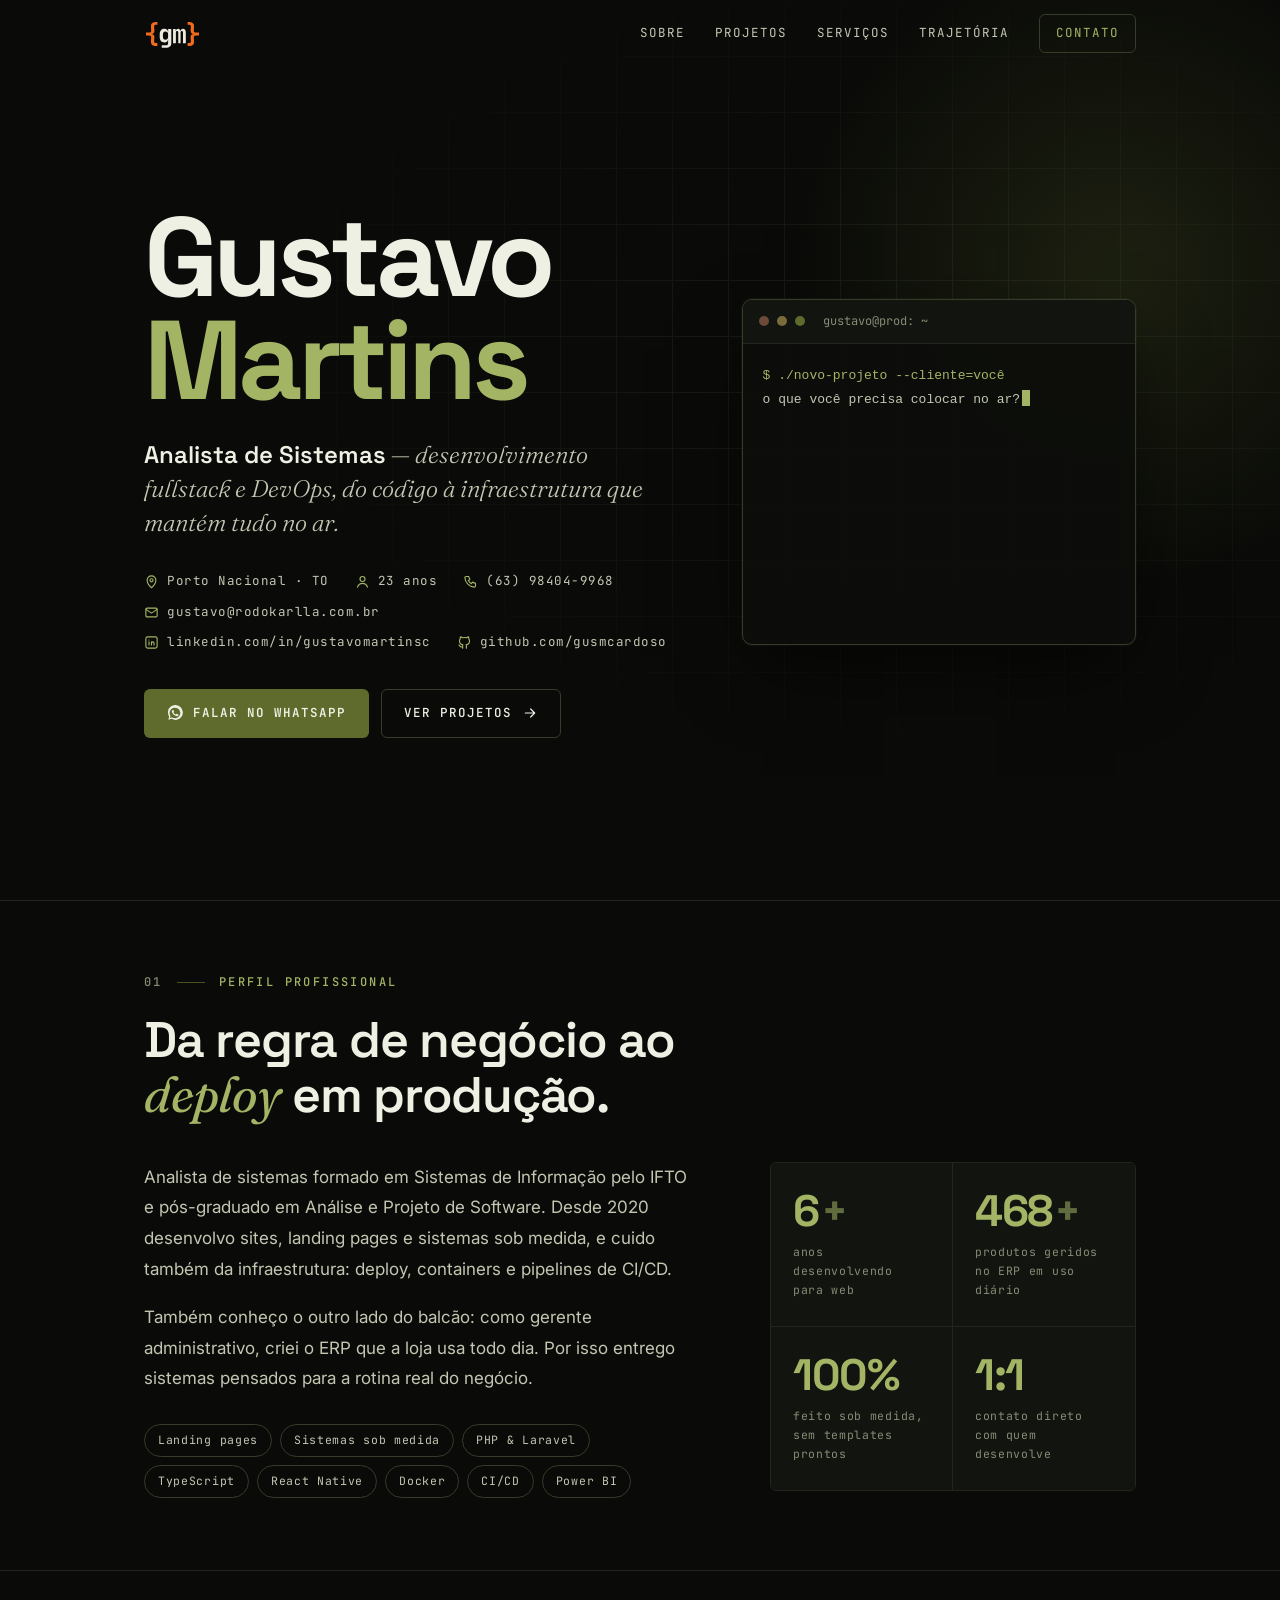
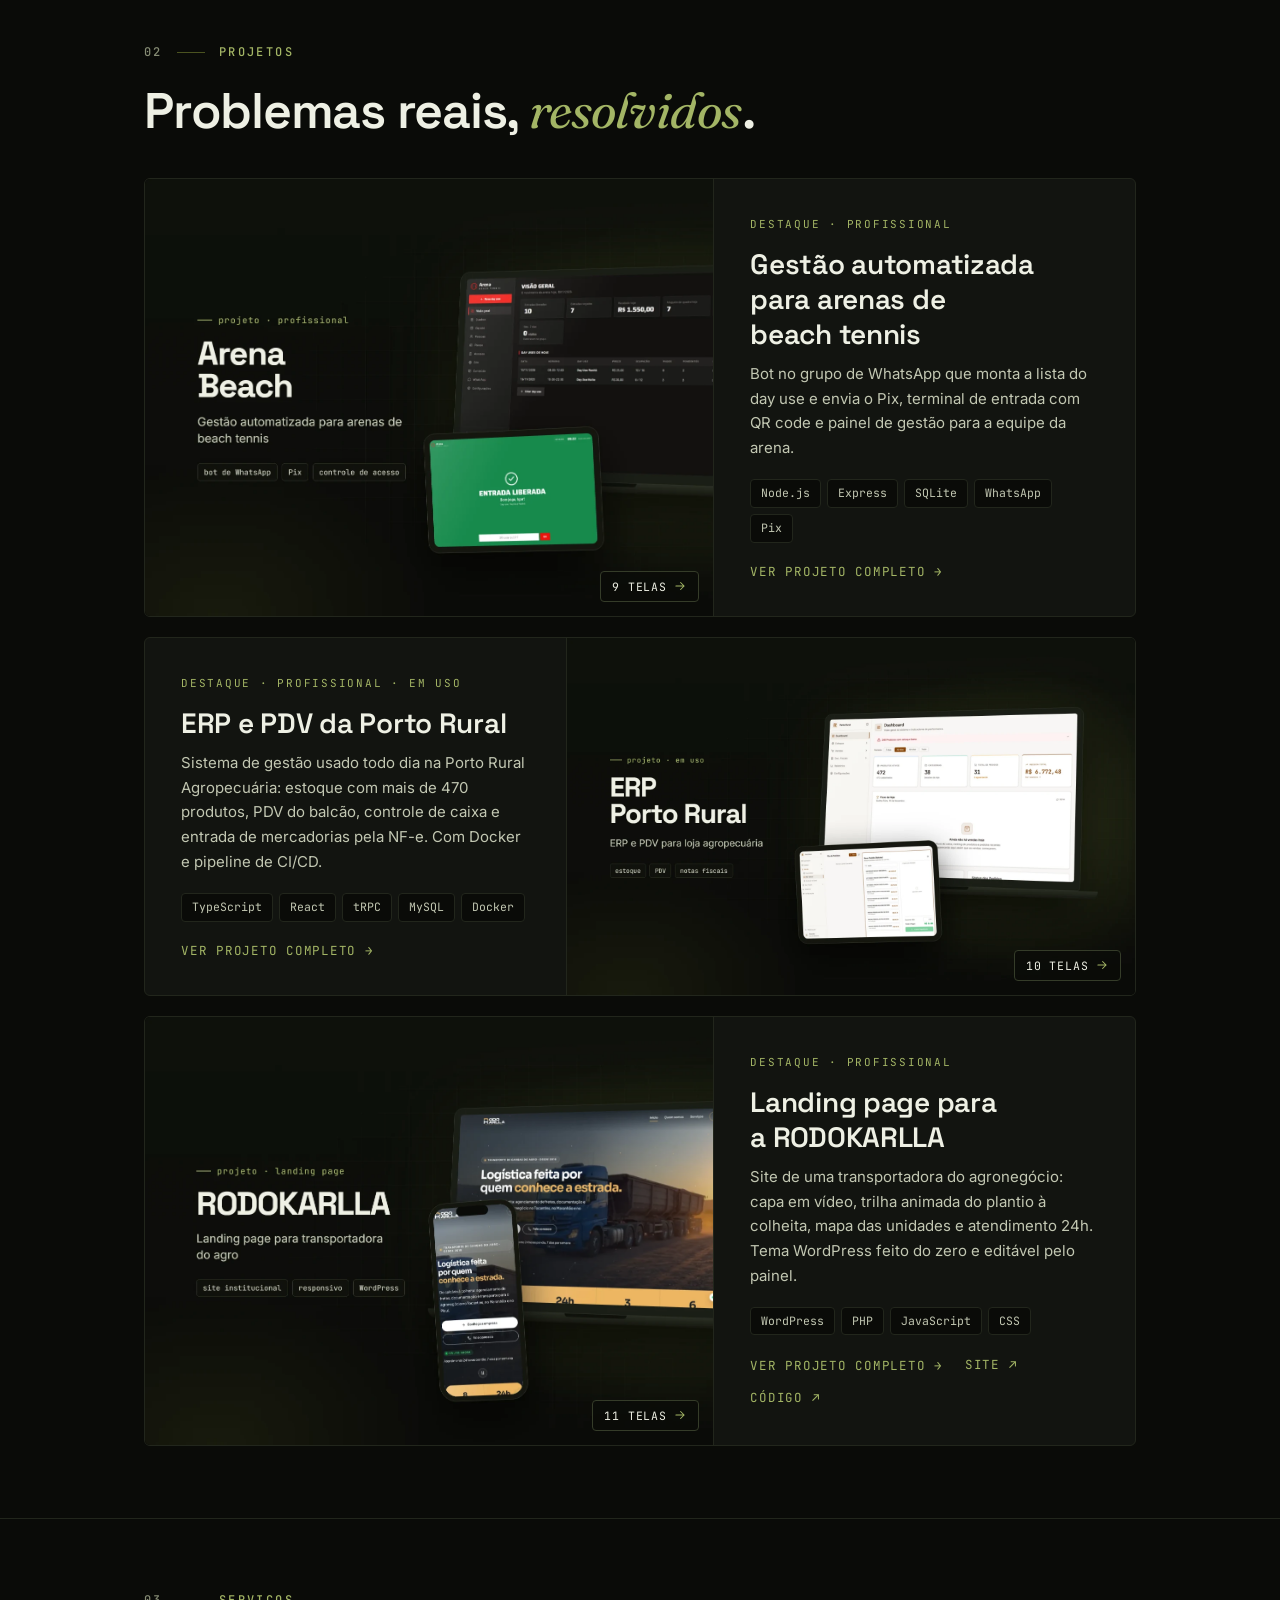
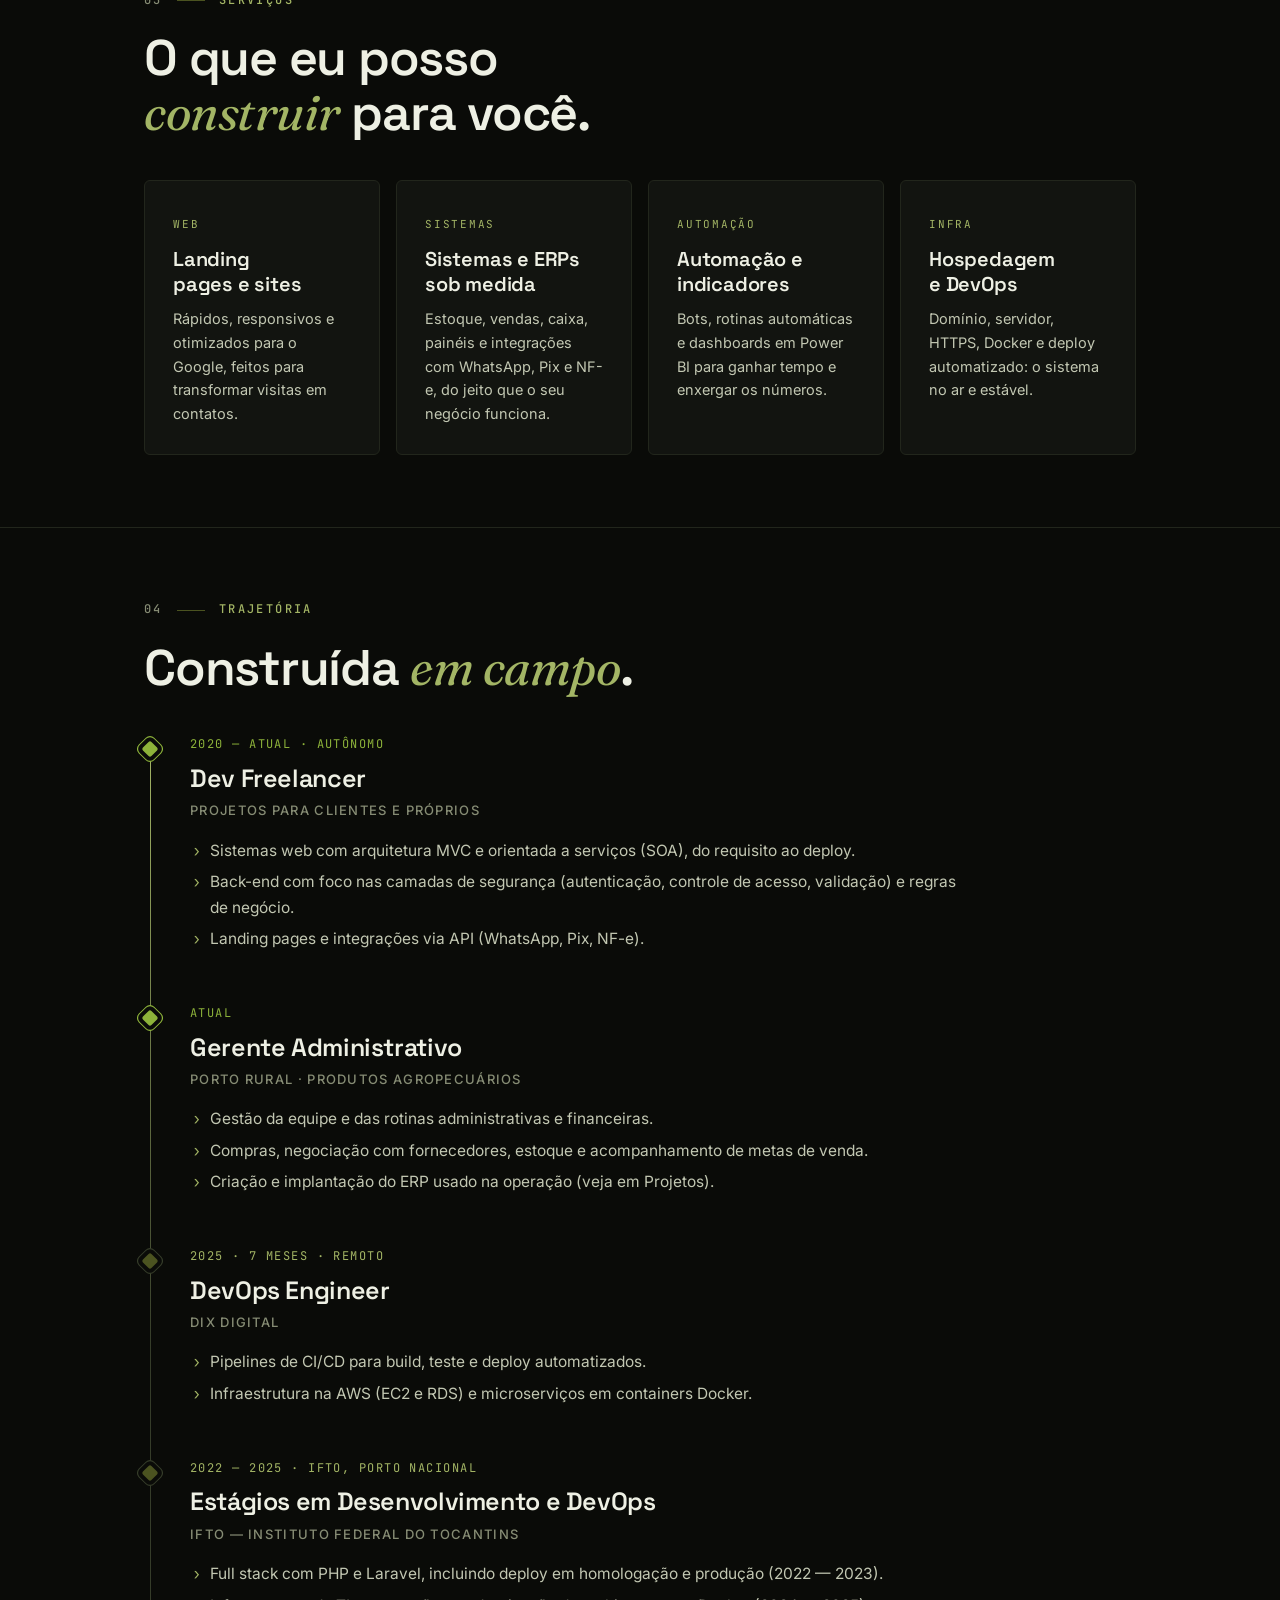
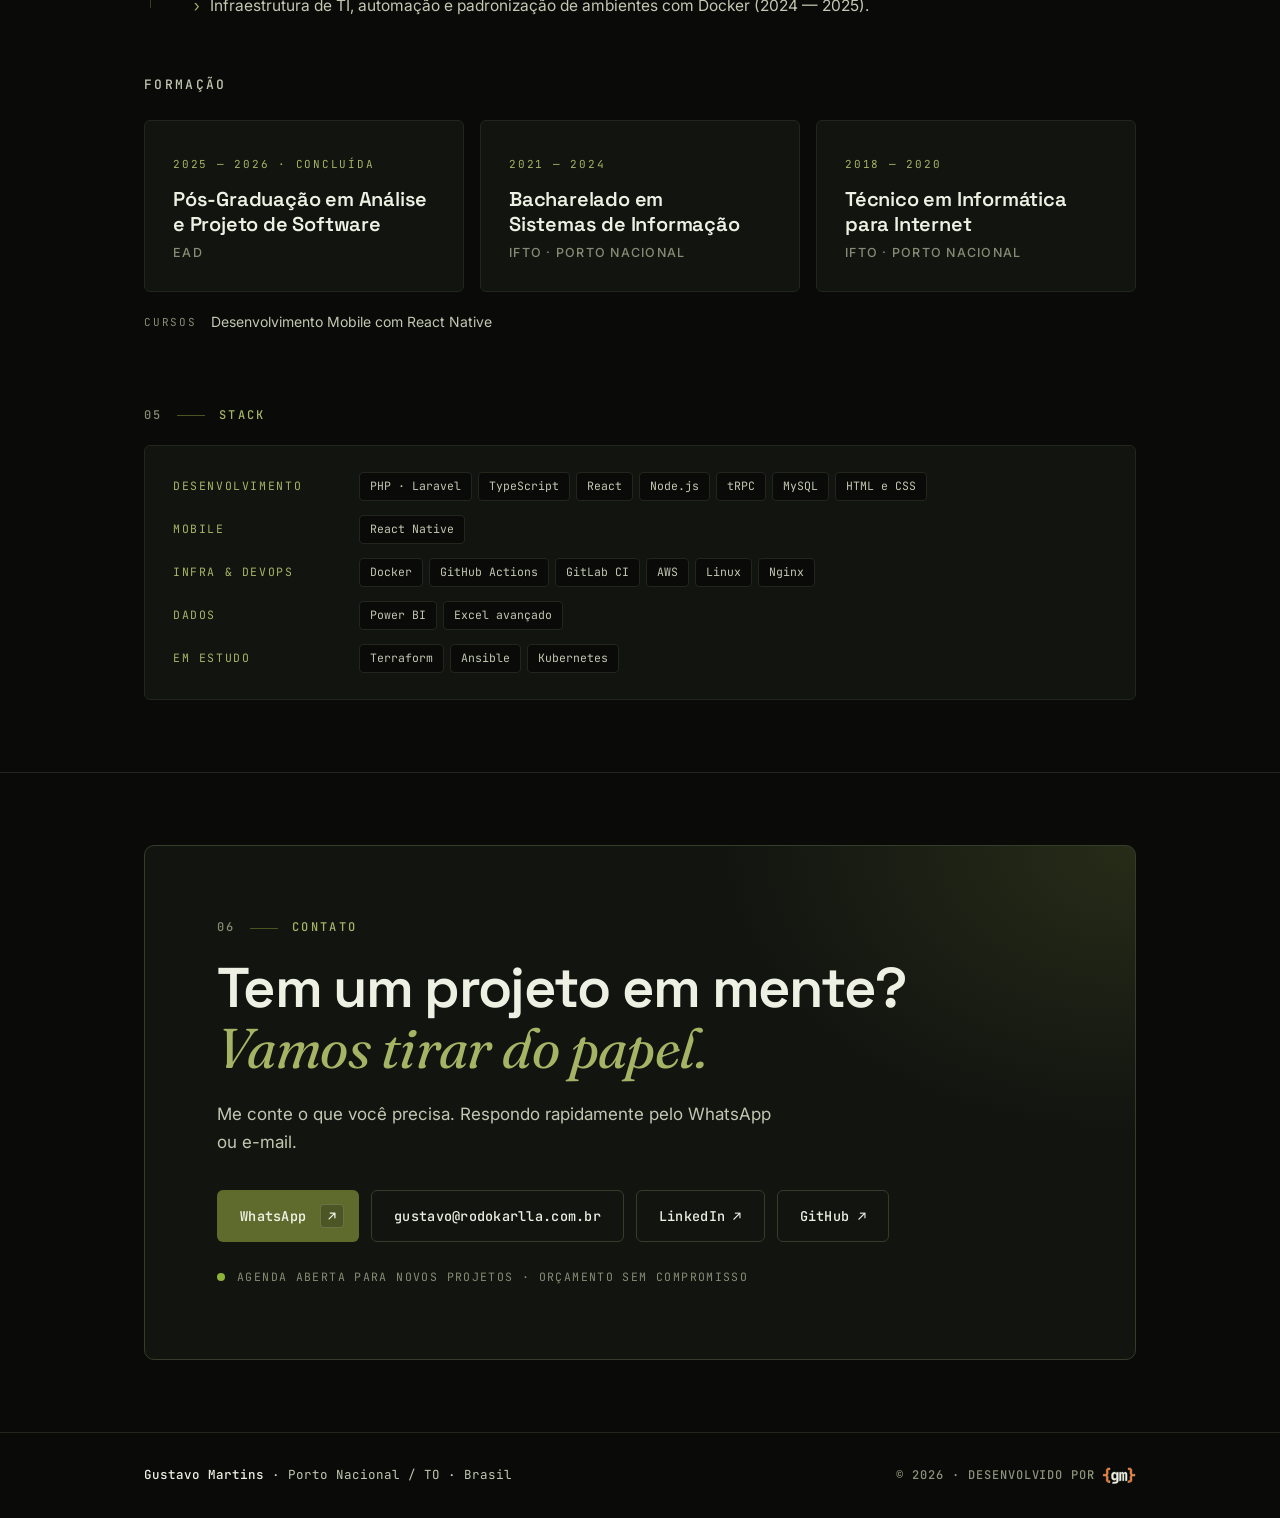
==== commit 2add6f1f: "Vercel Web Analytics Co-Authored-By: Claude Opus 5.5 <noreply@anthropic.com>" ====
--- a/index.html
+++ b/index.html
@@ -813,6 +813,8 @@
   </footer>
 
   <script src="assets/js/main.js" defer></script>
+  <!-- Vercel Web Analytics (sem cookies). Só existe no deploy da Vercel; no XAMPP/Docker dá 404, sem efeito na página. -->
+  <script defer src="/_vercel/insights/script.js"></script>
 </body>
 
 </html>
--- a/assets/css/style.css
+++ b/assets/css/style.css
@@ -924,6 +924,14 @@
 .contact-text { margin-top: 20px; max-width: 52ch; color: var(--text-dim); font-size: 17px; }
 .contact-actions { margin-top: 34px; display: flex; flex-wrap: wrap; gap: 12px; }
 .contact-actions .btn { text-transform: none; letter-spacing: .02em; font-size: 13.5px; }
+/* Celular: botões em grade ocupando a largura toda (WhatsApp e e-mail inteiros, LinkedIn e GitHub lado a lado) */
+@media (max-width: 560px) {
+  .contact-actions { display: grid; grid-template-columns: 1fr 1fr; }
+  .contact-actions .btn { justify-content: center; min-width: 0; padding-inline: 16px; }
+  .contact-actions .btn-whats,
+  .contact-actions .btn[href^="mailto:"] { grid-column: 1 / -1; }
+  .contact-actions .btn[href^="mailto:"] { overflow-wrap: anywhere; }
+}
 
 /* ---------- Footer ---------- */
 .footer { border-top: 1px solid var(--line); padding: 32px 0; }
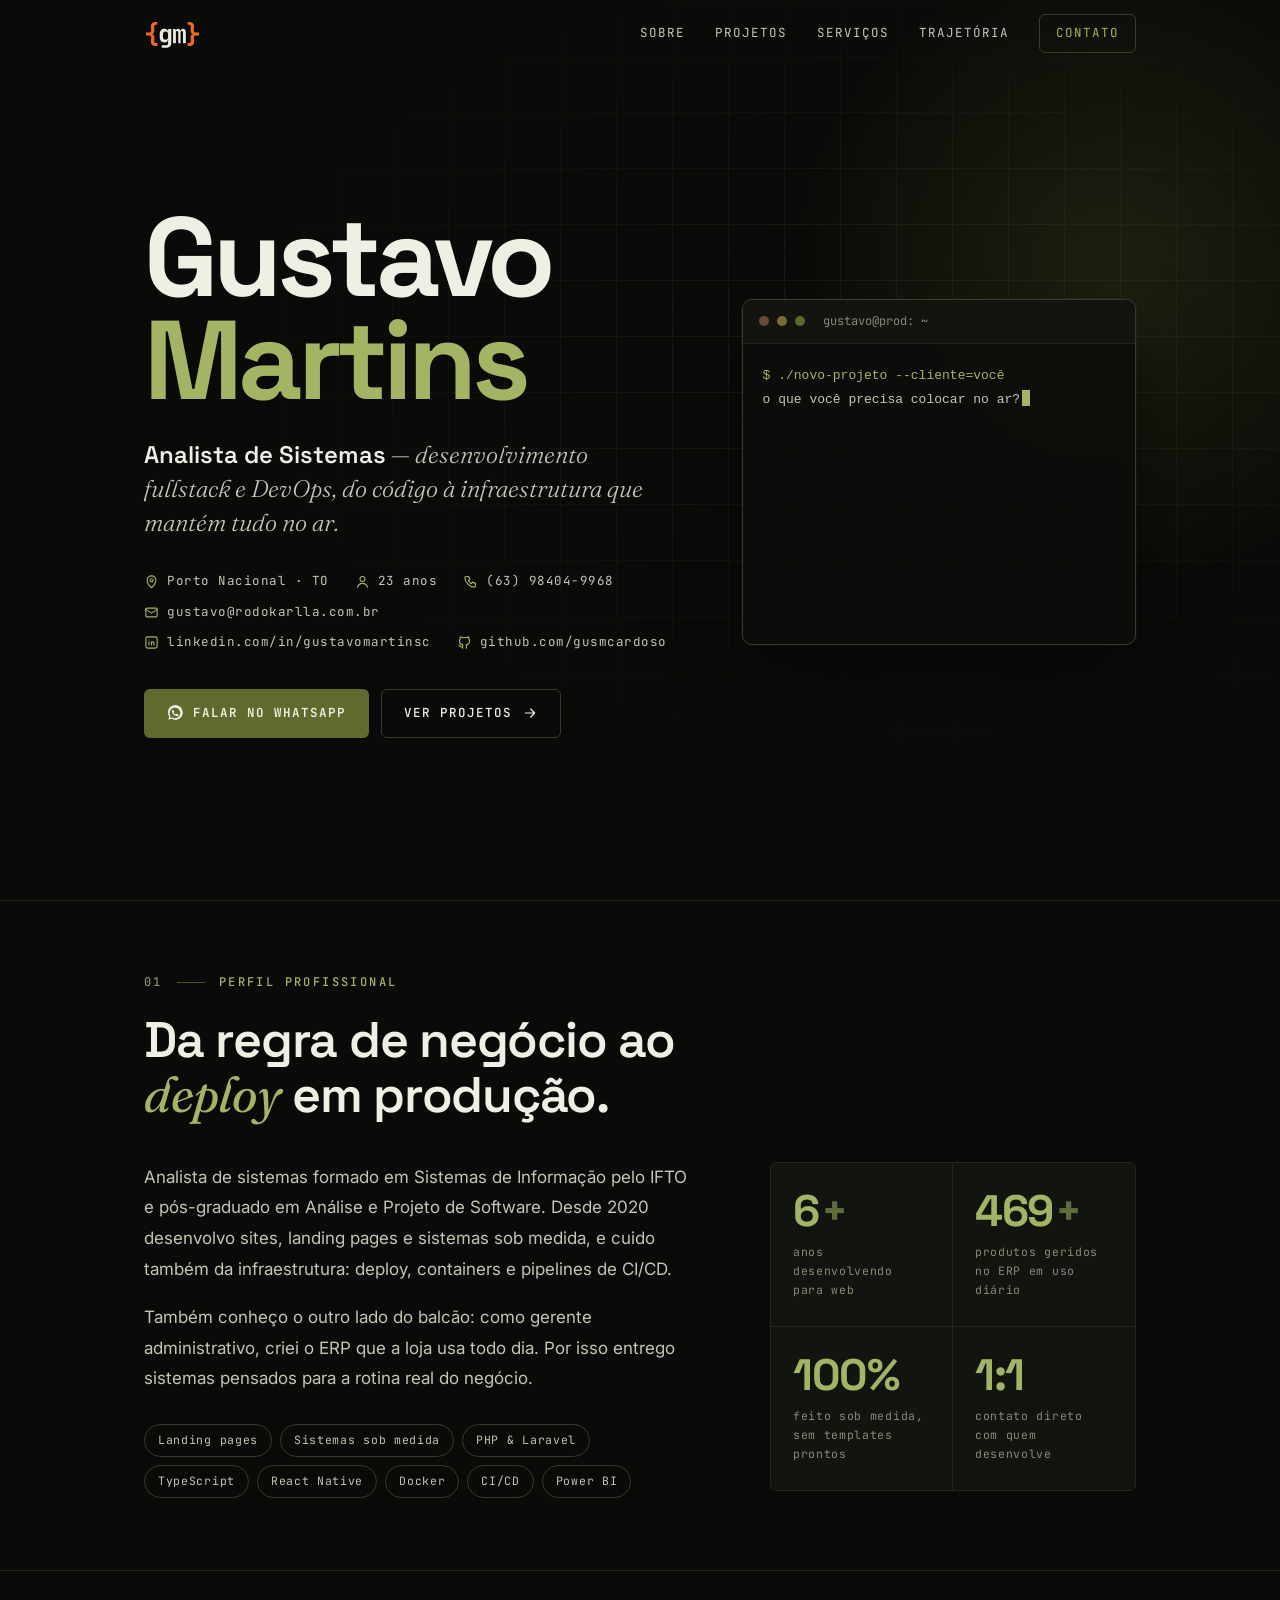
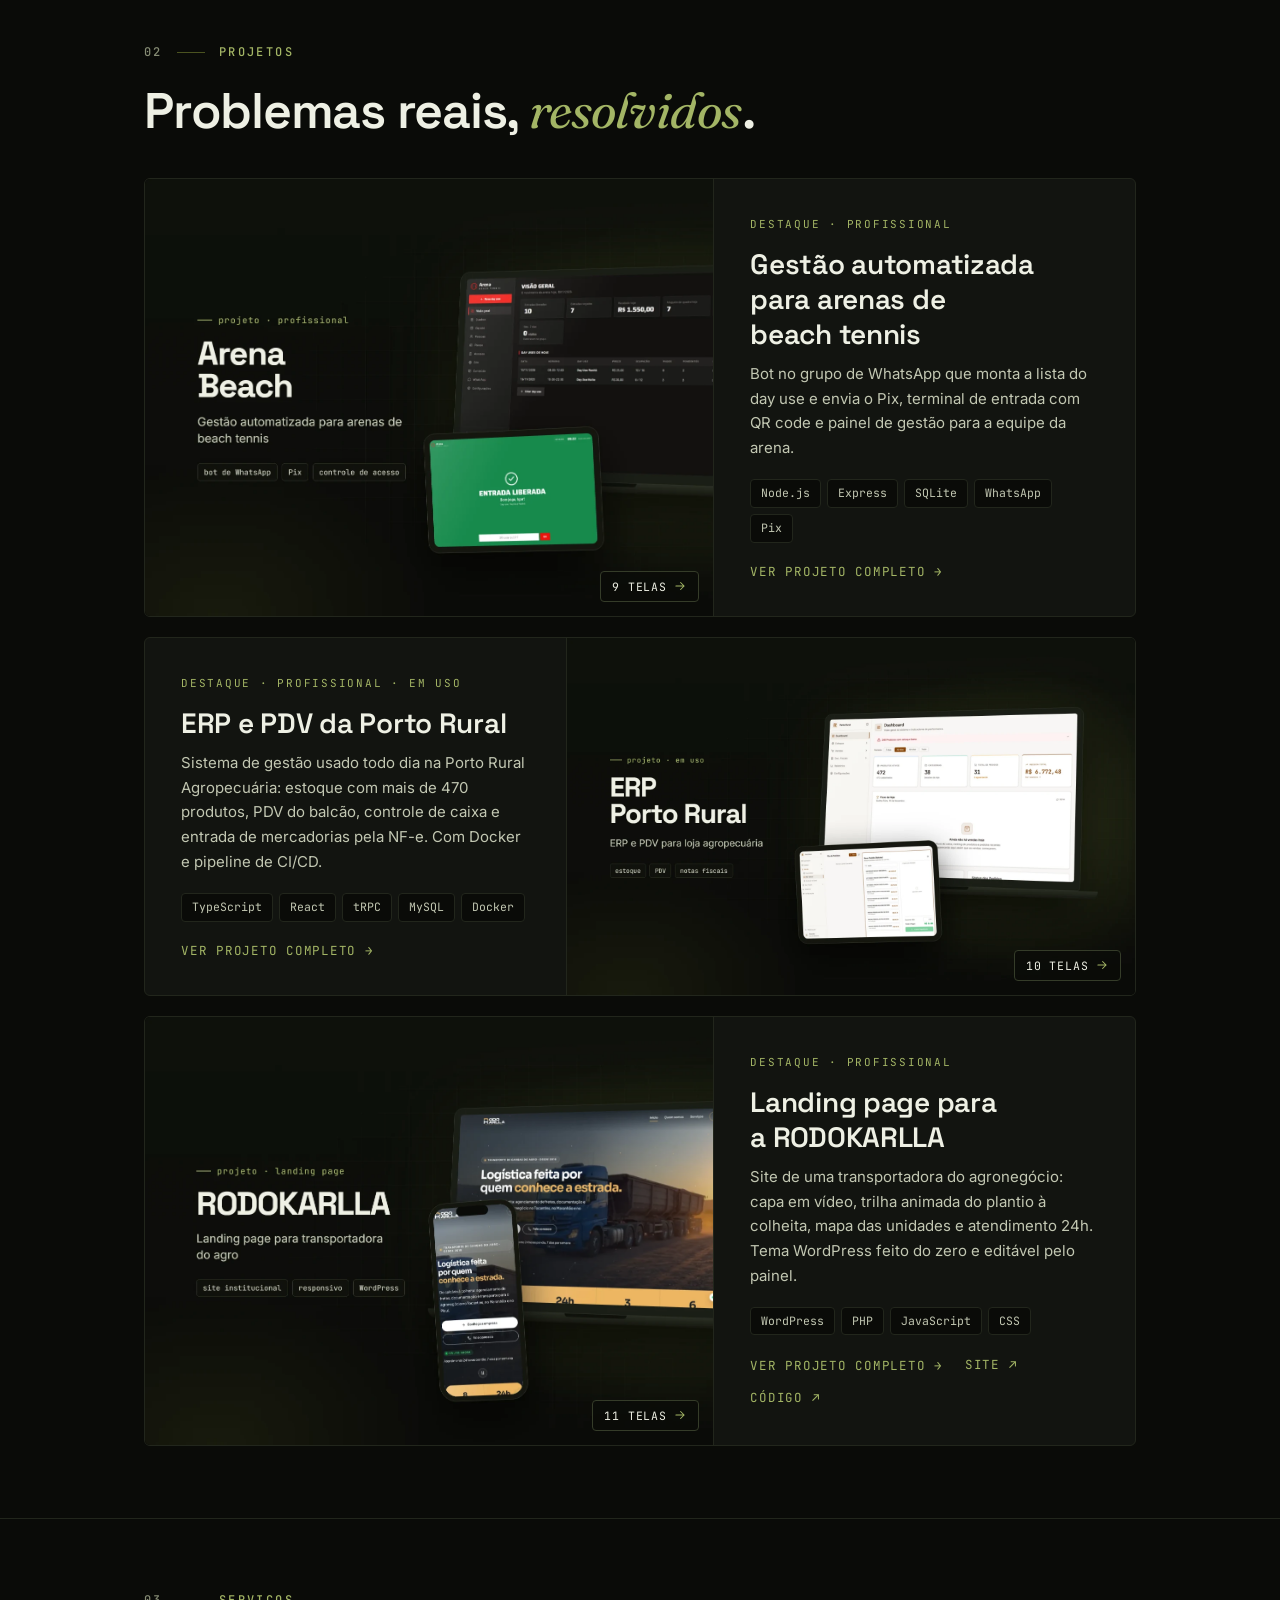
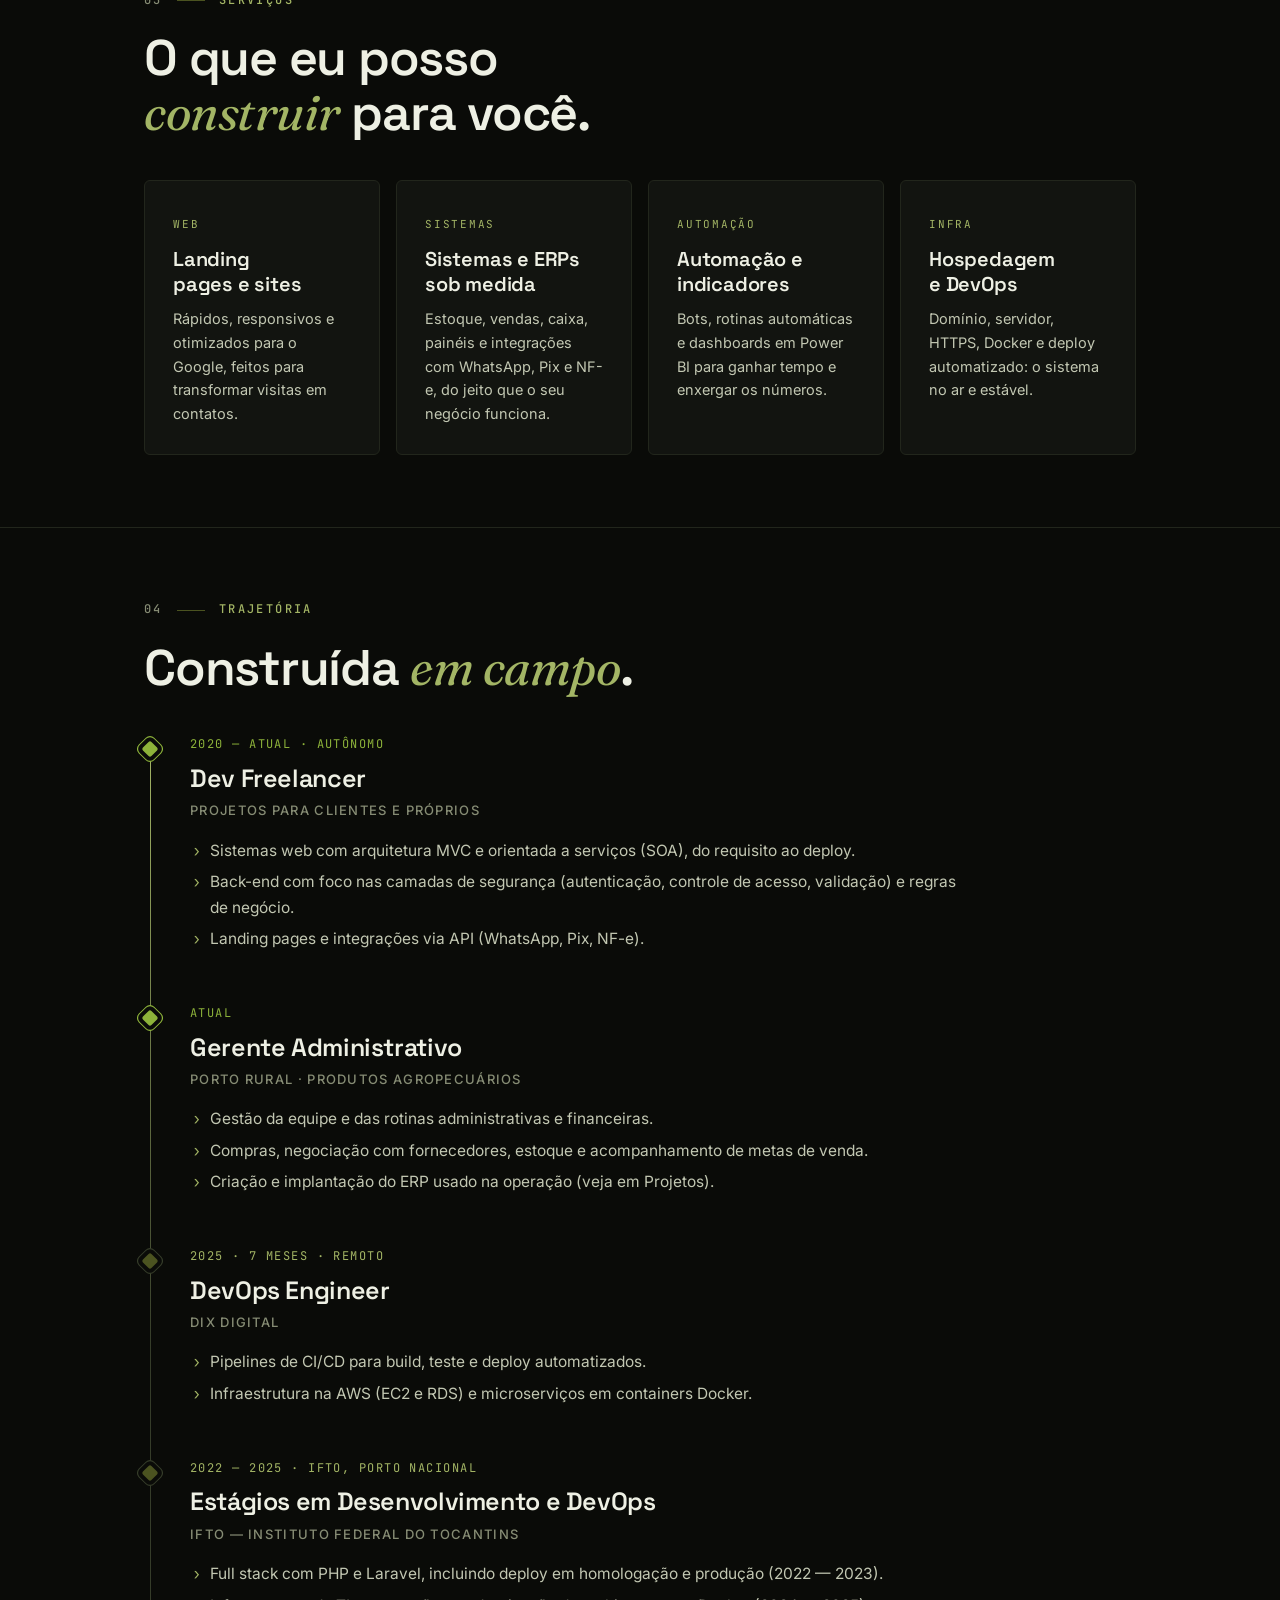
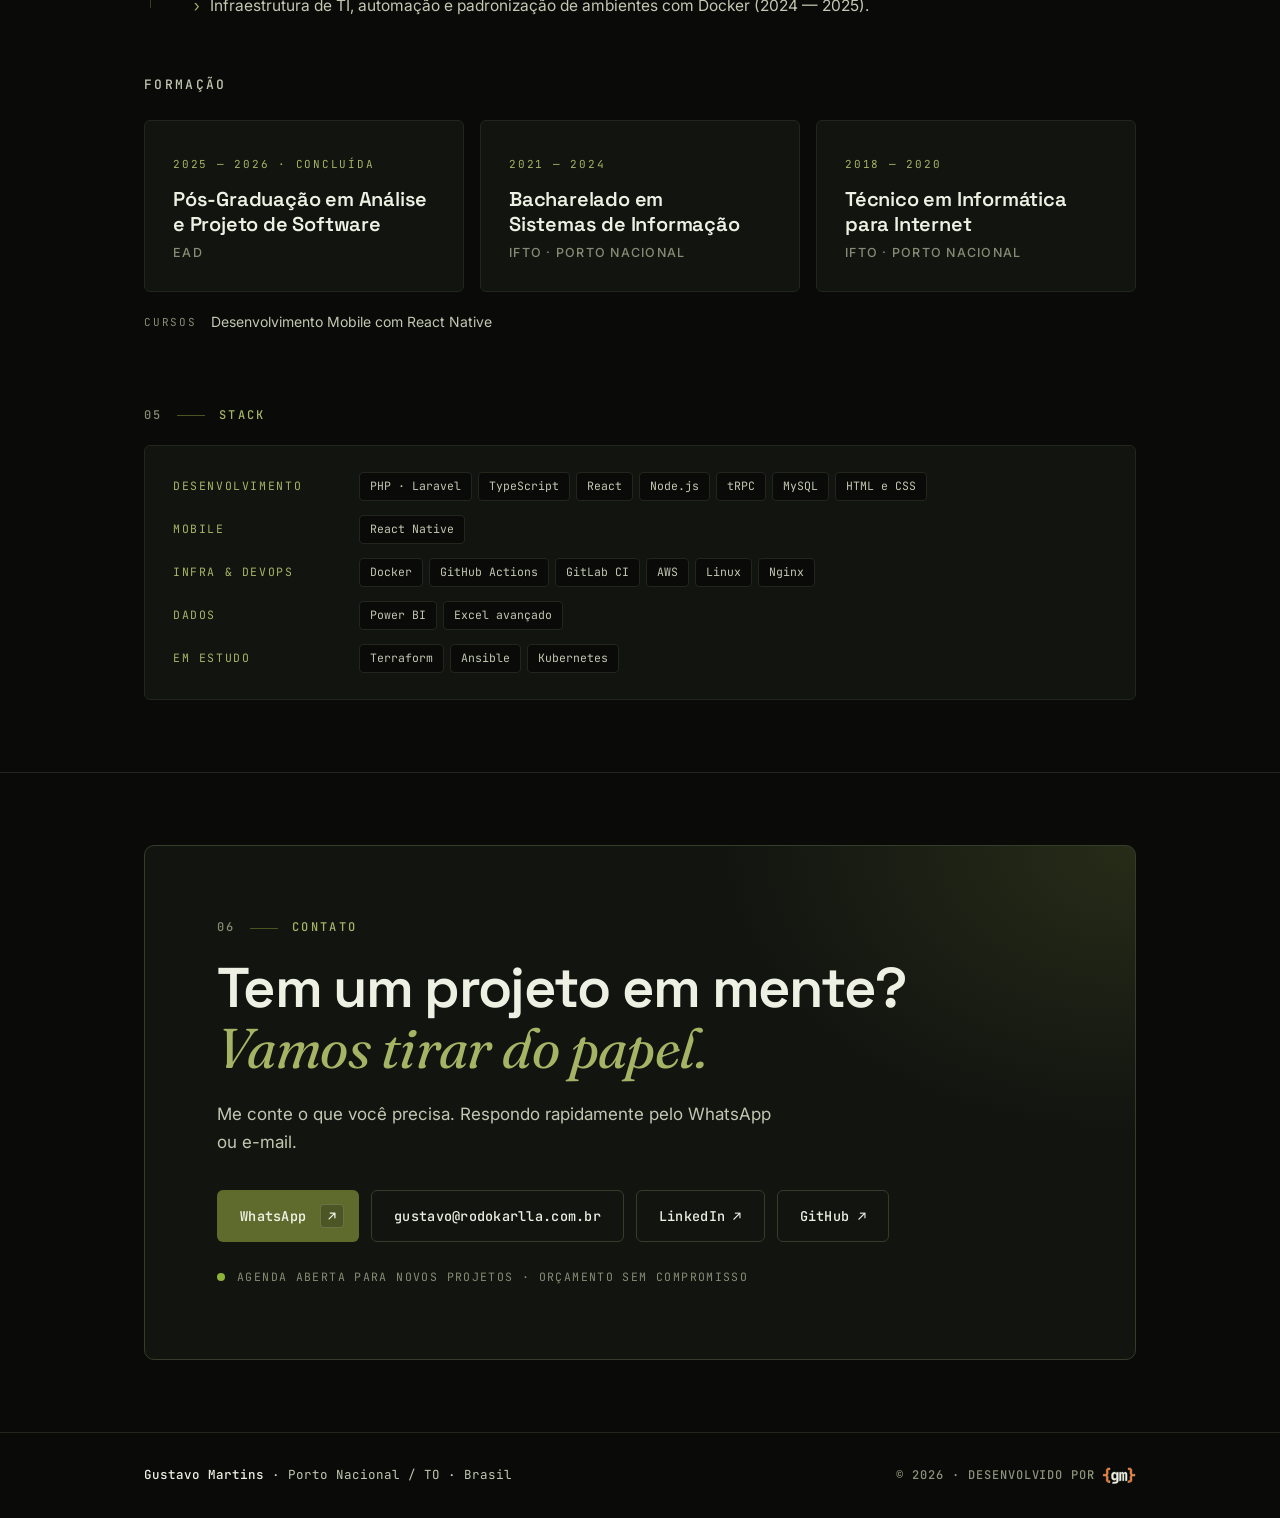
==== commit 2d0d0950: "Cache: versiona style.css e main.js para o navegador não misturar arquivos de deploys diferentes Co-" ====
--- a/index.html
+++ b/index.html
@@ -29,7 +29,7 @@
   <link rel="preconnect" href="https://fonts.gstatic.com" crossorigin>
   <link rel="stylesheet"
     href="https://fonts.googleapis.com/css2?family=Space+Grotesk:wght@400;500;600;700&family=Inter:wght@400;500;600;700&family=JetBrains+Mono:wght@400;500;600&family=Fraunces:ital,opsz,wght@1,9..144,300;1,9..144,400&display=swap">
-  <link rel="stylesheet" href="assets/css/style.css">
+  <link rel="stylesheet" href="assets/css/style.css?v=20261123">
 </head>
 
 <body>
@@ -812,7 +812,7 @@
     </div>
   </footer>
 
-  <script src="assets/js/main.js" defer></script>
+  <script src="assets/js/main.js?v=20261123" defer></script>
   <!-- Vercel Web Analytics (sem cookies). Só existe no deploy da Vercel; no XAMPP/Docker dá 404, sem efeito na página. -->
   <script defer src="/_vercel/insights/script.js"></script>
 </body>
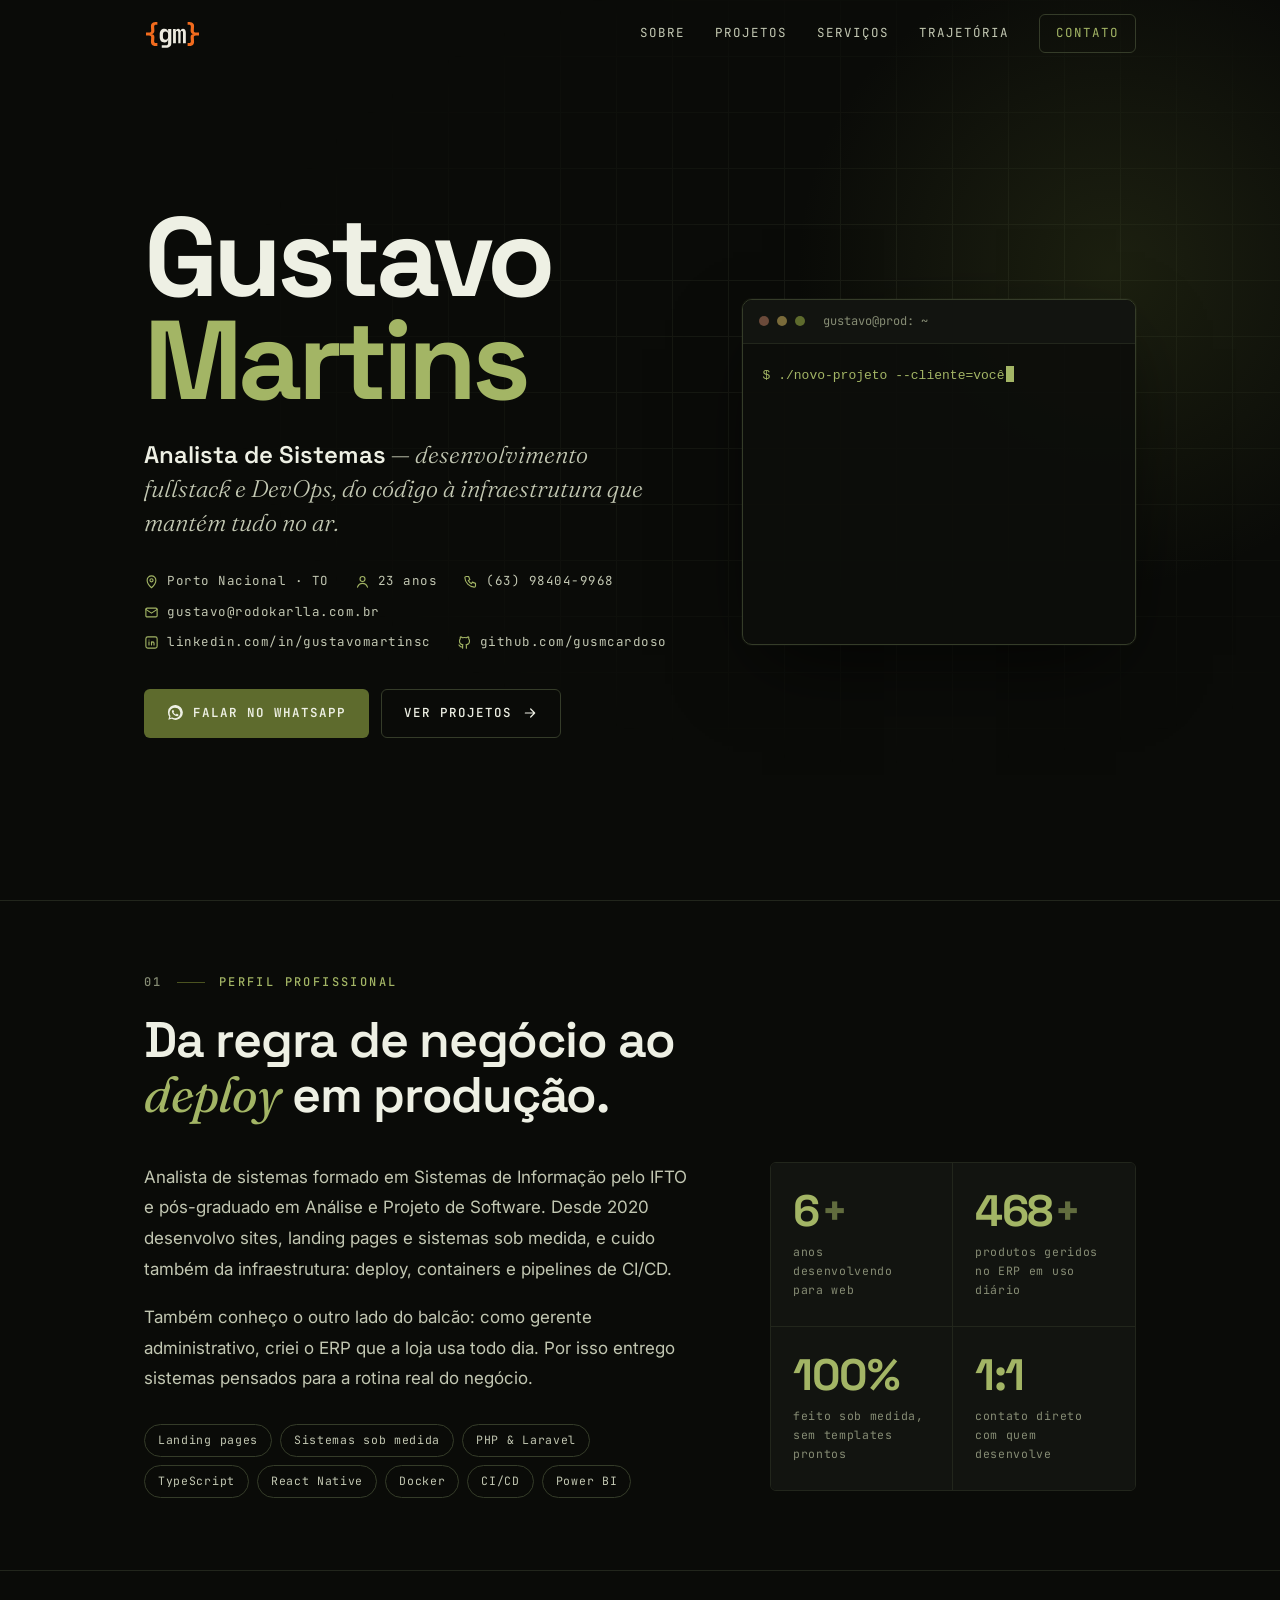
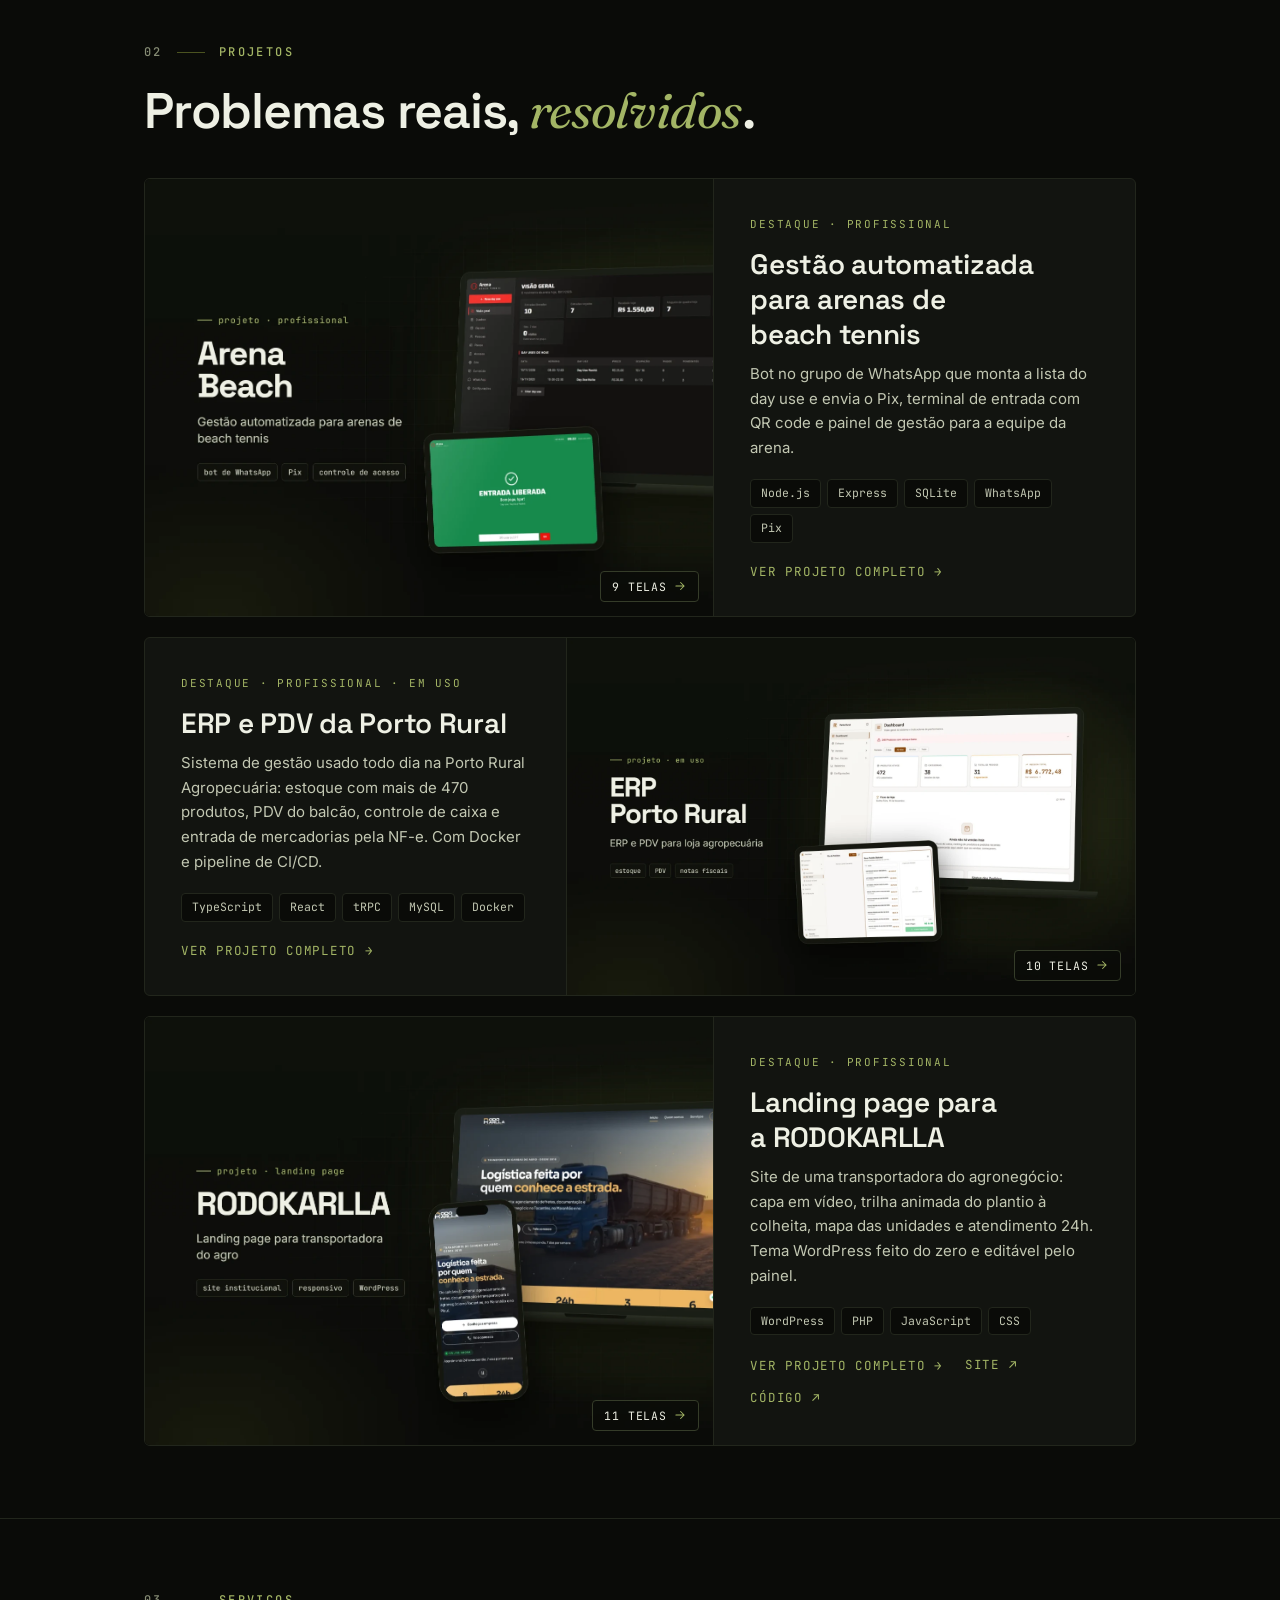
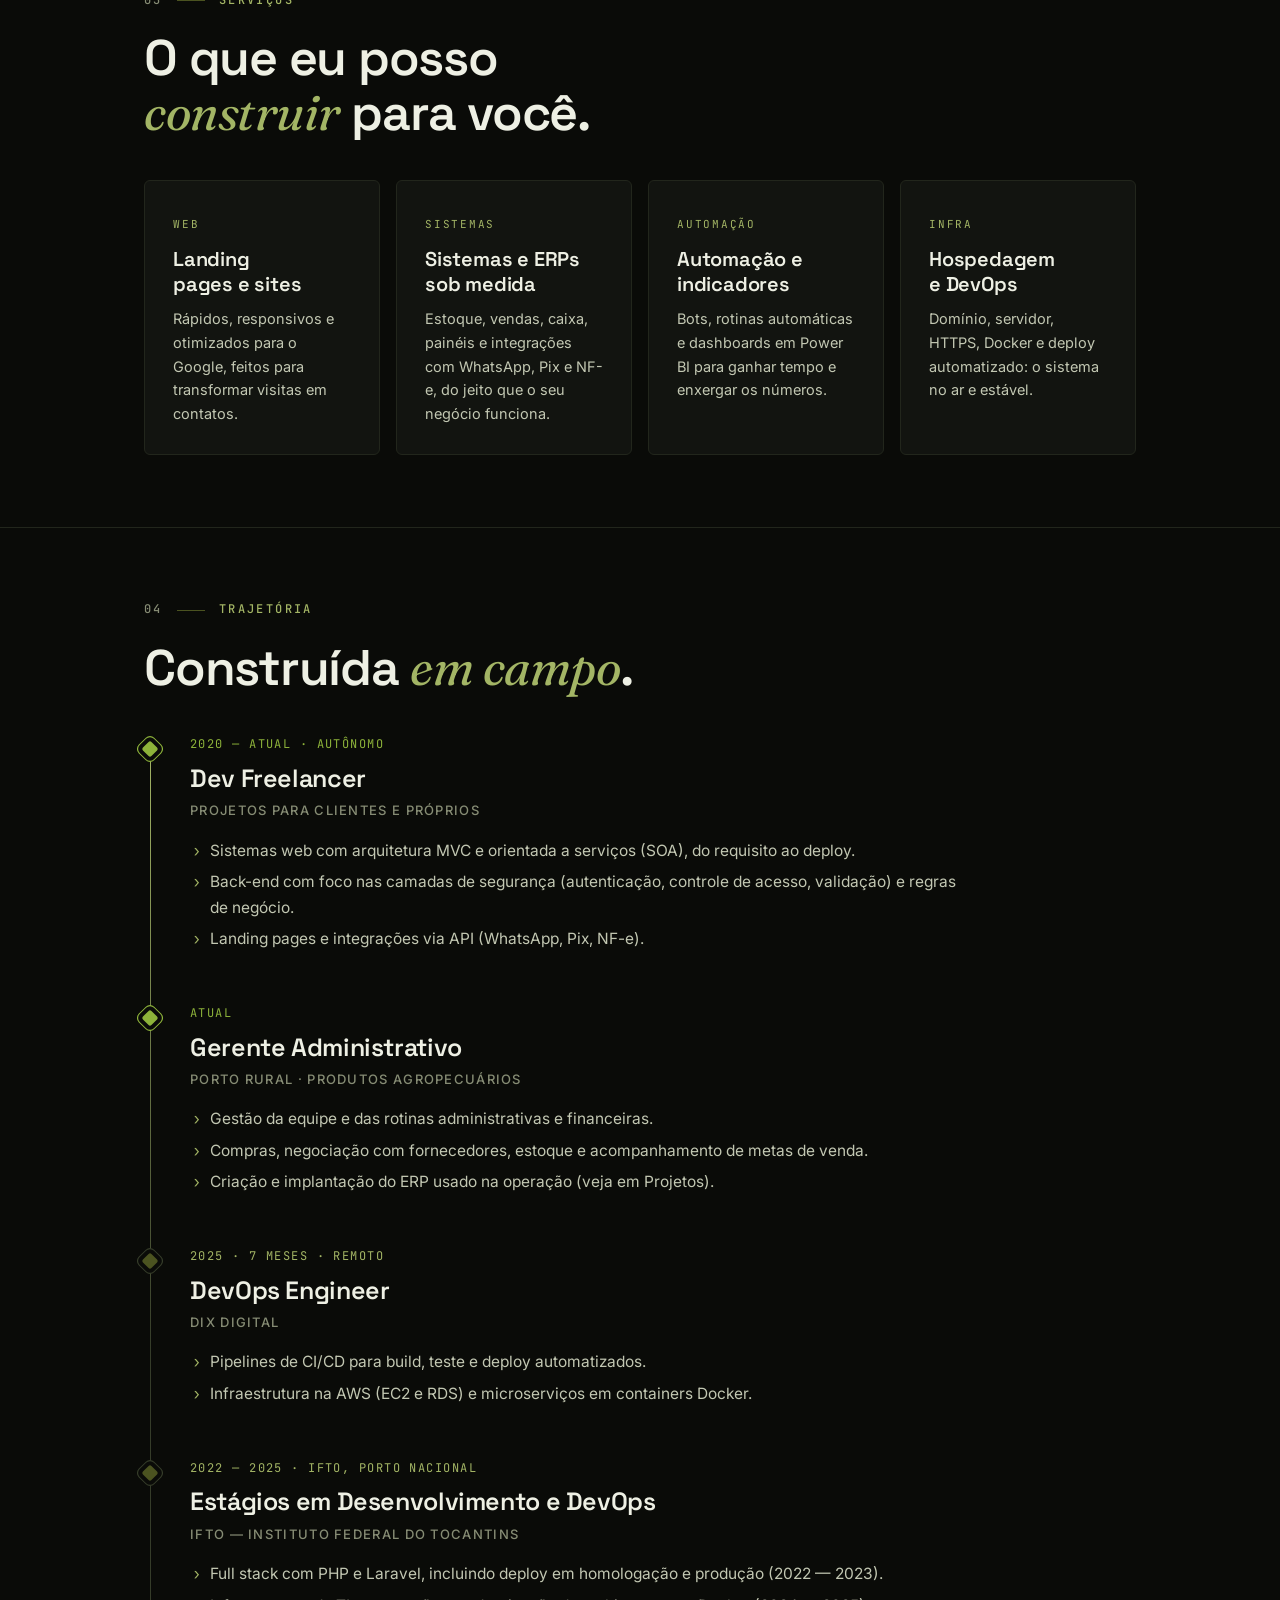
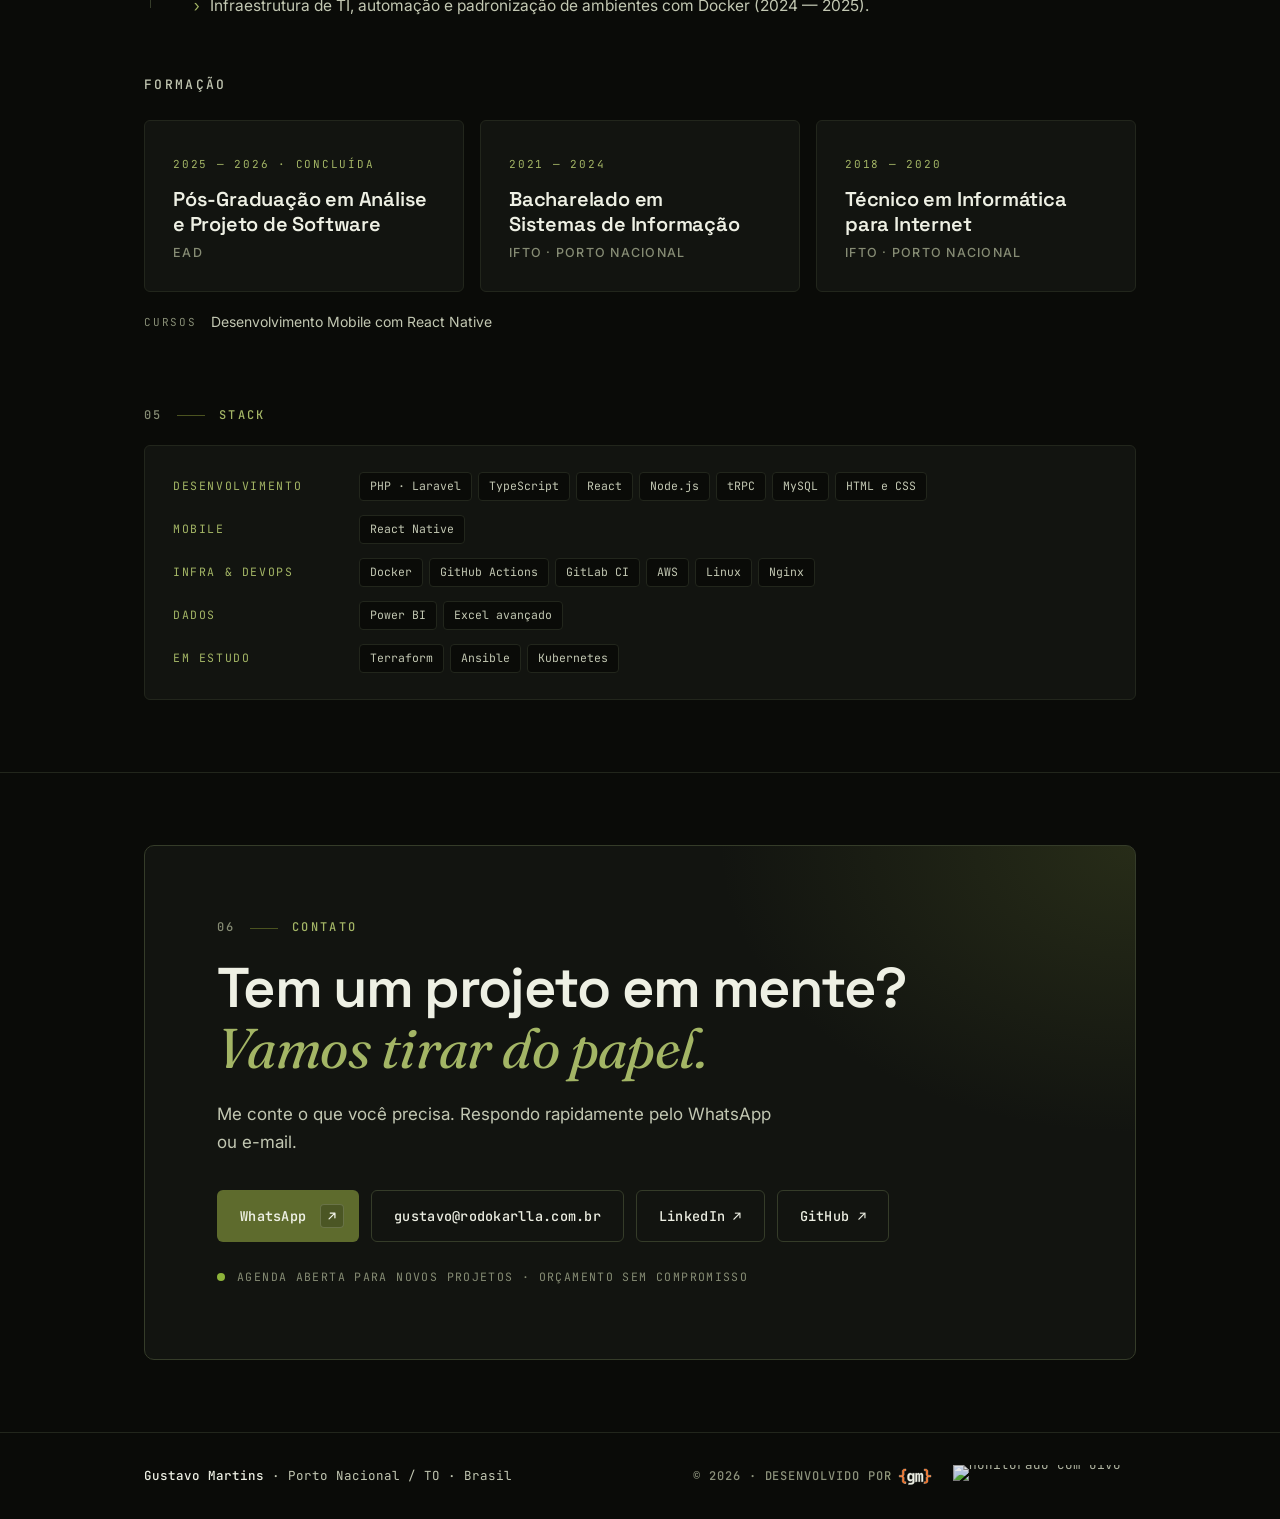
==== commit ec83e04b: "feat: selo "monitorado com uivo" no rodapé, ao lado do crédito {gm} Selo ao vivo do Uivo (status e u" ====
--- a/index.html
+++ b/index.html
@@ -29,7 +29,7 @@
   <link rel="preconnect" href="https://fonts.gstatic.com" crossorigin>
   <link rel="stylesheet"
     href="https://fonts.googleapis.com/css2?family=Space+Grotesk:wght@400;500;600;700&family=Inter:wght@400;500;600;700&family=JetBrains+Mono:wght@400;500;600&family=Fraunces:ital,opsz,wght@1,9..144,300;1,9..144,400&display=swap">
-  <link rel="stylesheet" href="assets/css/style.css?v=20261123">
+  <link rel="stylesheet" href="assets/css/style.css?v=20261124">
 </head>
 
 <body>
@@ -808,7 +808,10 @@
   <footer class="footer">
     <div class="container footer-inner">
       <p><strong>Gustavo Martins</strong> · Porto Nacional / TO · Brasil</p>
-      <a class="gm-credito" href="#topo" title="Gustavo Martins — Desenvolvimento web"><span class="gm-credito__texto">© 2026 · Desenvolvido por</span><svg class="gm-credito__logo" viewBox="0 0 213 127" role="img" aria-label="gm"><defs><filter id="gm-credito-glow" x="-30%" y="-30%" width="160%" height="160%"><feGaussianBlur stdDeviation="5"/></filter></defs><g class="gm-credito__brilho" filter="url(#gm-credito-glow)"><use href="#gm-credito-chaves"/><use href="#gm-credito-letras"/></g><path id="gm-credito-chaves" d="M43.392 108.656C39.808 108.656 36.64 107.952 33.888 106.544C31.2 105.136 29.152 103.152 27.744 100.592C26.336 98.096 25.728 95.088 25.92 91.568L26.88 76.976C27.072 74.352 26.528 72.368 25.248 71.024C24.032 69.68 21.952 69.008 19.008 69.008H7.584V57.968H19.008C21.952 57.968 24.032 57.296 25.248 55.952C26.528 54.608 27.072 52.656 26.88 50.096L25.92 35.024C25.728 31.568 26.336 28.592 27.744 26.096C29.152 23.6 31.2 21.68 33.888 20.336C36.64 18.992 39.808 18.32 43.392 18.32H50.016V29.36H45.12C42.816 29.36 40.992 29.904 39.648 30.992C38.368 32.08 37.792 33.808 37.92 36.176L38.88 51.152C39.136 54.928 38.016 57.968 35.52 60.272C33.024 62.576 29.536 63.728 25.056 63.728V63.056C29.472 63.056 32.928 64.24 35.424 66.608C37.984 68.912 39.136 71.984 38.88 75.824L37.92 90.8C37.856 92.912 38.464 94.576 39.744 95.792C41.088 96.944 42.88 97.52 45.12 97.52H50.016V108.656H43.392ZM162.992 108.656V97.52H167.888C170.128 97.52 171.92 96.944 173.264 95.792C174.608 94.576 175.216 92.912 175.088 90.8L174.128 75.824C173.872 71.984 174.992 68.912 177.488 66.608C180.048 64.24 183.536 63.056 187.952 63.056V63.728C183.536 63.728 180.048 62.576 177.488 60.272C174.992 57.968 173.872 54.928 174.128 51.152L175.088 36.176C175.216 33.808 174.608 32.08 173.264 30.992C171.984 29.904 170.192 29.36 167.888 29.36H162.992V18.32H169.616C173.2 18.32 176.336 18.992 179.024 20.336C181.776 21.68 183.856 23.6 185.264 26.096C186.672 28.592 187.28 31.568 187.088 35.024L186.128 50.096C185.936 52.656 186.48 54.608 187.76 55.952C189.04 57.296 191.12 57.968 194 57.968H205.424V69.008H194C191.12 69.008 189.04 69.68 187.76 71.024C186.48 72.368 185.936 74.352 186.128 76.976L187.088 91.568C187.28 95.088 186.672 98.096 185.264 100.592C183.856 103.152 181.776 105.136 179.024 106.544C176.336 107.952 173.2 108.656 169.616 108.656H162.992Z" fill="#F26B1D"/><path id="gm-credito-letras" d="M66.3945 115.28V105.296H82.0425C84.7305 105.296 86.7465 104.624 88.0905 103.28C89.4345 102 90.1065 100.144 90.1065 97.712V93.776L90.2985 83.888H87.7065L90.2985 81.296C90.2985 85.584 89.0185 88.944 86.4585 91.376C83.9625 93.744 80.5705 94.928 76.2825 94.928C70.9065 94.928 66.6185 93.104 63.4185 89.456C60.2825 85.808 58.7145 80.88 58.7145 74.672V64.4C58.7145 58.256 60.2825 53.36 63.4185 49.712C66.6185 46.064 70.9065 44.24 76.2825 44.24C80.5705 44.24 83.9625 45.456 86.4585 47.888C89.0185 50.256 90.2985 53.584 90.2985 57.872L87.7065 55.28H90.2985L90.0105 45.2H102.01V98C102.01 103.312 100.25 107.504 96.7305 110.576C93.2105 113.712 88.3785 115.28 82.2345 115.28H66.3945ZM80.3145 84.56C83.3865 84.56 85.7545 83.664 87.4185 81.872C89.1465 80.016 90.0105 77.456 90.0105 74.192V64.976C90.0105 61.712 89.1465 59.184 87.4185 57.392C85.7545 55.536 83.3865 54.608 80.3145 54.608C77.2425 54.608 74.8745 55.504 73.2105 57.296C71.5465 59.088 70.7145 61.648 70.7145 64.976V74.192C70.7145 77.52 71.5465 80.08 73.2105 81.872C74.8745 83.664 77.2425 84.56 80.3145 84.56ZM108.597 98V45.2H118.389V52.304H120.405L118.773 54.032C118.773 51.088 119.605 48.72 121.269 46.928C122.933 45.136 125.077 44.24 127.701 44.24C130.517 44.24 132.693 45.392 134.229 47.696C135.829 50 136.629 53.104 136.629 57.008L134.517 52.304H137.781L136.533 54.032C136.533 51.088 137.365 48.72 139.029 46.928C140.693 45.136 142.901 44.24 145.653 44.24C148.917 44.24 151.509 45.456 153.429 47.888C155.349 50.32 156.309 53.616 156.309 57.776V98H145.749V58.256C145.749 56.528 145.365 55.184 144.597 54.224C143.829 53.2 142.709 52.688 141.237 52.688C139.829 52.688 138.709 53.168 137.877 54.128C137.109 55.088 136.725 56.464 136.725 58.256V98H128.085V58.256C128.085 56.464 127.701 55.088 126.933 54.128C126.165 53.168 125.045 52.688 123.573 52.688C122.101 52.688 120.981 53.168 120.213 54.128C119.509 55.088 119.157 56.464 119.157 58.256V98H108.597Z" fill="currentColor"/></svg></a>
+      <div class="footer-creditos">
+  <a class="gm-credito" href="#topo" title="Gustavo Martins — Desenvolvimento web"><span class="gm-credito__texto">© 2026 · Desenvolvido por</span><svg class="gm-credito__logo" viewBox="0 0 213 127" role="img" aria-label="gm"><defs><filter id="gm-credito-glow" x="-30%" y="-30%" width="160%" height="160%"><feGaussianBlur stdDeviation="5"/></filter></defs><g class="gm-credito__brilho" filter="url(#gm-credito-glow)"><use href="#gm-credito-chaves"/><use href="#gm-credito-letras"/></g><path id="gm-credito-chaves" d="M43.392 108.656C39.808 108.656 36.64 107.952 33.888 106.544C31.2 105.136 29.152 103.152 27.744 100.592C26.336 98.096 25.728 95.088 25.92 91.568L26.88 76.976C27.072 74.352 26.528 72.368 25.248 71.024C24.032 69.68 21.952 69.008 19.008 69.008H7.584V57.968H19.008C21.952 57.968 24.032 57.296 25.248 55.952C26.528 54.608 27.072 52.656 26.88 50.096L25.92 35.024C25.728 31.568 26.336 28.592 27.744 26.096C29.152 23.6 31.2 21.68 33.888 20.336C36.64 18.992 39.808 18.32 43.392 18.32H50.016V29.36H45.12C42.816 29.36 40.992 29.904 39.648 30.992C38.368 32.08 37.792 33.808 37.92 36.176L38.88 51.152C39.136 54.928 38.016 57.968 35.52 60.272C33.024 62.576 29.536 63.728 25.056 63.728V63.056C29.472 63.056 32.928 64.24 35.424 66.608C37.984 68.912 39.136 71.984 38.88 75.824L37.92 90.8C37.856 92.912 38.464 94.576 39.744 95.792C41.088 96.944 42.88 97.52 45.12 97.52H50.016V108.656H43.392ZM162.992 108.656V97.52H167.888C170.128 97.52 171.92 96.944 173.264 95.792C174.608 94.576 175.216 92.912 175.088 90.8L174.128 75.824C173.872 71.984 174.992 68.912 177.488 66.608C180.048 64.24 183.536 63.056 187.952 63.056V63.728C183.536 63.728 180.048 62.576 177.488 60.272C174.992 57.968 173.872 54.928 174.128 51.152L175.088 36.176C175.216 33.808 174.608 32.08 173.264 30.992C171.984 29.904 170.192 29.36 167.888 29.36H162.992V18.32H169.616C173.2 18.32 176.336 18.992 179.024 20.336C181.776 21.68 183.856 23.6 185.264 26.096C186.672 28.592 187.28 31.568 187.088 35.024L186.128 50.096C185.936 52.656 186.48 54.608 187.76 55.952C189.04 57.296 191.12 57.968 194 57.968H205.424V69.008H194C191.12 69.008 189.04 69.68 187.76 71.024C186.48 72.368 185.936 74.352 186.128 76.976L187.088 91.568C187.28 95.088 186.672 98.096 185.264 100.592C183.856 103.152 181.776 105.136 179.024 106.544C176.336 107.952 173.2 108.656 169.616 108.656H162.992Z" fill="#F26B1D"/><path id="gm-credito-letras" d="M66.3945 115.28V105.296H82.0425C84.7305 105.296 86.7465 104.624 88.0905 103.28C89.4345 102 90.1065 100.144 90.1065 97.712V93.776L90.2985 83.888H87.7065L90.2985 81.296C90.2985 85.584 89.0185 88.944 86.4585 91.376C83.9625 93.744 80.5705 94.928 76.2825 94.928C70.9065 94.928 66.6185 93.104 63.4185 89.456C60.2825 85.808 58.7145 80.88 58.7145 74.672V64.4C58.7145 58.256 60.2825 53.36 63.4185 49.712C66.6185 46.064 70.9065 44.24 76.2825 44.24C80.5705 44.24 83.9625 45.456 86.4585 47.888C89.0185 50.256 90.2985 53.584 90.2985 57.872L87.7065 55.28H90.2985L90.0105 45.2H102.01V98C102.01 103.312 100.25 107.504 96.7305 110.576C93.2105 113.712 88.3785 115.28 82.2345 115.28H66.3945ZM80.3145 84.56C83.3865 84.56 85.7545 83.664 87.4185 81.872C89.1465 80.016 90.0105 77.456 90.0105 74.192V64.976C90.0105 61.712 89.1465 59.184 87.4185 57.392C85.7545 55.536 83.3865 54.608 80.3145 54.608C77.2425 54.608 74.8745 55.504 73.2105 57.296C71.5465 59.088 70.7145 61.648 70.7145 64.976V74.192C70.7145 77.52 71.5465 80.08 73.2105 81.872C74.8745 83.664 77.2425 84.56 80.3145 84.56ZM108.597 98V45.2H118.389V52.304H120.405L118.773 54.032C118.773 51.088 119.605 48.72 121.269 46.928C122.933 45.136 125.077 44.24 127.701 44.24C130.517 44.24 132.693 45.392 134.229 47.696C135.829 50 136.629 53.104 136.629 57.008L134.517 52.304H137.781L136.533 54.032C136.533 51.088 137.365 48.72 139.029 46.928C140.693 45.136 142.901 44.24 145.653 44.24C148.917 44.24 151.509 45.456 153.429 47.888C155.349 50.32 156.309 53.616 156.309 57.776V98H145.749V58.256C145.749 56.528 145.365 55.184 144.597 54.224C143.829 53.2 142.709 52.688 141.237 52.688C139.829 52.688 138.709 53.168 137.877 54.128C137.109 55.088 136.725 56.464 136.725 58.256V98H128.085V58.256C128.085 56.464 127.701 55.088 126.933 54.128C126.165 53.168 125.045 52.688 123.573 52.688C122.101 52.688 120.981 53.168 120.213 54.128C119.509 55.088 119.157 56.464 119.157 58.256V98H108.597Z" fill="currentColor"/></svg></a>
+        <a class="selo-uivo" href="https://140-238-184-58.sslip.io/status" target="_blank" rel="noopener" title="Status do site, monitorado com Uivo"><img src="https://140-238-184-58.sslip.io/badge/2.svg" alt="Monitorado com Uivo" width="200" height="24" loading="lazy"></a>
+      </div>
     </div>
   </footer>
 
--- a/assets/css/style.css
+++ b/assets/css/style.css
@@ -946,6 +946,10 @@
   color: var(--text-dim);
 }
 .footer strong { color: var(--text); font-weight: 500; }
+.footer-creditos { display: flex; align-items: center; gap: 10px 20px; flex-wrap: wrap; }
+.selo-uivo { display: inline-flex; line-height: 0; opacity: .9; transition: opacity .2s; }
+.selo-uivo:hover { opacity: 1; }
+.selo-uivo img { height: 22px; width: auto; }
 .footer-dim { color: var(--muted); }
 
 /* ---------- Animação de entrada ---------- */
